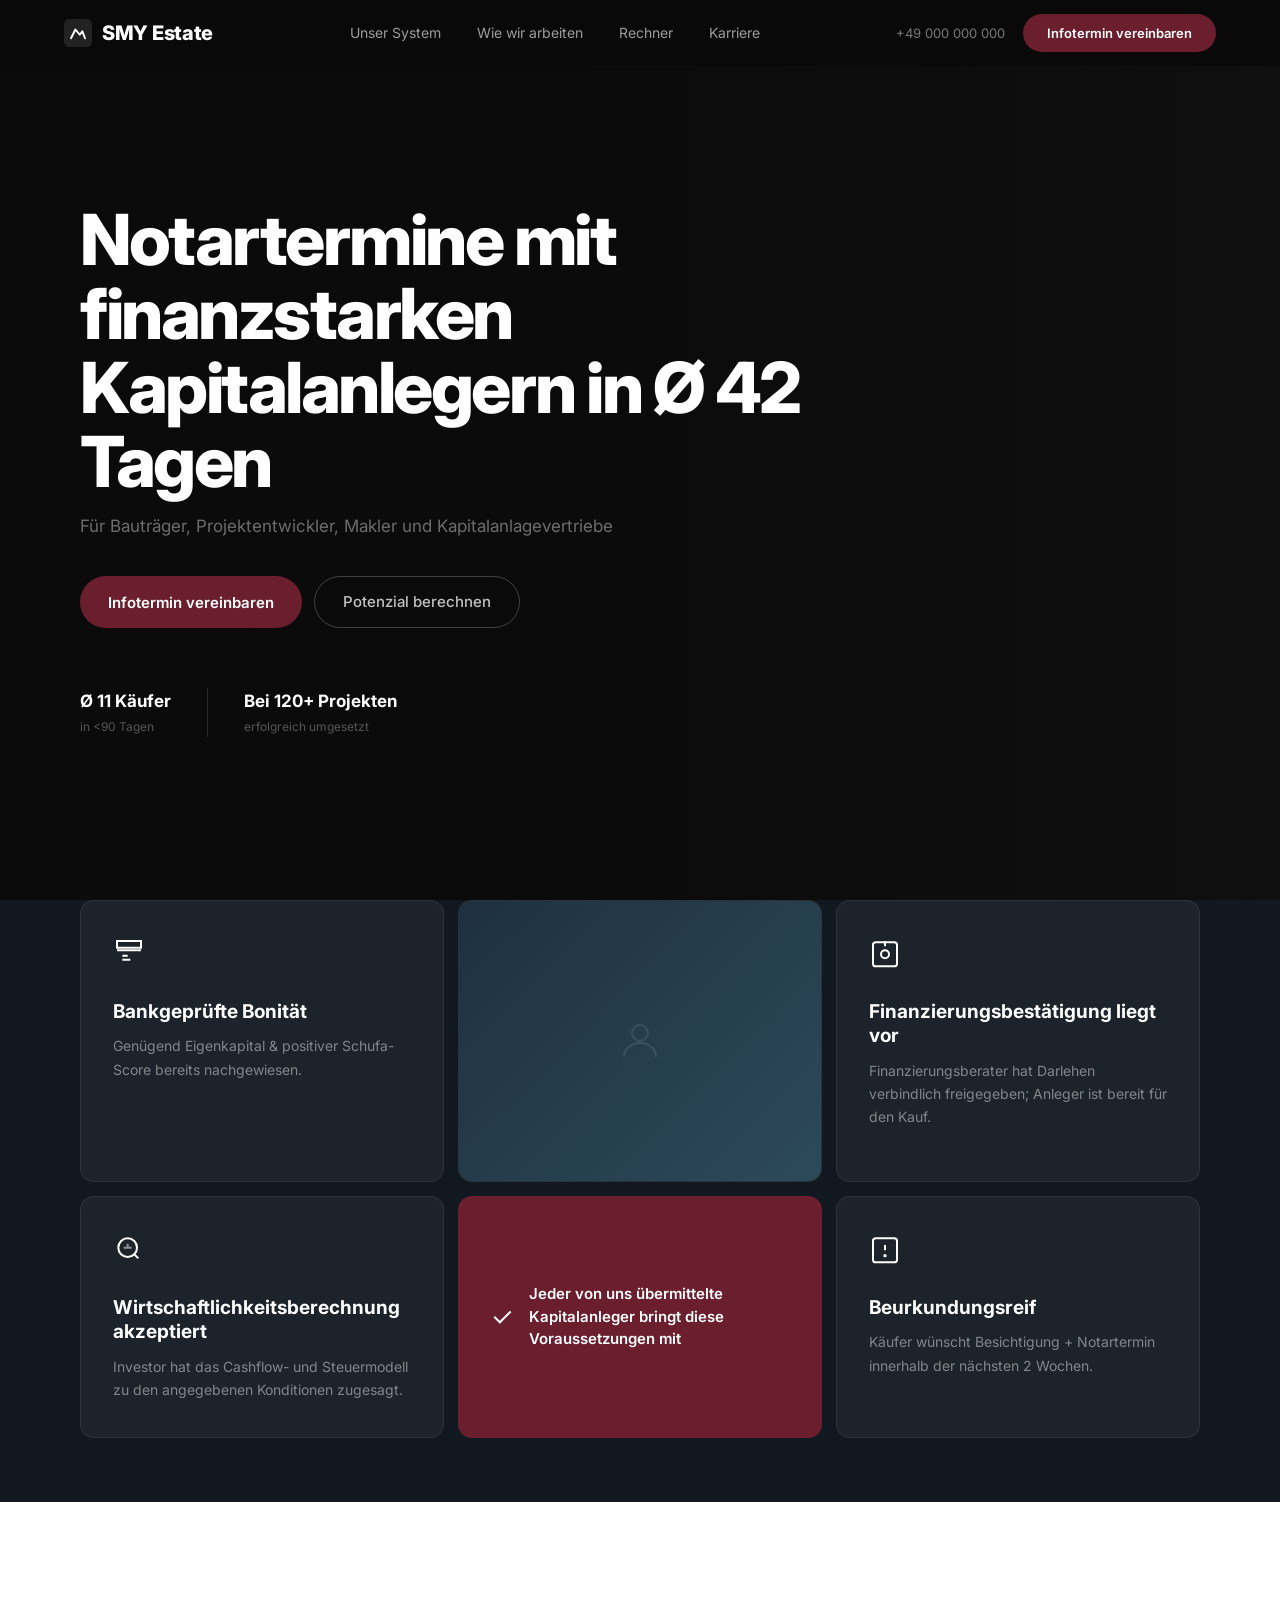
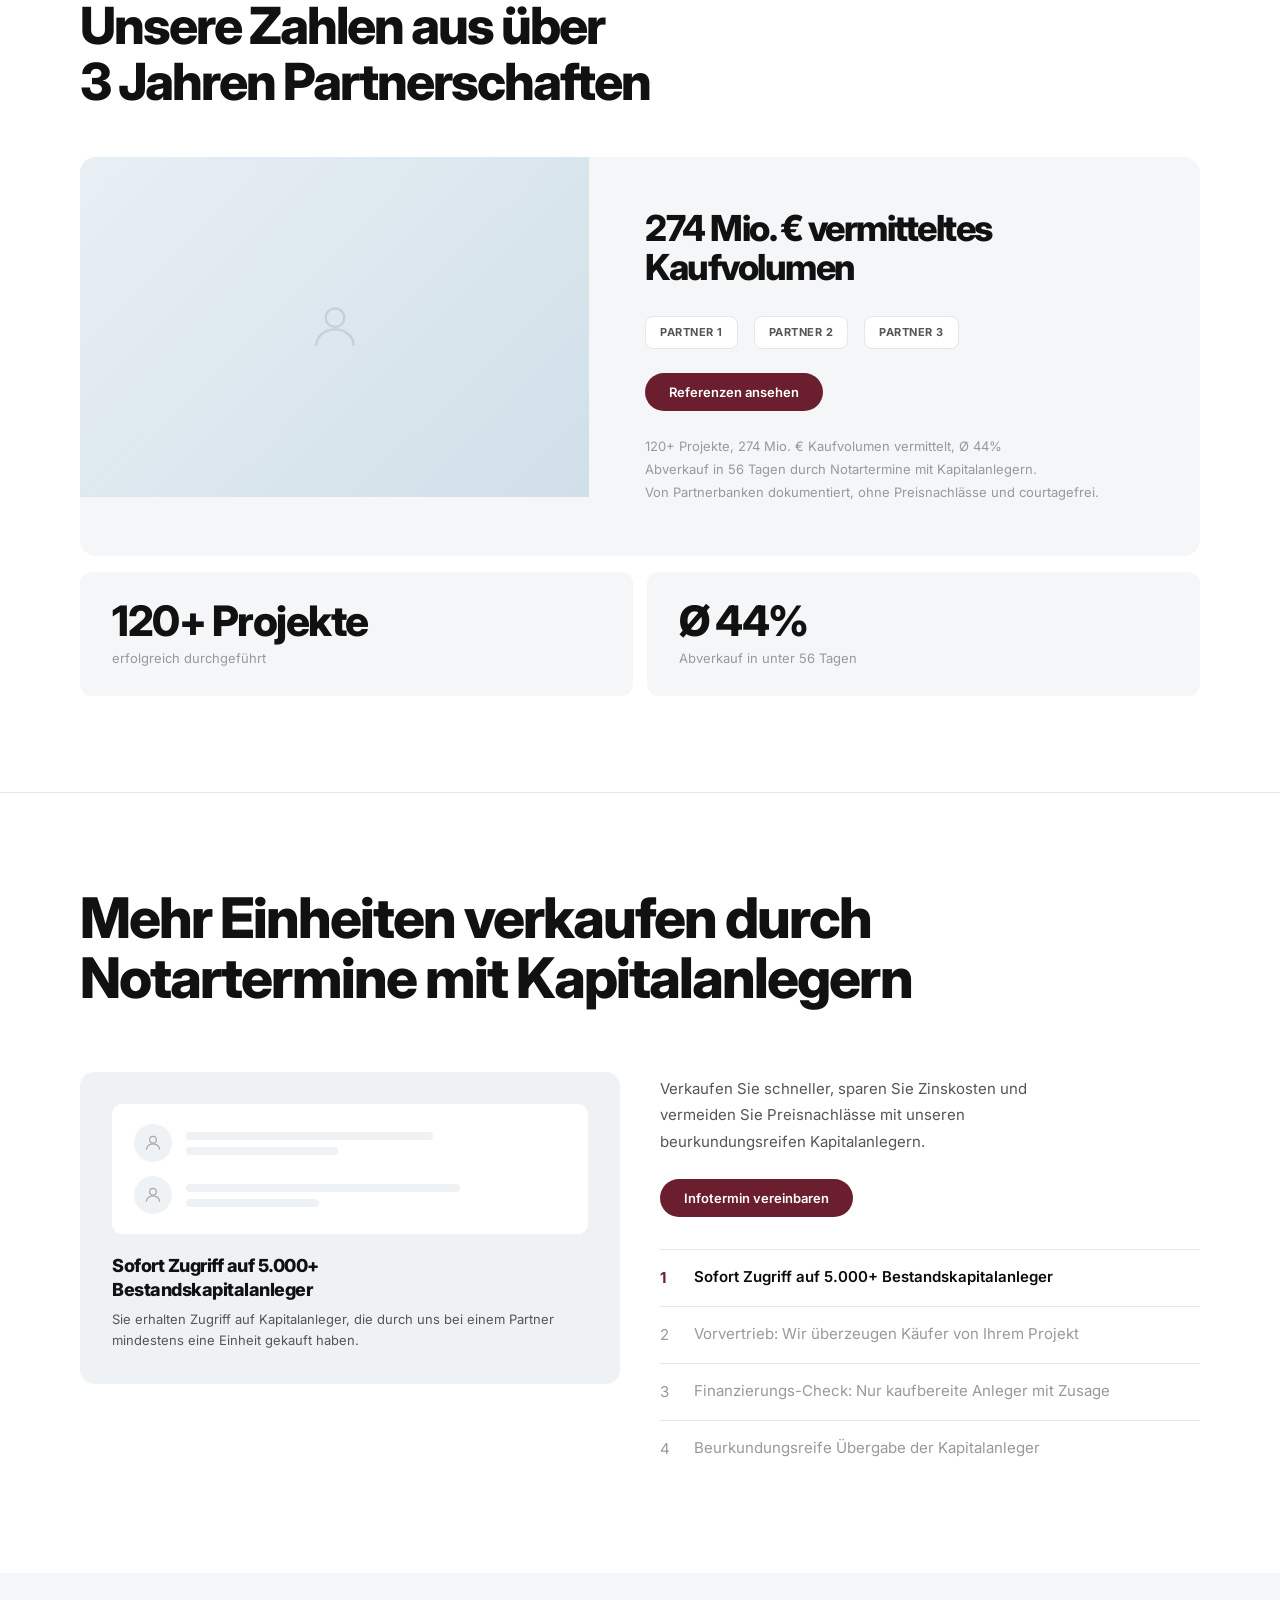
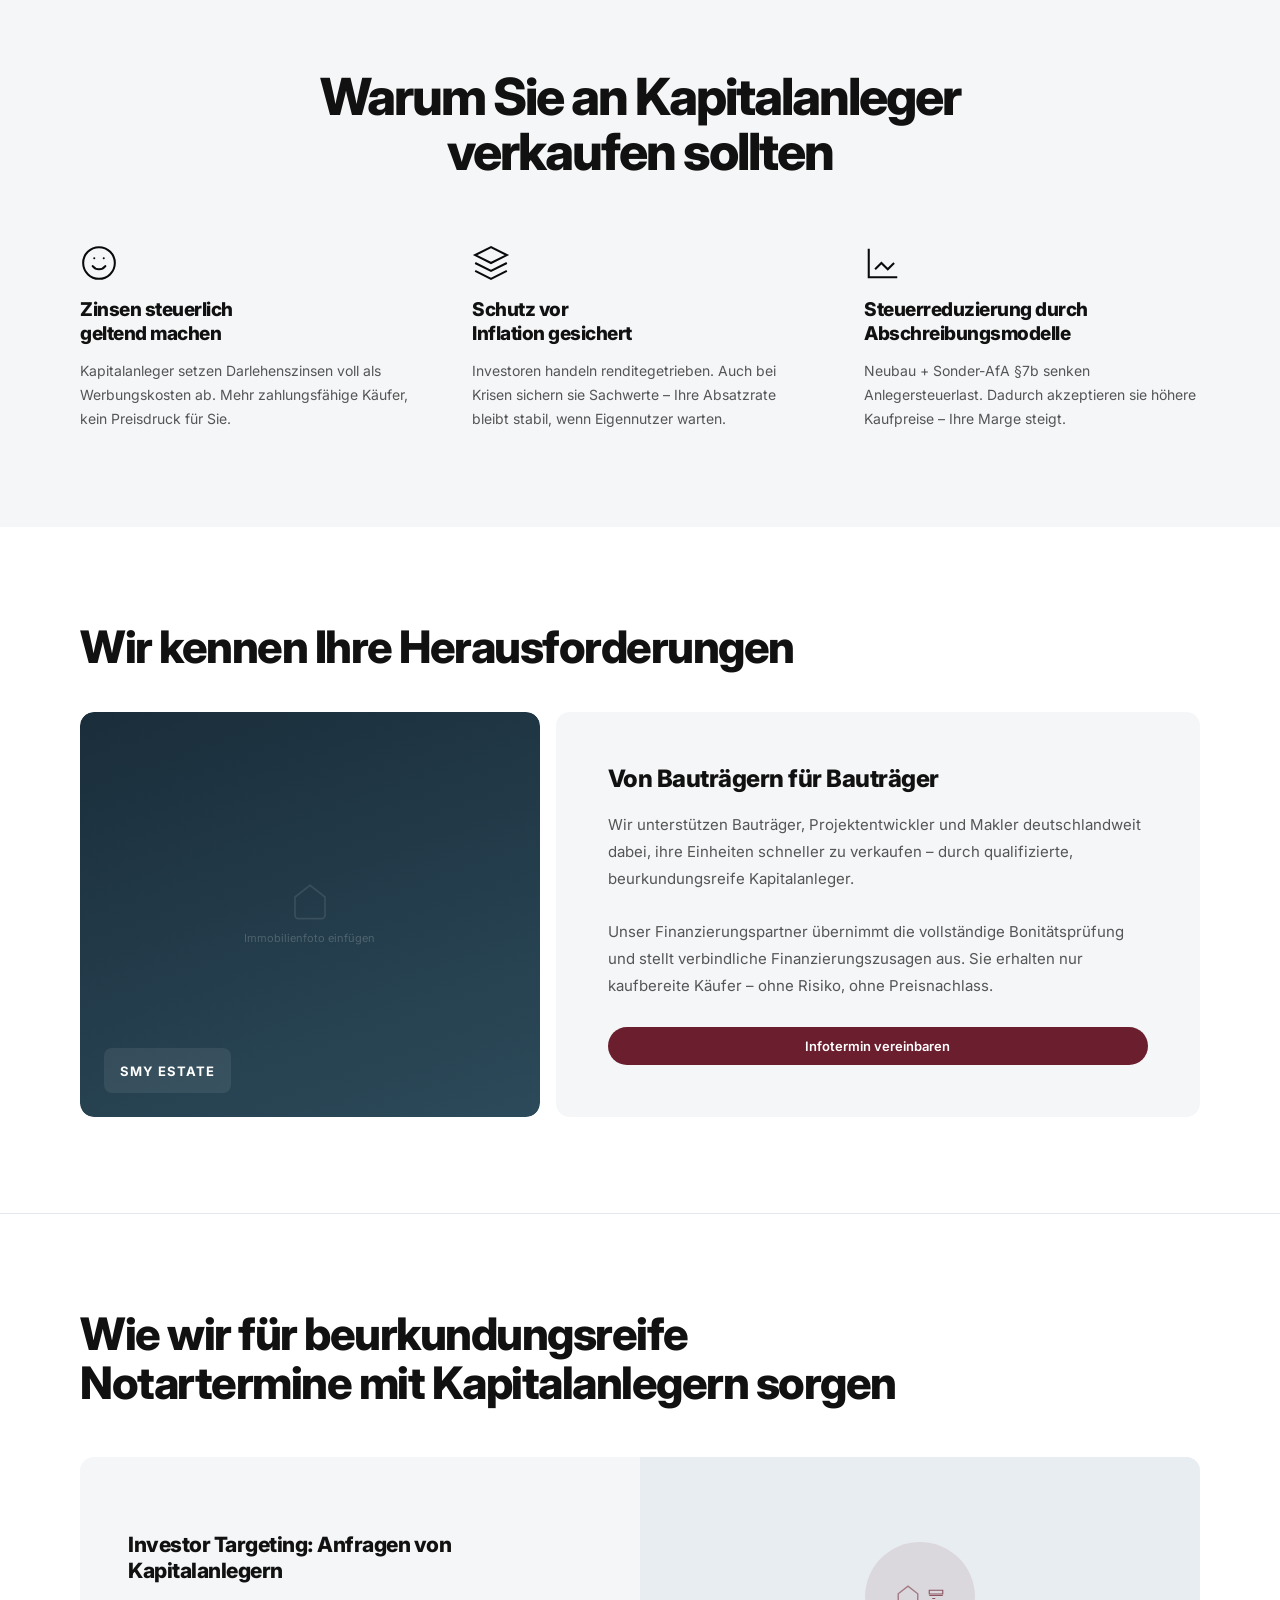
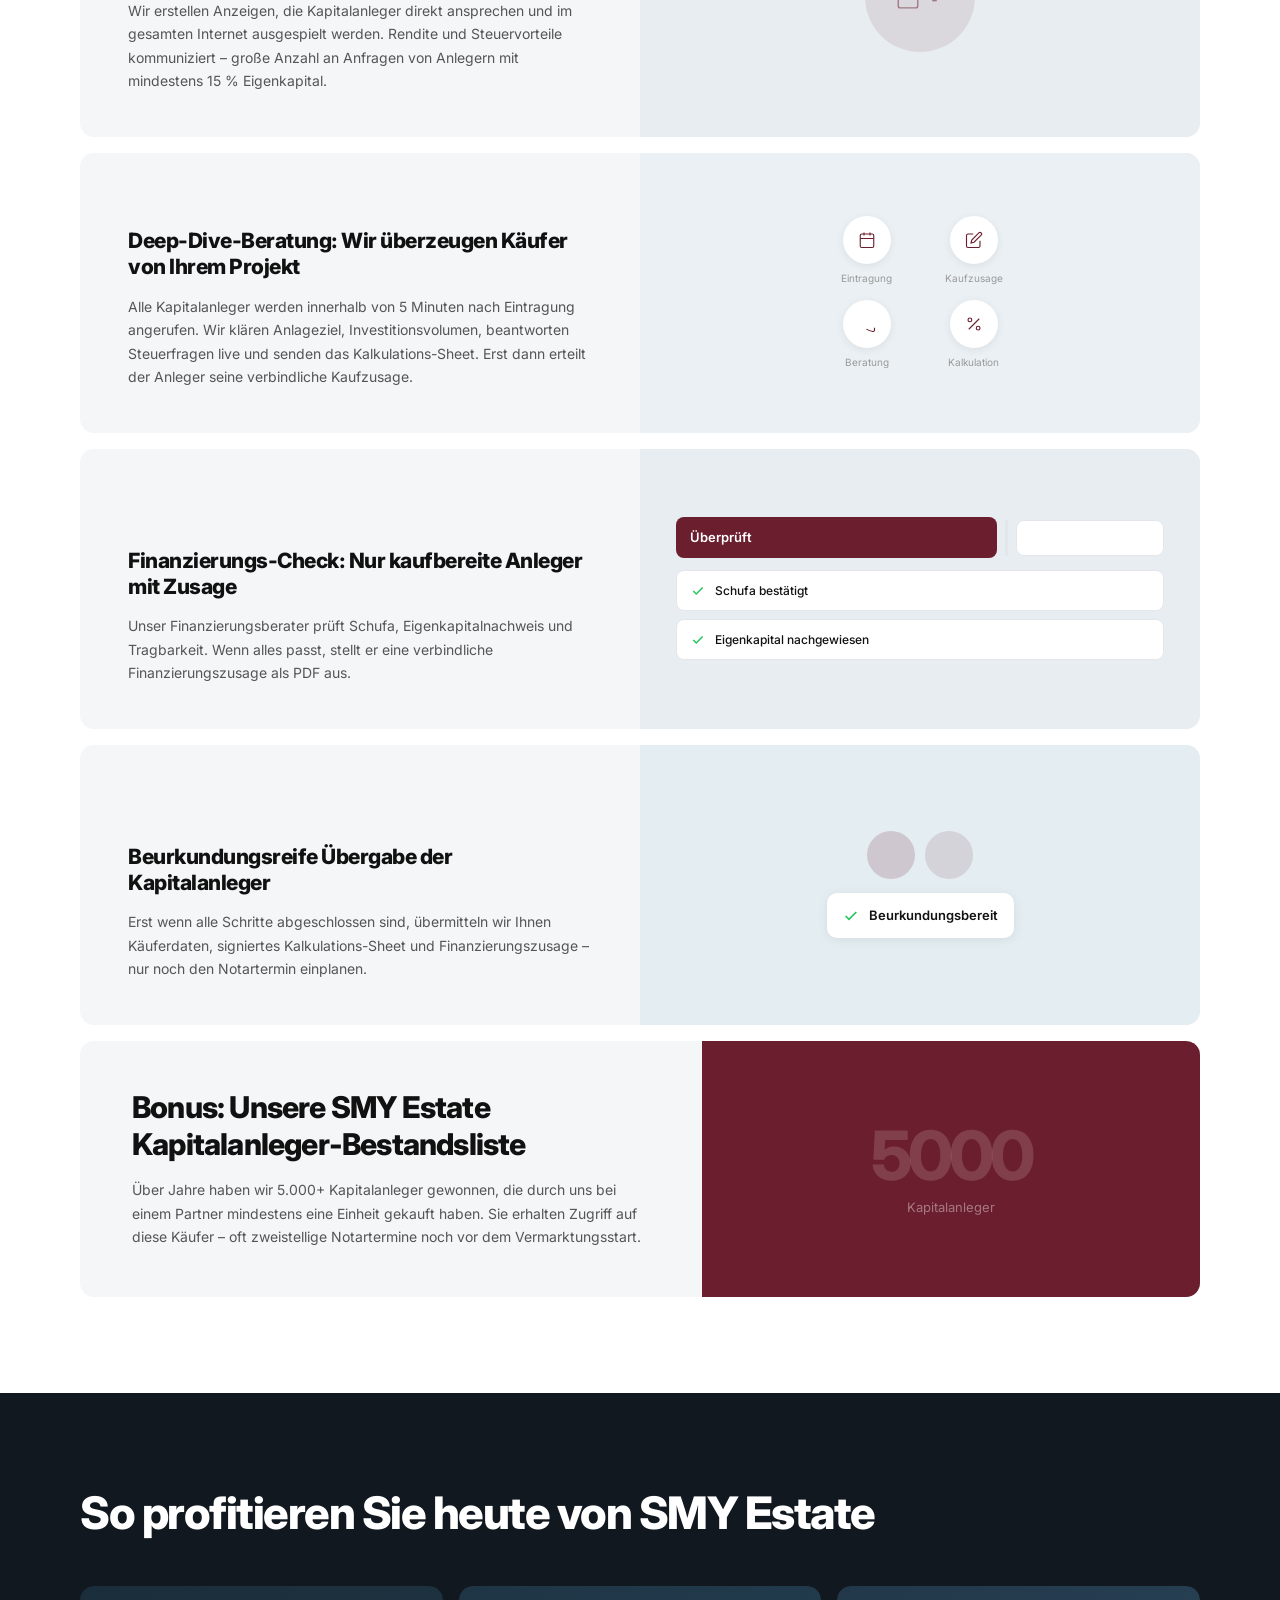
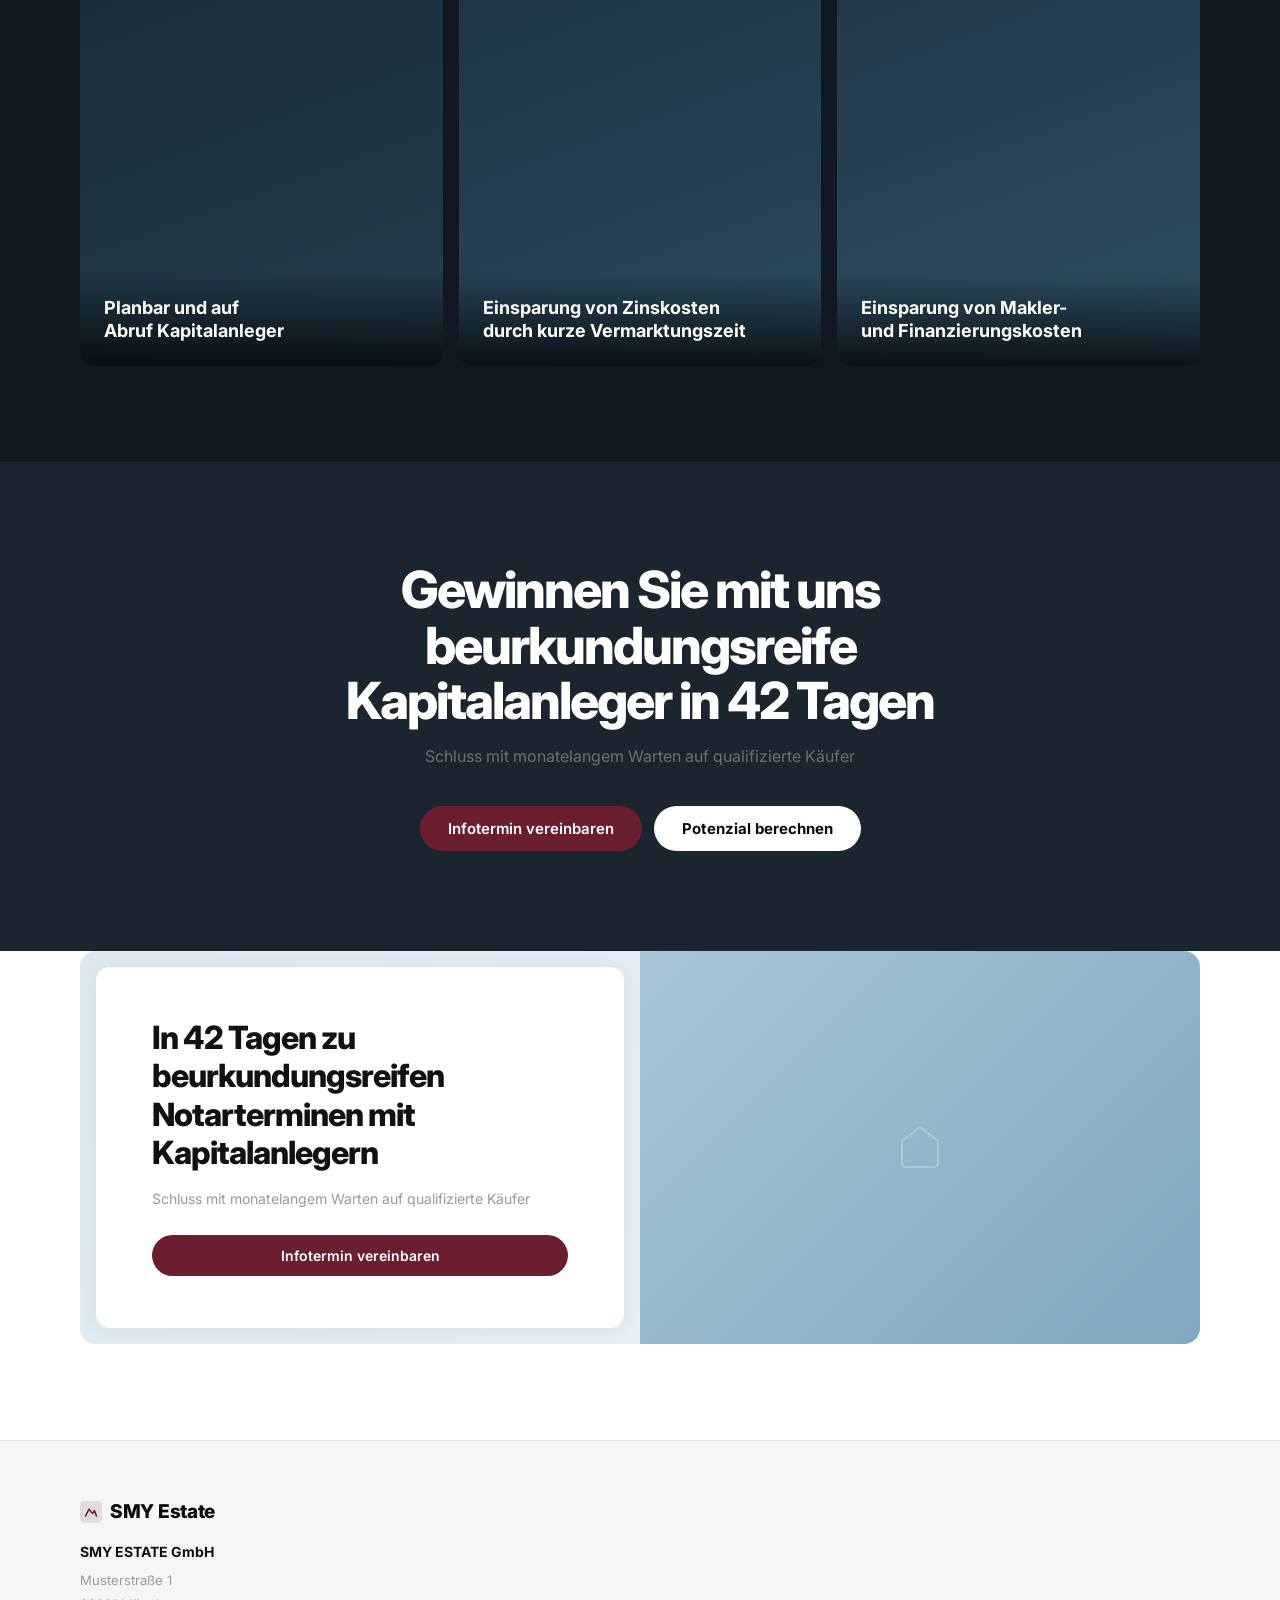
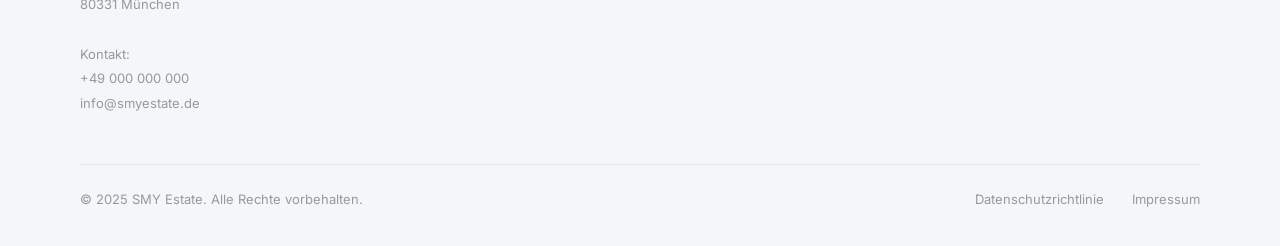
==== index.html @ bf9c1e4b "first commit" ====
<!DOCTYPE html>
<html lang="de">
<head>
  <meta charset="UTF-8">
  <meta name="viewport" content="width=device-width, initial-scale=1.0">
  <title>SMY Estate – Qualifizierte Kapitalanleger in Ø 42 Tagen</title>
  <link rel="preconnect" href="https://fonts.googleapis.com">
  <link href="https://fonts.googleapis.com/css2?family=Inter:wght@300;400;500;600;700;800;900&display=swap" rel="stylesheet">
  <link rel="stylesheet" href="style.css">
</head>
<body>

  <!-- Header wird per JS geladen -->
  <div id="header-placeholder"></div>

  <!-- ══════════════════════════════════════
       MAIN
  ══════════════════════════════════════ -->
  <main>

    <!-- 1. HERO -->
    <section class="hero">
      <div class="hero-bg"></div>
      <div class="hero-gradient"></div>
      <div class="hero-inner">
        <h1>Notartermine mit finanzstarken<br>Kapitalanlegern in Ø 42 Tagen</h1>
        <p class="hero-sub">Für Bauträger, Projektentwickler, Makler und Kapitalanlagevertriebe</p>
        <div class="hero-btns">
          <button class="btn-accent lg" onclick="openModal()">Infotermin vereinbaren</button>
          <a href="#rechner" class="btn-outline-w lg">Potenzial berechnen</a>
        </div>
        <div class="hero-stats">
          <div class="hstat">
            <div class="hstat-n">Ø 11 Käufer</div>
            <div class="hstat-l">in &lt;90 Tagen</div>
          </div>
          <div class="hstat">
            <div class="hstat-n">Bei 120+ Projekten</div>
            <div class="hstat-l">erfolgreich umgesetzt</div>
          </div>
        </div>
      </div>
      
    </section>

    <!-- 2. TRUST GRID -->
    <section class="trust">
      <div class="trust-inner">
        <div class="trust-grid">
          <div class="tcard">
            <span class="tcard-icon"><svg viewBox="0 0 24 24"><path d="M3 3h18v5H3zM3 10h18M7 14h4M7 17h6"/></svg></span>
            <div class="tcard-title">Bankgeprüfte Bonität</div>
            <div class="tcard-desc">Genügend Eigenkapital &amp; positiver Schufa-Score bereits nachgewiesen.</div>
          </div>
          <div class="tcard tcard-photo">
            <div class="tcard-ph">
              <svg width="48" height="48" viewBox="0 0 24 24" fill="none" stroke="rgba(255,255,255,.1)" stroke-width="1"><circle cx="12" cy="8" r="4"/><path d="M4 20c0-4 3.6-7 8-7s8 3 8 7"/></svg>
            </div>
          </div>
          <div class="tcard">
            <span class="tcard-icon"><svg viewBox="0 0 24 24"><rect x="3" y="4" width="18" height="18" rx="2"/><circle cx="12" cy="13" r="3"/><path d="M12 3v4"/></svg></span>
            <div class="tcard-title">Finanzierungsbestätigung liegt vor</div>
            <div class="tcard-desc">Finanzierungsberater hat Darlehen verbindlich freigegeben; Anleger ist bereit für den Kauf.</div>
          </div>
          <div class="tcard">
            <span class="tcard-icon"><svg viewBox="0 0 24 24"><circle cx="11" cy="11" r="7"/><path d="m16 16 3 3"/><path d="M11 8v3M8 11h6" opacity=".5"/></svg></span>
            <div class="tcard-title">Wirtschaftlichkeitsberechnung akzeptiert</div>
            <div class="tcard-desc">Investor hat das Cashflow- und Steuermodell zu den angegebenen Konditionen zugesagt.</div>
          </div>
          <div class="tcard tcard-teal">
            <div class="tcard-teal-check">✓</div>
            <div class="tcard-teal-text">Jeder von uns übermittelte Kapitalanleger bringt diese Voraussetzungen mit</div>
          </div>
          <div class="tcard">
            <span class="tcard-icon"><svg viewBox="0 0 24 24"><rect x="3" y="4" width="18" height="18" rx="2"/><path d="M12 9v4"/><circle cx="12" cy="17" r=".5" fill="white"/></svg></span>
            <div class="tcard-title">Beurkundungsreif</div>
            <div class="tcard-desc">Käufer wünscht Besichtigung + Notartermin innerhalb der nächsten 2 Wochen.</div>
          </div>
        </div>
      </div>
    </section>

    <!-- 3. ZAHLEN -->
    <section class="zahlen">
      <div class="zahlen-inner">
        <h2>Unsere Zahlen aus über<br>3 Jahren Partnerschaften</h2>
        <div class="zahlen-card">
          <div class="zahlen-photo">
            <div class="zahlen-photo-ph">
              <svg width="56" height="56" viewBox="0 0 24 24" fill="none" stroke="rgba(0,0,0,.1)" stroke-width="1"><circle cx="12" cy="8" r="4"/><path d="M4 20c0-4 3.6-7 8-7s8 3 8 7"/></svg>
            </div>
          </div>
          <div class="zahlen-info">
            <div class="zahlen-vol">274 Mio. € vermitteltes Kaufvolumen</div>
            <div class="zahlen-logos">
              <div class="logo-pill">PARTNER 1</div>
              <div class="logo-pill">PARTNER 2</div>
              <div class="logo-pill">PARTNER 3</div>
            </div>
            <button class="btn-accent" onclick="openModal()">Referenzen ansehen</button>
            <p class="zahlen-note">120+ Projekte, 274 Mio. € Kaufvolumen vermittelt, Ø 44%<br>
            Abverkauf in 56 Tagen durch Notartermine mit Kapitalanlegern.<br>
            Von Partnerbanken dokumentiert, ohne Preisnachlässe und courtagefrei.</p>
          </div>
        </div>
        <div class="zahlen-stats">
          <div class="zstat">
            <div class="zstat-n">120+ Projekte</div>
            <div class="zstat-l">erfolgreich durchgeführt</div>
          </div>
          <div class="zstat">
            <div class="zstat-n">Ø 44%</div>
            <div class="zstat-l">Abverkauf in unter 56 Tagen</div>
          </div>
        </div>
      </div>
    </section>

    <!-- 4. MEHR EINHEITEN -->
    <section class="mehr" id="system">
      <div class="mehr-inner">
        <h2>Mehr Einheiten verkaufen durch<br>Notartermine mit Kapitalanlegern</h2>
        <div class="mehr-grid">
          <div class="mehr-card" id="sliderCard">
            <div class="slide active" id="slide1">
              <div class="person-rows">
                <div class="person-row">
                  <div class="person-avatar"><svg width="20" height="20" viewBox="0 0 24 24" fill="none" stroke="#aaa" stroke-width="1.5"><circle cx="12" cy="8" r="4"/><path d="M4 20c0-4 3.6-7 8-7s8 3 8 7"/></svg></div>
                  <div class="person-lines"><div class="pline" style="width:65%"></div><div class="pline" style="width:40%"></div></div>
                </div>
                <div class="person-row">
                  <div class="person-avatar"><svg width="20" height="20" viewBox="0 0 24 24" fill="none" stroke="#aaa" stroke-width="1.5"><circle cx="12" cy="8" r="4"/><path d="M4 20c0-4 3.6-7 8-7s8 3 8 7"/></svg></div>
                  <div class="person-lines"><div class="pline" style="width:72%"></div><div class="pline" style="width:35%"></div></div>
                </div>
              </div>
              <div class="mehr-card-title">Sofort Zugriff auf 5.000+<br>Bestandskapitalanleger</div>
              <div class="mehr-card-desc">Sie erhalten Zugriff auf Kapitalanleger, die durch uns bei einem Partner mindestens eine Einheit gekauft haben.</div>
            </div>
            <div class="slide" id="slide2">
              <div class="person-rows" style="flex-direction:row;align-items:center;gap:0;padding:16px;">
                <div style="display:flex;flex-direction:column;align-items:center;gap:6px;flex:1;"><div style="width:50px;height:50px;border-radius:50%;background:var(--card);display:flex;align-items:center;justify-content:center;"><svg width="20" height="20" viewBox="0 0 24 24" fill="none" stroke="var(--accent)" stroke-width="1.5"><path d="M17 21v-2a4 4 0 0 0-4-4H5a4 4 0 0 0-4 4v2"/><circle cx="9" cy="7" r="4"/></svg></div><span style="font-size:10px;color:var(--lgrey);">Kaufinteressenten</span></div>
                <div style="color:var(--border);font-size:16px;padding:0 6px;">···</div>
                <div style="display:flex;flex-direction:column;align-items:center;gap:6px;flex:1;"><div style="width:50px;height:50px;border-radius:50%;background:var(--card);display:flex;align-items:center;justify-content:center;"><svg width="20" height="20" viewBox="0 0 24 24" fill="none" stroke="var(--accent)" stroke-width="1.5"><path d="M22 16.92v3a2 2 0 0 1-2.18 2 19.79 19.79 0 0 1-8.63-3.07"/></svg></div><span style="font-size:10px;color:var(--lgrey);">Qualifizierung</span></div>
                <div style="color:var(--border);font-size:16px;padding:0 6px;">···</div>
                <div style="display:flex;flex-direction:column;align-items:center;gap:6px;flex:1;"><div style="width:50px;height:50px;border-radius:50%;background:var(--card);display:flex;align-items:center;justify-content:center;"><svg width="20" height="20" viewBox="0 0 24 24" fill="none" stroke="var(--accent)" stroke-width="1.5"><path d="M3 9l9-7 9 7v11a2 2 0 0 1-2 2H5a2 2 0 0 1-2-2z"/></svg></div><span style="font-size:10px;color:var(--lgrey);">Abschluss</span></div>
              </div>
              <div class="mehr-card-title">Vorvertrieb: Wir überzeugen<br>Käufer von Ihrem Projekt</div>
              <div class="mehr-card-desc">Wir klären Investitionsvolumen, Wunscheinheit(en), Steuerfragen und senden das individuelle Kalkulations-Sheet.</div>
            </div>
            <div class="slide" id="slide3">
              <div class="person-rows" style="padding:16px;">
                <div style="display:flex;align-items:center;gap:8px;margin-bottom:8px;"><div style="background:var(--accent);color:#fff;font-size:13px;font-weight:600;padding:10px 14px;border-radius:8px;flex:1;">Überprüft</div><div style="width:3px;height:36px;background:var(--border);border-radius:2px;flex-shrink:0;"></div><div style="background:var(--card);border-radius:8px;height:36px;width:60px;"></div></div>
              </div>
              <div class="mehr-card-title">Finanzierungs-Check:<br>Nur kaufbereite Anleger</div>
              <div class="mehr-card-desc">Wir übermitteln Ihnen die Daten mit signiertem Kalkulations-Sheet und Finanzierungszusage.</div>
            </div>
            <div class="slide" id="slide4">
              <div class="person-rows" style="padding:16px;">
                <div style="display:flex;gap:12px;align-items:center;margin-bottom:10px;"><svg width="26" height="26" viewBox="0 0 24 24" fill="none" stroke="rgba(107,30,45,.3)" stroke-width="1.5"><path d="M14 2H6a2 2 0 0 0-2 2v16a2 2 0 0 0 2 2h12a2 2 0 0 0 2-2V8z"/><polyline points="14 2 14 8 20 8"/></svg><div style="flex:1;height:8px;border-radius:4px;background:var(--card);"></div></div>
                <div style="display:flex;gap:12px;align-items:center;"><svg width="26" height="26" viewBox="0 0 24 24" fill="none" stroke="rgba(107,30,45,.3)" stroke-width="1.5"><polyline points="20 6 9 17 4 12"/></svg><div style="flex:1;height:8px;border-radius:4px;background:var(--card);"></div></div>
              </div>
              <div class="mehr-card-title">Beurkundungsreife<br>Übergabe der Kapitalanleger</div>
              <div class="mehr-card-desc">Mit signiertem Kalkulations-Sheet und Finanzierungszusage – nur noch den Notartermin einplanen.</div>
            </div>
          </div>
          <div class="mehr-right">
            <p class="mehr-text">Verkaufen Sie schneller, sparen Sie Zinskosten und vermeiden Sie Preisnachlässe mit unseren beurkundungsreifen Kapitalanlegern.</p>
            <button class="btn-accent" onclick="openModal()">Infotermin vereinbaren</button>
            <div class="mehr-list">
              <div class="mitem active" onclick="switchSlide(1)" data-slide="1"><span class="mnum">1</span><span class="mtext">Sofort Zugriff auf 5.000+ Bestandskapitalanleger</span></div>
              <div class="mitem" onclick="switchSlide(2)" data-slide="2"><span class="mnum">2</span><span class="mtext">Vorvertrieb: Wir überzeugen Käufer von Ihrem Projekt</span></div>
              <div class="mitem" onclick="switchSlide(3)" data-slide="3"><span class="mnum">3</span><span class="mtext">Finanzierungs-Check: Nur kaufbereite Anleger mit Zusage</span></div>
              <div class="mitem" onclick="switchSlide(4)" data-slide="4"><span class="mnum">4</span><span class="mtext">Beurkundungsreife Übergabe der Kapitalanleger</span></div>
            </div>
          </div>
        </div>
      </div>
    </section>

    <!-- 5. WARUM -->
    <section class="warum">
      <div class="warum-inner">
        <h2>Warum Sie an Kapitalanleger<br>verkaufen sollten</h2>
        <div class="warum-grid">
          <div>
            <div class="witem-icon"><svg viewBox="0 0 24 24"><path d="M12 2C6.48 2 2 6.48 2 12s4.48 10 10 10 10-4.48 10-10S17.52 2 12 2z"/><path d="M8 14s1.5 2 4 2 4-2 4-2M9 9h.01M15 9h.01" stroke-linecap="round"/></svg></div>
            <div class="witem-title">Zinsen steuerlich<br>geltend machen</div>
            <div class="witem-desc">Kapitalanleger setzen Darlehenszinsen voll als Werbungskosten ab. Mehr zahlungsfähige Käufer, kein Preisdruck für Sie.</div>
          </div>
          <div>
            <div class="witem-icon"><svg viewBox="0 0 24 24"><path d="M12 2L2 7l10 5 10-5-10-5z"/><path d="M2 17l10 5 10-5"/><path d="M2 12l10 5 10-5"/></svg></div>
            <div class="witem-title">Schutz vor<br>Inflation gesichert</div>
            <div class="witem-desc">Investoren handeln renditegetrieben. Auch bei Krisen sichern sie Sachwerte – Ihre Absatzrate bleibt stabil, wenn Eigennutzer warten.</div>
          </div>
          <div>
            <div class="witem-icon"><svg viewBox="0 0 24 24"><path d="M3 3v18h18"/><path d="M7 16l4-4 4 4 4-4"/></svg></div>
            <div class="witem-title">Steuerreduzierung durch<br>Abschreibungsmodelle</div>
            <div class="witem-desc">Neubau + Sonder-AfA §7b senken Anlegersteuerlast. Dadurch akzeptieren sie höhere Kaufpreise – Ihre Marge steigt.</div>
          </div>
        </div>
      </div>
    </section>

    <!-- 6. WIR KENNEN -->
    <section class="wir">
      <div class="wir-inner">
        <h2>Wir kennen Ihre Herausforderungen</h2>
        <div class="wir-grid">
          <div class="wir-photo">
            <div class="wir-photo-ph">
              <div class="wir-photo-center">
                <svg width="40" height="40" viewBox="0 0 24 24" fill="none" stroke="rgba(255,255,255,.1)" stroke-width="1"><path d="M3 9l9-7 9 7v11a2 2 0 0 1-2 2H5a2 2 0 0 1-2-2z"/></svg>
                <span style="font-size:11px;color:rgba(255,255,255,.2);">Immobilienfoto einfügen</span>
              </div>
              <div class="wir-photo-label"><span>SMY ESTATE</span></div>
            </div>
          </div>
          <div class="wir-content">
            <div class="wir-title">Von Bauträgern für Bauträger</div>
            <div class="wir-text">Wir unterstützen Bauträger, Projektentwickler und Makler deutschlandweit dabei, ihre Einheiten schneller zu verkaufen – durch qualifizierte, beurkundungsreife Kapitalanleger.<br><br>Unser Finanzierungspartner übernimmt die vollständige Bonitätsprüfung und stellt verbindliche Finanzierungszusagen aus. Sie erhalten nur kaufbereite Käufer – ohne Risiko, ohne Preisnachlass.</div>
            <button class="btn-accent" onclick="openModal()">Infotermin vereinbaren</button>
          </div>
        </div>
      </div>
    </section>

    <!-- 7. PROCESS -->
    <section class="process" id="process">
      <div class="process-inner">
        <h2>Wie wir für beurkundungsreife<br>Notartermine mit Kapitalanlegern sorgen</h2>
        <div class="pcard">
          <div class="pcard-text">
            <div class="pcard-title">Investor Targeting: Anfragen von Kapitalanlegern</div>
            <div class="pcard-desc">Wir erstellen Anzeigen, die Kapitalanleger direkt ansprechen und im gesamten Internet ausgespielt werden. Rendite und Steuervorteile kommuniziert – große Anzahl an Anfragen von Anlegern mit mindestens 15 % Eigenkapital.</div>
          </div>
          <div class="pcard-visual">
            <div style="position:relative;width:110px;height:110px;"><div style="position:absolute;inset:0;background:var(--accent);border-radius:50%;opacity:.1;"></div><div style="position:absolute;inset:0;display:flex;align-items:center;justify-content:center;gap:6px;"><svg width="26" height="26" viewBox="0 0 24 24" fill="none" stroke="var(--accent)" stroke-width="1.3" opacity=".5"><path d="M3 9l9-7 9 7v11a2 2 0 0 1-2 2H5a2 2 0 0 1-2-2z"/></svg><svg width="18" height="18" viewBox="0 0 24 24" fill="none" stroke="var(--accent)" stroke-width="1.5" opacity=".7"><path d="M3 3h18v5H3zM3 10h18M7 14h4M7 17h6"/></svg></div></div>
          </div>
        </div>
        <div class="pcard reverse">
          <div class="pcard-visual" style="flex-direction:column;align-items:center;padding:32px;gap:16px;background:#EAF0F4;">
            <div style="display:grid;grid-template-columns:1fr 1fr;gap:14px;width:100%;max-width:200px;">
              <div style="display:flex;flex-direction:column;align-items:center;gap:6px;"><div style="width:48px;height:48px;border-radius:50%;background:#fff;display:flex;align-items:center;justify-content:center;box-shadow:0 2px 8px rgba(0,0,0,.07);"><svg width="18" height="18" viewBox="0 0 24 24" fill="none" stroke="var(--accent)" stroke-width="1.5"><rect x="3" y="4" width="18" height="18" rx="2"/><path d="M16 2v4M8 2v4M3 10h18"/></svg></div><span style="font-size:10px;color:var(--lgrey);">Eintragung</span></div>
              <div style="display:flex;flex-direction:column;align-items:center;gap:6px;"><div style="width:48px;height:48px;border-radius:50%;background:#fff;display:flex;align-items:center;justify-content:center;box-shadow:0 2px 8px rgba(0,0,0,.07);"><svg width="18" height="18" viewBox="0 0 24 24" fill="none" stroke="var(--accent)" stroke-width="1.5"><path d="M11 4H4a2 2 0 0 0-2 2v14a2 2 0 0 0 2 2h14a2 2 0 0 0 2-2v-7"/><path d="M18.5 2.5a2.121 2.121 0 0 1 3 3L12 15l-4 1 1-4 9.5-9.5z"/></svg></div><span style="font-size:10px;color:var(--lgrey);">Kaufzusage</span></div>
              <div style="display:flex;flex-direction:column;align-items:center;gap:6px;"><div style="width:48px;height:48px;border-radius:50%;background:#fff;display:flex;align-items:center;justify-content:center;box-shadow:0 2px 8px rgba(0,0,0,.07);"><svg width="18" height="18" viewBox="0 0 24 24" fill="none" stroke="var(--accent)" stroke-width="1.5"><path d="M22 16.92v3a2 2 0 0 1-2.18 2 19.79 19.79 0 0 1-8.63-3.07"/></svg></div><span style="font-size:10px;color:var(--lgrey);">Beratung</span></div>
              <div style="display:flex;flex-direction:column;align-items:center;gap:6px;"><div style="width:48px;height:48px;border-radius:50%;background:#fff;display:flex;align-items:center;justify-content:center;box-shadow:0 2px 8px rgba(0,0,0,.07);"><svg width="18" height="18" viewBox="0 0 24 24" fill="none" stroke="var(--accent)" stroke-width="1.5"><line x1="19" y1="5" x2="5" y2="19"/><circle cx="6.5" cy="6.5" r="2.5"/><circle cx="17.5" cy="17.5" r="2.5"/></svg></div><span style="font-size:10px;color:var(--lgrey);">Kalkulation</span></div>
            </div>
          </div>
          <div class="pcard-text">
            <div class="pcard-title">Deep-Dive-Beratung: Wir überzeugen Käufer von Ihrem Projekt</div>
            <div class="pcard-desc">Alle Kapitalanleger werden innerhalb von 5 Minuten nach Eintragung angerufen. Wir klären Anlageziel, Investitionsvolumen, beantworten Steuerfragen live und senden das Kalkulations-Sheet. Erst dann erteilt der Anleger seine verbindliche Kaufzusage.</div>
          </div>
        </div>
        <div class="pcard">
          <div class="pcard-text">
            <div class="pcard-title">Finanzierungs-Check: Nur kaufbereite Anleger mit Zusage</div>
            <div class="pcard-desc">Unser Finanzierungsberater prüft Schufa, Eigenkapitalnachweis und Tragbarkeit. Wenn alles passt, stellt er eine verbindliche Finanzierungszusage als PDF aus.</div>
          </div>
          <div class="pcard-visual" style="flex-direction:column;gap:12px;align-items:flex-start;padding:36px;">
            <div style="display:flex;align-items:center;gap:8px;width:100%;"><div style="background:var(--accent);color:#fff;font-size:13px;font-weight:600;padding:10px 14px;border-radius:8px;flex:2;">Überprüft</div><div style="width:3px;height:36px;background:var(--border);border-radius:2px;flex-shrink:0;"></div><div style="background:#fff;border-radius:8px;height:36px;flex:1;border:1px solid var(--border);"></div></div>
            <div style="display:flex;flex-direction:column;gap:8px;width:100%;"><div style="background:#fff;border-radius:8px;padding:10px 14px;display:flex;align-items:center;gap:10px;border:1px solid var(--border);"><svg width="14" height="14" viewBox="0 0 24 24" fill="none" stroke="#22c55e" stroke-width="2.5"><polyline points="20 6 9 17 4 12"/></svg><span style="font-size:12px;font-weight:500;">Schufa bestätigt</span></div><div style="background:#fff;border-radius:8px;padding:10px 14px;display:flex;align-items:center;gap:10px;border:1px solid var(--border);"><svg width="14" height="14" viewBox="0 0 24 24" fill="none" stroke="#22c55e" stroke-width="2.5"><polyline points="20 6 9 17 4 12"/></svg><span style="font-size:12px;font-weight:500;">Eigenkapital nachgewiesen</span></div></div>
          </div>
        </div>
        <div class="pcard reverse">
          <div class="pcard-visual" style="background:#E4EDF2;flex-direction:column;gap:14px;">
            <div style="display:flex;gap:10px;align-items:center;"><div style="width:48px;height:48px;border-radius:50%;background:rgba(107,30,45,.18);"></div><div style="width:48px;height:48px;border-radius:50%;background:rgba(107,30,45,.12);"></div></div>
            <div style="background:#fff;border-radius:10px;padding:12px 16px;display:flex;align-items:center;gap:10px;box-shadow:0 2px 12px rgba(0,0,0,.07);"><svg width="16" height="16" viewBox="0 0 24 24" fill="none" stroke="#22c55e" stroke-width="2.5"><polyline points="20 6 9 17 4 12"/></svg><span style="font-size:13px;font-weight:600;">Beurkundungsbereit</span></div>
          </div>
          <div class="pcard-text">
            <div class="pcard-title">Beurkundungsreife Übergabe der Kapitalanleger</div>
            <div class="pcard-desc">Erst wenn alle Schritte abgeschlossen sind, übermitteln wir Ihnen Käuferdaten, signiertes Kalkulations-Sheet und Finanzierungszusage – nur noch den Notartermin einplanen.</div>
          </div>
        </div>
        <div class="bonus">
          <div class="bonus-text">
            <div class="bonus-title">Bonus: Unsere SMY Estate<br>Kapitalanleger-Bestandsliste</div>
            <div class="bonus-desc">Über Jahre haben wir 5.000+ Kapitalanleger gewonnen, die durch uns bei einem Partner mindestens eine Einheit gekauft haben. Sie erhalten Zugriff auf diese Käufer – oft zweistellige Notartermine noch vor dem Vermarktungsstart.</div>
          </div>
          <div class="bonus-dark">
            <div class="bonus-num">5000</div>
            <div class="bonus-num-label">Kapitalanleger</div>
          </div>
        </div>
      </div>
    </section>

    <!-- 8. SO PROFITIEREN -->
    <section class="profitieren">
      <div class="profitieren-inner">
        <h2>So profitieren Sie heute von SMY Estate</h2>
        <div class="profit-grid">
          <div class="pf-card"><div class="pf-inner" style="background:linear-gradient(160deg,#1a2d3a,#253d4e);"></div><div class="pf-label"><div class="pf-label-text">Planbar und auf<br>Abruf Kapitalanleger</div></div></div>
          <div class="pf-card"><div class="pf-inner" style="background:linear-gradient(160deg,#1e3545,#2a4a5e);"></div><div class="pf-label"><div class="pf-label-text">Einsparung von Zinskosten<br>durch kurze Vermarktungszeit</div></div></div>
          <div class="pf-card"><div class="pf-inner" style="background:linear-gradient(160deg,#22384a,#2e4f63);"></div><div class="pf-label"><div class="pf-label-text">Einsparung von Makler-<br>und Finanzierungskosten</div></div></div>
        </div>
      </div>
    </section>

    <!-- 9. DARK CTA -->
    <section class="dark-cta">
      <h2>Gewinnen Sie mit uns beurkundungsreife<br>Kapitalanleger in 42 Tagen</h2>
      <p class="dark-cta-sub">Schluss mit monatelangem Warten auf qualifizierte Käufer</p>
      <div class="dark-cta-btns">
        <button class="btn-accent lg" onclick="openModal()">Infotermin vereinbaren</button>
        <button class="btn-white lg">Potenzial berechnen</button>
      </div>
    </section>

    <!-- 10. FINAL CTA BANNER -->
    <section class="final-cta">
      <div class="final-inner">
        <div class="final-card">
          <div class="final-left">
            <div class="final-title">In 42 Tagen zu beurkundungsreifen<br>Notarterminen mit Kapitalanlegern</div>
            <div class="final-sub">Schluss mit monatelangem Warten auf qualifizierte Käufer</div>
            <button class="btn-accent" style="font-size:14px;padding:12px 26px;" onclick="openModal()">Infotermin vereinbaren</button>
          </div>
          <div class="final-photo">
            <div class="final-photo-ph">
              <svg width="48" height="48" viewBox="0 0 24 24" fill="none" stroke="rgba(255,255,255,.25)" stroke-width="1"><path d="M3 9l9-7 9 7v11a2 2 0 0 1-2 2H5a2 2 0 0 1-2-2z"/></svg>
            </div>
          </div>
        </div>
      </div>
    </section>

  </main>

  <!-- Footer wird per JS geladen -->
  <div id="footer-placeholder"></div>

  <script src="main.js"></script>
</body>
</html>
---- style.css ----
/* ═══════════════════════════════════════════
   SMY ESTATE — style.css
   ═══════════════════════════════════════════ */

/* ── RESET & ROOT ── */
*, *::before, *::after { margin: 0; padding: 0; box-sizing: border-box; }
html { scroll-behavior: smooth; -webkit-font-smoothing: antialiased; }

:root {
  --accent:   #6B1E2D;
  --accent-h: #4a1520;
  --black:    #0A0A0A;
  --dark:     #111820;
  --dark2:    #1a2530;
  --text:     #111111;
  --grey:     #555;
  --lgrey:    #999;
  --card:     #EFF2F5;
  --off:      #F4F6F8;
  --border:   #E3E6EA;
  --white:    #fff;
  --font:     'Inter', sans-serif;
  --px:       64px;  /* horizontal padding */
}

body {
  font-family: var(--font);
  color: var(--text);
  background: #fff;
  overflow-x: hidden;
  line-height: 1.6;
}

/* ── SHARED BUTTONS ── */
.btn-accent {
  background: var(--accent); color: #fff;
  padding: 11px 24px; border-radius: 40px;
  font-size: 13px; font-weight: 600; border: none; cursor: pointer;
  font-family: var(--font); text-decoration: none;
  transition: background .18s; display: inline-block; white-space: nowrap;
}
.btn-accent:hover { background: var(--accent-h); }
.btn-accent.lg { font-size: 15px; padding: 13px 28px; }

.btn-white {
  background: #fff; color: var(--black);
  padding: 11px 24px; border-radius: 40px;
  font-size: 13px; font-weight: 700; border: none; cursor: pointer;
  font-family: var(--font); text-decoration: none;
  transition: opacity .18s; display: inline-block;
}
.btn-white:hover { opacity: .88; }
.btn-white.lg { font-size: 15px; padding: 13px 28px; }

.btn-outline-w {
  background: transparent; color: rgba(255,255,255,.75);
  border: 1.5px solid rgba(255,255,255,.22);
  padding: 11px 24px; border-radius: 40px;
  font-size: 13px; font-weight: 500; text-decoration: none;
  font-family: var(--font); transition: all .18s; display: inline-block;
}
.btn-outline-w:hover { border-color: rgba(255,255,255,.55); color: #fff; }
.btn-outline-w.lg { font-size: 15px; padding: 13px 28px; }

/* ══════════════════════════════════════
   HEADER / NAV
══════════════════════════════════════ */
header {
  position: fixed; inset: 0 0 auto; z-index: 999;
  height: 66px; padding: 0 var(--px);
  display: flex; align-items: center; justify-content: space-between;
  background: rgba(10,10,10,.88); backdrop-filter: blur(14px);
}

.logo {
  font-size: 20px; font-weight: 800; color: #fff;
  text-decoration: none; letter-spacing: -.3px;
  display: flex; align-items: center; gap: 10px; flex-shrink: 0;
}
.logo svg { width: 28px; height: 28px; }

.nav-links {
  display: flex; gap: 36px; list-style: none;
}
.nav-links a {
  font-size: 14px; color: rgba(255,255,255,.6);
  text-decoration: none; transition: color .2s;
}
.nav-links a:hover { color: #fff; }

.nav-right {
  display: flex; align-items: center; gap: 18px;
}
.nav-phone {
  font-size: 13px; color: rgba(255,255,255,.45); text-decoration: none;
}

/* Burger button (hidden on desktop) */
.burger {
  display: none;
  flex-direction: column; gap: 5px; cursor: pointer;
  background: none; border: none; padding: 4px;
}
.burger span {
  display: block; width: 24px; height: 2px;
  background: #fff; border-radius: 2px;
  transition: all .3s ease;
}
.burger.open span:nth-child(1) { transform: translateY(7px) rotate(45deg); }
.burger.open span:nth-child(2) { opacity: 0; }
.burger.open span:nth-child(3) { transform: translateY(-7px) rotate(-45deg); }

/* Mobile nav drawer */
.mobile-nav {
  display: none;
  position: fixed; top: 66px; inset: 66px 0 0;
  background: rgba(10,10,10,.97); backdrop-filter: blur(14px);
  z-index: 998; flex-direction: column;
  padding: 32px var(--px) 40px;
  overflow-y: auto;
  transform: translateY(-10px); opacity: 0;
  transition: opacity .25s, transform .25s;
}
.mobile-nav.open {
  display: flex; opacity: 1; transform: translateY(0);
}
.mobile-nav ul {
  list-style: none; display: flex; flex-direction: column; gap: 0;
  margin-bottom: 32px;
}
.mobile-nav ul li {
  border-bottom: 1px solid rgba(255,255,255,.07);
}
.mobile-nav ul a {
  display: block; padding: 18px 0;
  font-size: 20px; font-weight: 700; color: #fff;
  text-decoration: none; letter-spacing: -.3px;
  transition: color .2s;
}
.mobile-nav ul a:hover { color: var(--accent); }
.mobile-nav .mobile-cta { margin-top: auto; }
.mobile-nav .mobile-phone {
  font-size: 14px; color: rgba(255,255,255,.4); margin-bottom: 16px; display: block;
}

/* ══════════════════════════════════════
   1. HERO
══════════════════════════════════════ */
.hero {
  min-height: 100vh; position: relative; overflow: hidden;
  display: flex; align-items: center;
  padding: 120px var(--px) 80px;
  background: #111;
}
.hero-bg {
  position: absolute; inset: 0;
  background: url('https://images.unsplash.com/photo-1477959858617-67f85cf4f1df?w=1600&q=80') center/cover no-repeat;
  opacity: .22;
}
.hero-gradient {
  position: absolute; inset: 0;
  background: linear-gradient(to right, rgba(10,10,10,.92) 45%, rgba(10,10,10,.3));
}
.hero-inner {
  max-width: 1120px; margin: 0 auto; width: 100%; position: relative; z-index: 2;
}
.hero h1 {
  font-size: clamp(38px, 5.5vw, 72px); font-weight: 800; line-height: 1.05;
  color: #fff; letter-spacing: -2.5px; margin-bottom: 14px; max-width: 820px;
}
.hero-sub {
  font-size: 17px; color: rgba(255,255,255,.4); margin-bottom: 36px;
}
.hero-btns { display: flex; gap: 12px; margin-bottom: 60px; flex-wrap: wrap; }

.hero-stats { display: flex; gap: 0; flex-wrap: wrap; }
.hstat {
  padding-right: 36px; margin-right: 36px;
  border-right: 1px solid rgba(255,255,255,.12);
}
.hstat:last-child { border-right: none; padding-right: 0; margin-right: 0; }
.hstat-n { font-size: 17px; font-weight: 700; color: #fff; }
.hstat-l { font-size: 12px; color: rgba(255,255,255,.3); margin-top: 2px; }

.hero-cards {
  position: absolute; right: var(--px); bottom: 60px;
  display: flex; gap: 14px;
}
.hcard {
  width: 210px; border-radius: 14px; overflow: hidden;
  background: rgba(255,255,255,.08); border: 1px solid rgba(255,255,255,.1);
  backdrop-filter: blur(8px);
}
.hcard-img-ph {
  width: 100%; height: 150px;
  background: linear-gradient(135deg,#1a2d3a,#2c4a5a);
  display: flex; align-items: center; justify-content: center;
}
.hcard-body { padding: 12px 14px 16px; }
.hcard-city {
  font-size: 10px; font-weight: 700; letter-spacing: 2px;
  text-transform: uppercase; color: rgba(255,255,255,.3); margin-bottom: 3px;
}
.hcard-title { font-size: 13px; font-weight: 700; color: #fff; margin-bottom: 2px; }
.hcard-sub { font-size: 11px; color: rgba(255,255,255,.3); }

/* ══════════════════════════════════════
   2. TRUST GRID (dark)
══════════════════════════════════════ */
.trust { background: var(--dark); padding: 0 var(--px) 64px; }
.trust-inner { max-width: 1120px; margin: 0 auto; }
.trust-grid {
  display: grid; grid-template-columns: repeat(3, 1fr); gap: 14px;
}
.tcard {
  background: rgba(255,255,255,.05); border: 1px solid rgba(255,255,255,.07);
  border-radius: 14px; padding: 36px 32px; color: #fff;
}
.tcard-photo { padding: 0; overflow: hidden; }
.tcard-teal {
  background: var(--accent); border-color: transparent;
  display: flex; align-items: center; gap: 16px; padding: 36px 32px;
}
.tcard-icon { font-size: 28px; margin-bottom: 18px; display: block; }
.tcard-icon svg { width: 32px; height: 32px; stroke: #fff; fill: none; stroke-width: 1.5; }
.tcard-title { font-size: 19px; font-weight: 700; line-height: 1.3; margin-bottom: 10px; }
.tcard-desc { font-size: 14px; color: rgba(255,255,255,.45); line-height: 1.65; }
.tcard-ph { width: 100%; min-height: 280px; background: linear-gradient(135deg,#1e3040,#2c4a5a); display: flex; align-items: center; justify-content: center; }
.tcard-teal-check { font-size: 26px; flex-shrink: 0; }
.tcard-teal-text { font-size: 15px; font-weight: 600; line-height: 1.5; }

/* ══════════════════════════════════════
   3. ZAHLEN
══════════════════════════════════════ */
.zahlen { background: #fff; padding: 96px var(--px); }
.zahlen-inner { max-width: 1120px; margin: 0 auto; }
.zahlen h2 {
  font-size: clamp(28px, 4vw, 52px); font-weight: 800;
  letter-spacing: -2px; line-height: 1.08; margin-bottom: 48px;
}
.zahlen-card {
  background: var(--off); border-radius: 16px; overflow: hidden;
  display: grid; grid-template-columns: 1fr 1.2fr;
}
.zahlen-photo { overflow: hidden; }
.zahlen-photo-ph {
  width: 100%; min-height: 340px;
  background: linear-gradient(135deg,#e8eff5,#d0dfe8);
  display: flex; align-items: center; justify-content: center;
}
.zahlen-info { padding: 52px 56px; }
.zahlen-vol {
  font-size: clamp(22px, 2.8vw, 38px); font-weight: 800;
  letter-spacing: -1.5px; margin-bottom: 28px; line-height: 1.1;
}
.zahlen-logos { display: flex; align-items: center; gap: 16px; margin-bottom: 24px; flex-wrap: wrap; }
.logo-pill {
  background: #fff; border: 1px solid var(--border);
  border-radius: 8px; padding: 7px 14px;
  font-size: 11px; font-weight: 700; color: var(--grey); letter-spacing: .5px;
}
.zahlen-note {
  font-size: 13px; color: var(--lgrey); line-height: 1.75;
  margin-top: 24px;
}
.zahlen-stats {
  display: grid; grid-template-columns: 1fr 1fr; gap: 14px; margin-top: 16px;
}
.zstat { background: var(--off); border-radius: 12px; padding: 28px 32px; }
.zstat-n {
  font-size: clamp(26px, 3.5vw, 42px); font-weight: 800;
  letter-spacing: -1.5px; line-height: 1; margin-bottom: 6px;
}
.zstat-l { font-size: 13px; color: var(--lgrey); }

/* ══════════════════════════════════════
   4. MEHR EINHEITEN
══════════════════════════════════════ */
.mehr { background: #fff; padding: 96px var(--px); border-top: 1px solid var(--border); }
.mehr-inner { max-width: 1120px; margin: 0 auto; }
.mehr h2 {
  font-size: clamp(28px, 4.5vw, 56px); font-weight: 800;
  letter-spacing: -2px; line-height: 1.06; margin-bottom: 64px;
}
.mehr-grid { display: grid; grid-template-columns: 1fr 1fr; gap: 40px; align-items: start; }
.mehr-card { background: var(--card); border-radius: 14px; padding: 32px; min-height: 300px; }

.slide { display: none; }
.slide.active { display: block; }

.person-rows {
  background: #fff; border-radius: 10px; padding: 20px 22px;
  margin-bottom: 20px; display: flex; flex-direction: column; gap: 14px;
}
.person-row { display: flex; align-items: center; gap: 14px; }
.person-avatar {
  width: 38px; height: 38px; border-radius: 50%; background: var(--card);
  display: flex; align-items: center; justify-content: center; flex-shrink: 0;
}
.person-lines { display: flex; flex-direction: column; gap: 7px; flex: 1; }
.pline { height: 8px; border-radius: 4px; background: var(--card); }

.mehr-card-title { font-size: 18px; font-weight: 800; letter-spacing: -.5px; margin-bottom: 8px; line-height: 1.3; }
.mehr-card-desc { font-size: 13px; color: var(--grey); line-height: 1.65; }

.mehr-right { padding-top: 4px; }
.mehr-text { font-size: 15px; color: var(--grey); line-height: 1.75; margin-bottom: 24px; max-width: 420px; }
.mehr-list { margin-top: 32px; }
.mitem {
  display: flex; align-items: flex-start; gap: 18px;
  padding: 16px 0; border-top: 1px solid var(--border);
  cursor: pointer; transition: all .2s;
}
.mitem:hover .mnum { color: var(--accent); }
.mitem.active .mnum { color: var(--accent); font-weight: 700; }
.mitem.active .mtext { color: var(--black); font-weight: 600; }
.mnum { font-size: 15px; color: var(--lgrey); min-width: 16px; transition: color .2s; }
.mtext { font-size: 15px; color: var(--lgrey); line-height: 1.5; transition: color .2s; }

/* ══════════════════════════════════════
   5. WARUM
══════════════════════════════════════ */
.warum { background: var(--off); padding: 96px var(--px); }
.warum-inner { max-width: 1120px; margin: 0 auto; text-align: center; }
.warum h2 {
  font-size: clamp(28px, 4vw, 52px); font-weight: 800;
  letter-spacing: -2px; line-height: 1.08; margin-bottom: 64px;
}
.warum-grid { display: grid; grid-template-columns: repeat(3, 1fr); gap: 56px; text-align: left; }
.witem-icon { width: 38px; height: 38px; margin-bottom: 16px; }
.witem-icon svg { width: 38px; height: 38px; stroke: var(--black); fill: none; stroke-width: 1.3; }
.witem-title { font-size: 19px; font-weight: 800; letter-spacing: -.5px; margin-bottom: 12px; line-height: 1.3; }
.witem-desc { font-size: 14px; color: var(--grey); line-height: 1.72; }

/* ══════════════════════════════════════
   6. WIR KENNEN
══════════════════════════════════════ */
.wir { background: #fff; padding: 96px var(--px); }
.wir-inner { max-width: 1120px; margin: 0 auto; }
.wir h2 {
  font-size: clamp(26px, 3.5vw, 48px); font-weight: 800;
  letter-spacing: -1.5px; line-height: 1.1; margin-bottom: 40px;
}
.wir-grid { display: grid; grid-template-columns: 1fr 1.4fr; gap: 16px; }
.wir-photo { border-radius: 14px; overflow: hidden; min-height: 380px; }
.wir-photo-ph {
  width: 100%; height: 100%; min-height: 380px;
  background: linear-gradient(160deg,#1a2d3a,#2c4a5a);
  display: flex; align-items: flex-end; justify-content: flex-start;
  padding: 24px; position: relative; border-radius: 14px;
}
.wir-photo-center {
  position: absolute; inset: 0;
  display: flex; align-items: center; justify-content: center; flex-direction: column; gap: 8px;
}
.wir-photo-label {
  position: relative; z-index: 2;
  background: rgba(255,255,255,.08); border-radius: 8px; padding: 10px 16px;
}
.wir-photo-label span { font-size: 13px; font-weight: 700; color: #fff; letter-spacing: 1px; }
.wir-content {
  background: var(--off); border-radius: 14px; padding: 52px;
  display: flex; flex-direction: column; justify-content: center;
}
.wir-title { font-size: 24px; font-weight: 800; letter-spacing: -.5px; margin-bottom: 18px; line-height: 1.25; }
.wir-text { font-size: 15px; color: var(--grey); line-height: 1.78; margin-bottom: 28px; }

/* ══════════════════════════════════════
   7. PROCESS
══════════════════════════════════════ */
.process { background: #fff; padding: 96px var(--px); border-top: 1px solid var(--border); }
.process-inner { max-width: 1120px; margin: 0 auto; }
.process h2 {
  font-size: clamp(26px, 3.5vw, 48px); font-weight: 800;
  letter-spacing: -1.5px; line-height: 1.1; margin-bottom: 48px;
}
.pcard {
  display: grid; grid-template-columns: 1fr 1fr;
  border-radius: 14px; overflow: hidden;
  background: var(--off); margin-bottom: 16px; min-height: 280px;
}
.pcard.reverse { direction: rtl; }
.pcard.reverse > * { direction: ltr; }
.pcard-text { padding: 44px 48px; display: flex; flex-direction: column; justify-content: flex-end; }
.pcard-title { font-size: 21px; font-weight: 800; letter-spacing: -.5px; margin-bottom: 14px; line-height: 1.25; }
.pcard-desc { font-size: 14px; color: var(--grey); line-height: 1.68; }
.pcard-visual {
  background: #E8EDF2; display: flex; align-items: center;
  justify-content: center; padding: 40px; position: relative; overflow: hidden;
}

.bonus {
  display: grid; grid-template-columns: 1fr .8fr;
  border-radius: 14px; overflow: hidden;
  background: var(--off); min-height: 240px;
}
.bonus-text { padding: 48px 52px; display: flex; flex-direction: column; justify-content: center; }
.bonus-title { font-size: clamp(20px, 2.5vw, 30px); font-weight: 800; letter-spacing: -.8px; margin-bottom: 14px; line-height: 1.25; }
.bonus-desc { font-size: 14px; color: var(--grey); line-height: 1.7; }
.bonus-dark {
  background: var(--accent);
  display: flex; flex-direction: column; align-items: center; justify-content: center; gap: 8px;
}
.bonus-num { font-size: 68px; font-weight: 800; color: rgba(255,255,255,.15); letter-spacing: -4px; line-height: 1; }
.bonus-num-label { font-size: 13px; color: rgba(255,255,255,.4); }

/* ══════════════════════════════════════
   8. SO PROFITIEREN (dark)
══════════════════════════════════════ */
.profitieren { background: var(--dark); padding: 96px var(--px); }
.profitieren-inner { max-width: 1120px; margin: 0 auto; }
.profitieren h2 {
  font-size: clamp(26px, 3.5vw, 46px); font-weight: 800;
  letter-spacing: -1.5px; color: #fff; margin-bottom: 48px; line-height: 1.1;
}
.profit-grid { display: grid; grid-template-columns: repeat(3, 1fr); gap: 16px; }
.pf-card { border-radius: 14px; overflow: hidden; position: relative; min-height: 380px; }
.pf-inner { width: 100%; height: 100%; min-height: 380px; display: flex; align-items: flex-end; padding: 0; border-radius: 14px; overflow: hidden; }
.pf-label {
  position: absolute; bottom: 0; left: 0; right: 0;
  padding: 24px; background: linear-gradient(to top, rgba(0,0,0,.75), transparent);
}
.pf-label-text { font-size: 18px; font-weight: 700; color: #fff; line-height: 1.3; }

/* ══════════════════════════════════════
   9. DARK CTA
══════════════════════════════════════ */
.dark-cta { background: var(--dark2); padding: 100px var(--px); text-align: center; }
.dark-cta h2 {
  font-size: clamp(26px, 4vw, 54px); font-weight: 800;
  letter-spacing: -2px; color: #fff; line-height: 1.08;
  margin-bottom: 16px; max-width: 760px;
  margin-left: auto; margin-right: auto;
}
.dark-cta-sub { font-size: 16px; color: rgba(255,255,255,.35); margin-bottom: 36px; }
.dark-cta-btns { display: flex; gap: 12px; justify-content: center; flex-wrap: wrap; }

/* ══════════════════════════════════════
   10. FINAL CTA BANNER
══════════════════════════════════════ */
.final-cta { background: #fff; padding: 0 var(--px) 96px; }
.final-inner { max-width: 1120px; margin: 0 auto; }
.final-card {
  border-radius: 16px; overflow: hidden;
  display: grid; grid-template-columns: 1fr 1fr;
  background: linear-gradient(135deg, #dce9f0 0%, #eaf2f8 100%);
  min-height: 300px;
}
.final-left {
  padding: 52px 56px; display: flex; flex-direction: column; justify-content: center;
  background: #fff; border-radius: 14px; margin: 16px;
  box-shadow: 0 2px 20px rgba(0,0,0,.06);
}
.final-title {
  font-size: clamp(18px, 2.5vw, 32px); font-weight: 800;
  letter-spacing: -1px; margin-bottom: 16px; line-height: 1.2;
}
.final-sub { font-size: 14px; color: var(--lgrey); margin-bottom: 24px; }
.final-photo { overflow: hidden; }
.final-photo-ph {
  width: 100%; height: 100%; min-height: 240px;
  background: linear-gradient(135deg, #a8c5d8, #7da8c0);
  display: flex; align-items: center; justify-content: center;
}

/* ══════════════════════════════════════
   FOOTER
══════════════════════════════════════ */
footer {
  background: var(--off); border-top: 1px solid var(--border);
  padding: 56px var(--px) 36px;
}
.footer-inner { max-width: 1120px; margin: 0 auto; }
.footer-logo {
  font-size: 19px; font-weight: 800; color: var(--black);
  text-decoration: none; letter-spacing: -.3px;
  display: flex; align-items: center; gap: 8px; margin-bottom: 14px;
}
.footer-company { font-weight: 700; font-size: 14px; margin-bottom: 4px; }
.footer-addr { font-size: 13px; color: var(--lgrey); line-height: 1.9; }
.footer-bottom {
  margin-top: 48px; border-top: 1px solid var(--border);
  padding-top: 24px; display: flex; justify-content: space-between;
  align-items: center; flex-wrap: wrap; gap: 12px;
}
.footer-copy { font-size: 13px; color: var(--lgrey); }
.footer-legal { display: flex; gap: 28px; }
.footer-legal a { font-size: 13px; color: var(--lgrey); text-decoration: none; transition: color .2s; }
.footer-legal a:hover { color: var(--black); }

/* ══════════════════════════════════════
   MODAL
══════════════════════════════════════ */
.overlay {
  display: none; position: fixed; inset: 0; z-index: 9999;
  background: rgba(0,0,0,.65); backdrop-filter: blur(8px);
  align-items: center; justify-content: center; padding: 20px;
}
.overlay.on { display: flex; }
.modal {
  background: #fff; border-radius: 14px; padding: 48px;
  max-width: 460px; width: 100%; position: relative;
  max-height: 90vh; overflow-y: auto;
}
.modal-x {
  position: absolute; top: 16px; right: 20px;
  background: none; border: none; font-size: 24px;
  cursor: pointer; color: var(--lgrey); font-family: var(--font); line-height: 1;
}
.modal-x:hover { color: var(--black); }
.modal-tag { font-size: 11px; font-weight: 700; letter-spacing: 2px; text-transform: uppercase; color: var(--lgrey); margin-bottom: 8px; display: block; }
.modal h3 { font-size: 24px; font-weight: 800; letter-spacing: -.8px; margin-bottom: 6px; }
.modal-sub { font-size: 14px; color: var(--grey); margin-bottom: 28px; }
.frow { margin-bottom: 13px; }
.frow label { display: block; font-size: 11px; font-weight: 700; text-transform: uppercase; letter-spacing: .5px; color: var(--grey); margin-bottom: 7px; }
.frow input, .frow select {
  width: 100%; border: 1.5px solid var(--border);
  background: #fff; color: var(--black);
  padding: 12px 14px; font-size: 14px; font-family: var(--font);
  border-radius: 8px; outline: none; transition: border-color .2s;
}
.frow input:focus, .frow select:focus { border-color: var(--accent); }
.fsubmit {
  width: 100%; background: var(--accent); color: #fff; border: none;
  padding: 14px; font-size: 15px; font-weight: 700;
  font-family: var(--font); border-radius: 40px; cursor: pointer;
  margin-top: 6px; transition: background .2s;
}
.fsubmit:hover { background: var(--accent-h); }
.fnote { font-size: 12px; color: #ccc; text-align: center; margin-top: 10px; }

/* ══════════════════════════════════════
   MOBILE RESPONSIVE
══════════════════════════════════════ */
@media (max-width: 1024px) {
  :root { --px: 40px; }
}

@media (max-width: 768px) {
  :root { --px: 20px; }

  /* NAV */
  header { height: 60px; }
  .nav-links { display: none; }
  .nav-right { display: none; }
  .burger { display: flex; }
  .mobile-nav { top: 60px; inset: 60px 0 0; }

  /* HERO */
  .hero { padding: 100px var(--px) 60px; min-height: auto; }
  .hero h1 { font-size: clamp(32px, 8vw, 48px); letter-spacing: -1.5px; }
  .hero-sub { font-size: 15px; }
  .hero-btns { flex-direction: column; gap: 10px; }
  .hero-btns .btn-accent, .hero-btns .btn-outline-w { width: 100%; text-align: center; }
  .hero-cards { display: none; }
  .hero-gradient { background: linear-gradient(to bottom, rgba(10,10,10,.85), rgba(10,10,10,.6)); }
  .hero-stats { gap: 24px; }
  .hstat { padding-right: 24px; margin-right: 24px; }

  /* TRUST */
  .trust { padding-bottom: 40px; }
  .trust-grid { grid-template-columns: 1fr; gap: 10px; }
  .tcard-ph { min-height: 180px; }

  /* ZAHLEN */
  .zahlen { padding: 60px var(--px); }
  .zahlen-card { grid-template-columns: 1fr; }
  .zahlen-photo-ph { min-height: 220px; }
  .zahlen-info { padding: 32px 28px; }
  .zahlen-stats { grid-template-columns: 1fr 1fr; }
  .zstat { padding: 20px 24px; }

  /* MEHR */
  .mehr { padding: 60px var(--px); }
  .mehr h2 { margin-bottom: 40px; }
  .mehr-grid { grid-template-columns: 1fr; gap: 32px; }
  .mehr-right { order: -1; }
  .mehr-text { max-width: 100%; }

  /* WARUM */
  .warum { padding: 60px var(--px); }
  .warum h2 { margin-bottom: 40px; text-align: left; }
  .warum-grid { grid-template-columns: 1fr; gap: 36px; }
  .warum-inner { text-align: left; }

  /* WIR */
  .wir { padding: 60px var(--px); }
  .wir-grid { grid-template-columns: 1fr; }
  .wir-photo-ph { min-height: 240px; }
  .wir-content { padding: 32px; }

  /* PROCESS */
  .process { padding: 60px var(--px); }
  .pcard { grid-template-columns: 1fr; }
  .pcard.reverse { direction: ltr; }
  .pcard-visual { min-height: 200px; }
  .pcard-text { padding: 28px 32px; }
  .bonus { grid-template-columns: 1fr; }
  .bonus-text { padding: 36px 32px; }
  .bonus-dark { min-height: 140px; }

  /* PROFITIEREN */
  .profitieren { padding: 60px var(--px); }
  .profit-grid { grid-template-columns: 1fr; gap: 12px; }
  .pf-card { min-height: 240px; }
  .pf-inner { min-height: 240px; }

  /* DARK CTA */
  .dark-cta { padding: 72px var(--px); }
  .dark-cta-btns { flex-direction: column; align-items: stretch; }
  .dark-cta-btns .btn-accent,
  .dark-cta-btns .btn-white { text-align: center; }

  /* FINAL CTA */
  .final-cta { padding: 0 var(--px) 60px; }
  .final-card { grid-template-columns: 1fr; }
  .final-left { margin: 12px; padding: 32px 28px; }
  .final-photo { display: none; }

  /* FOOTER */
  footer { padding: 40px var(--px) 28px; }
  .footer-bottom { flex-direction: column; align-items: flex-start; gap: 12px; }
  .footer-legal { flex-wrap: wrap; gap: 16px; }

  /* MODAL */
  .modal { padding: 32px 24px; }
  .modal h3 { font-size: 20px; }
}

@media (max-width: 400px) {
  .zahlen-stats { grid-template-columns: 1fr; }
  .hero h1 { font-size: 30px; }
}
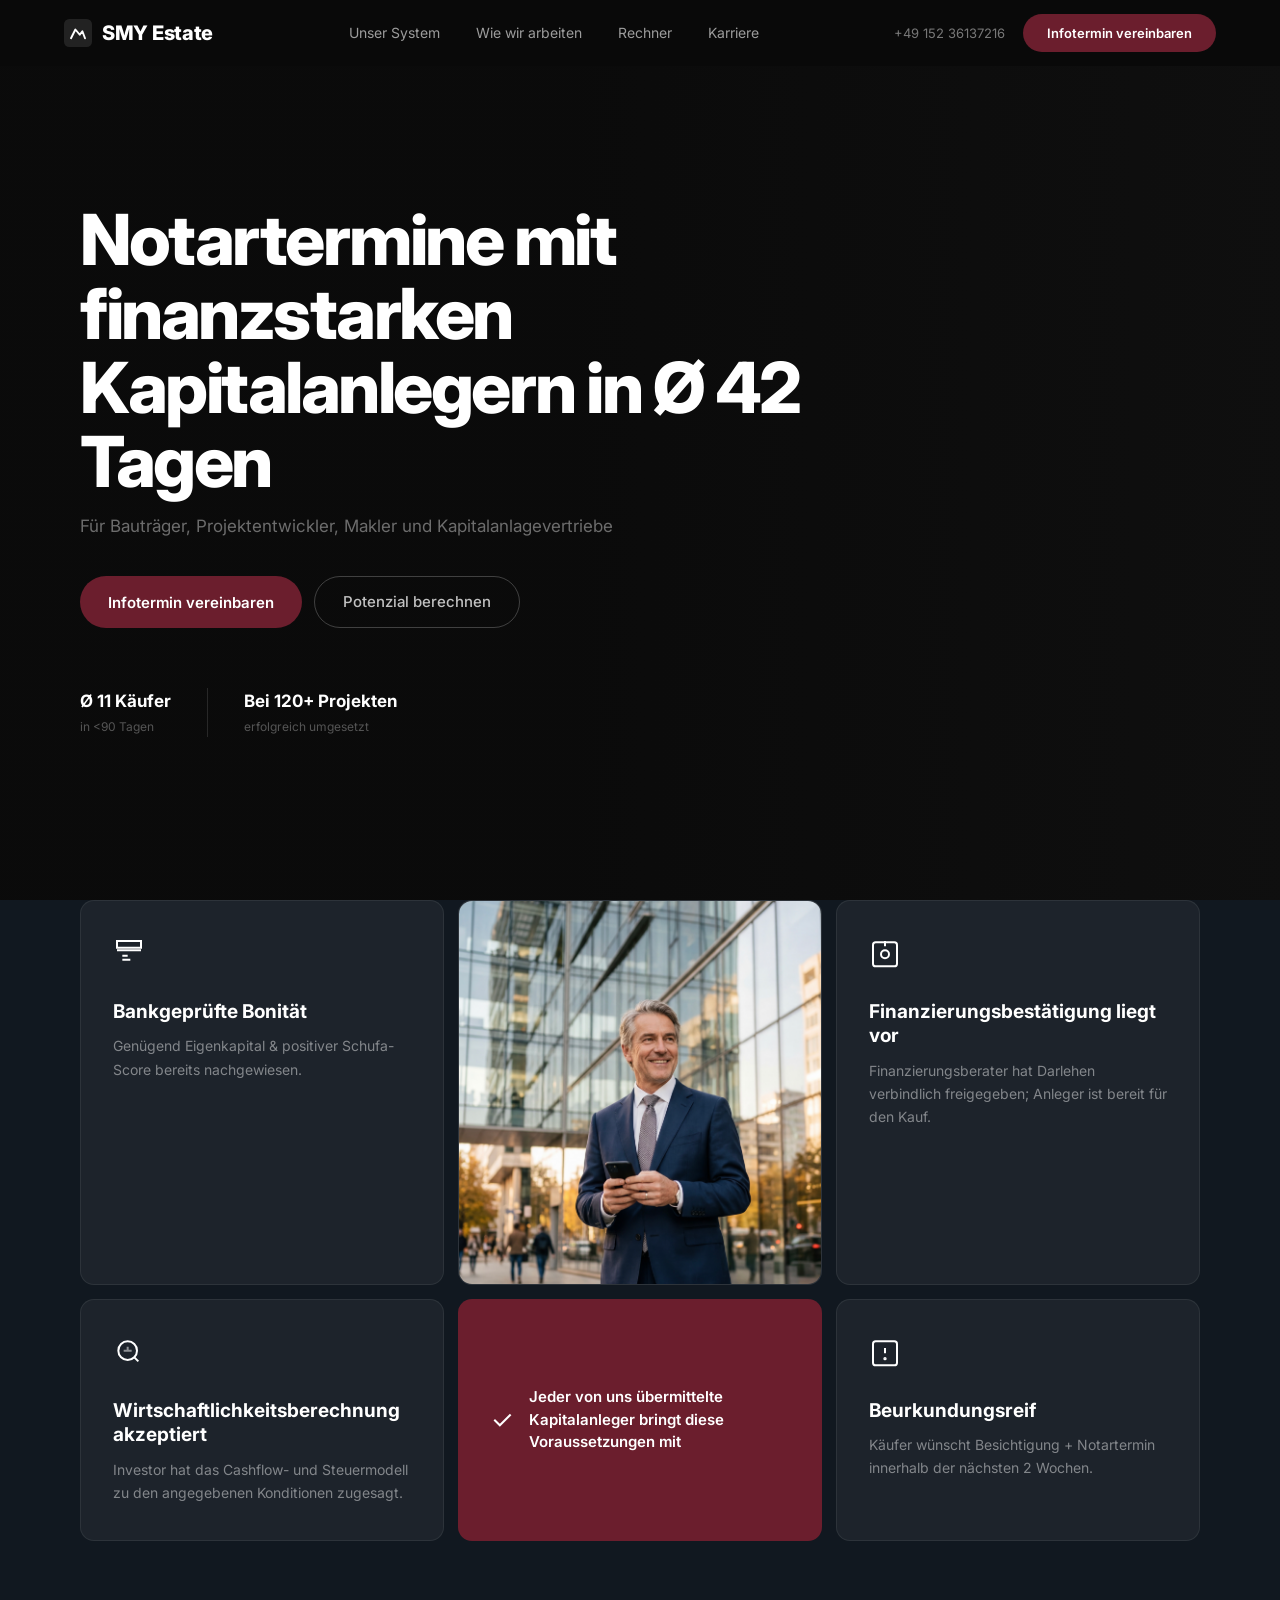
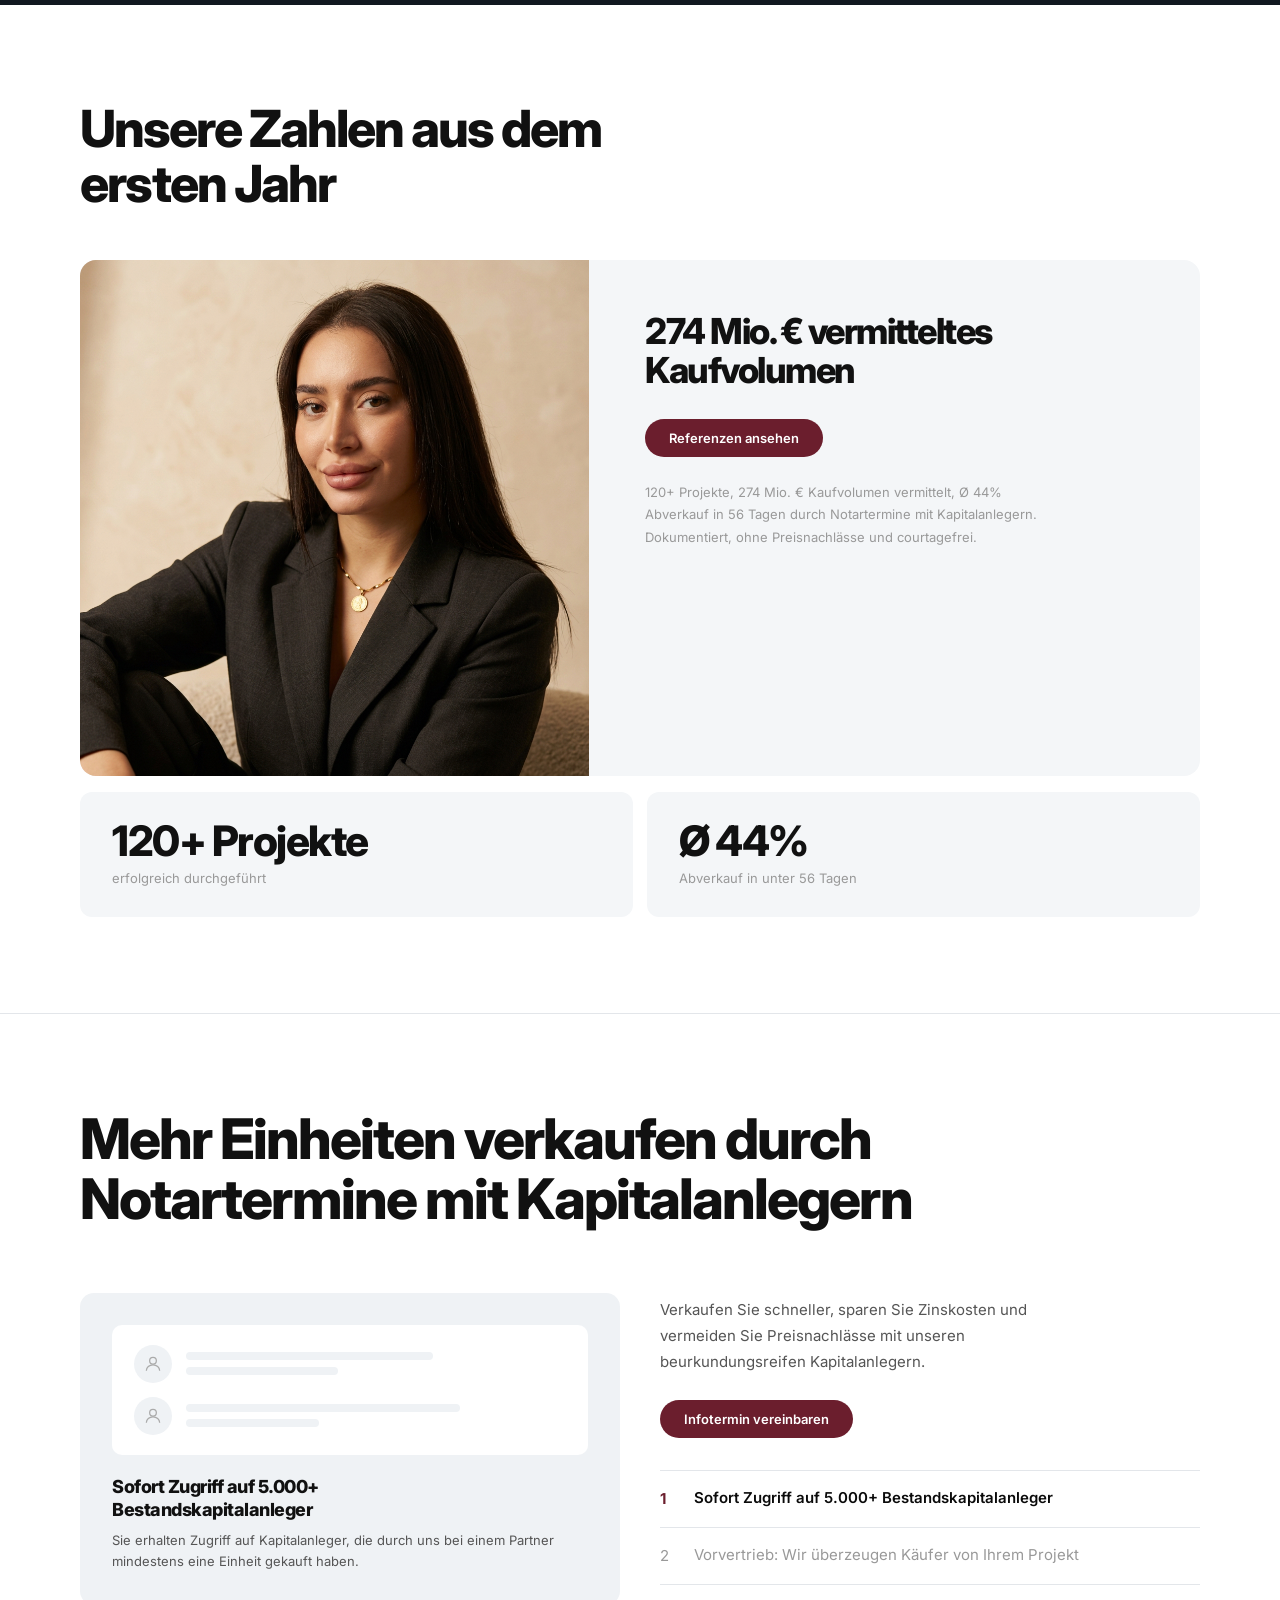
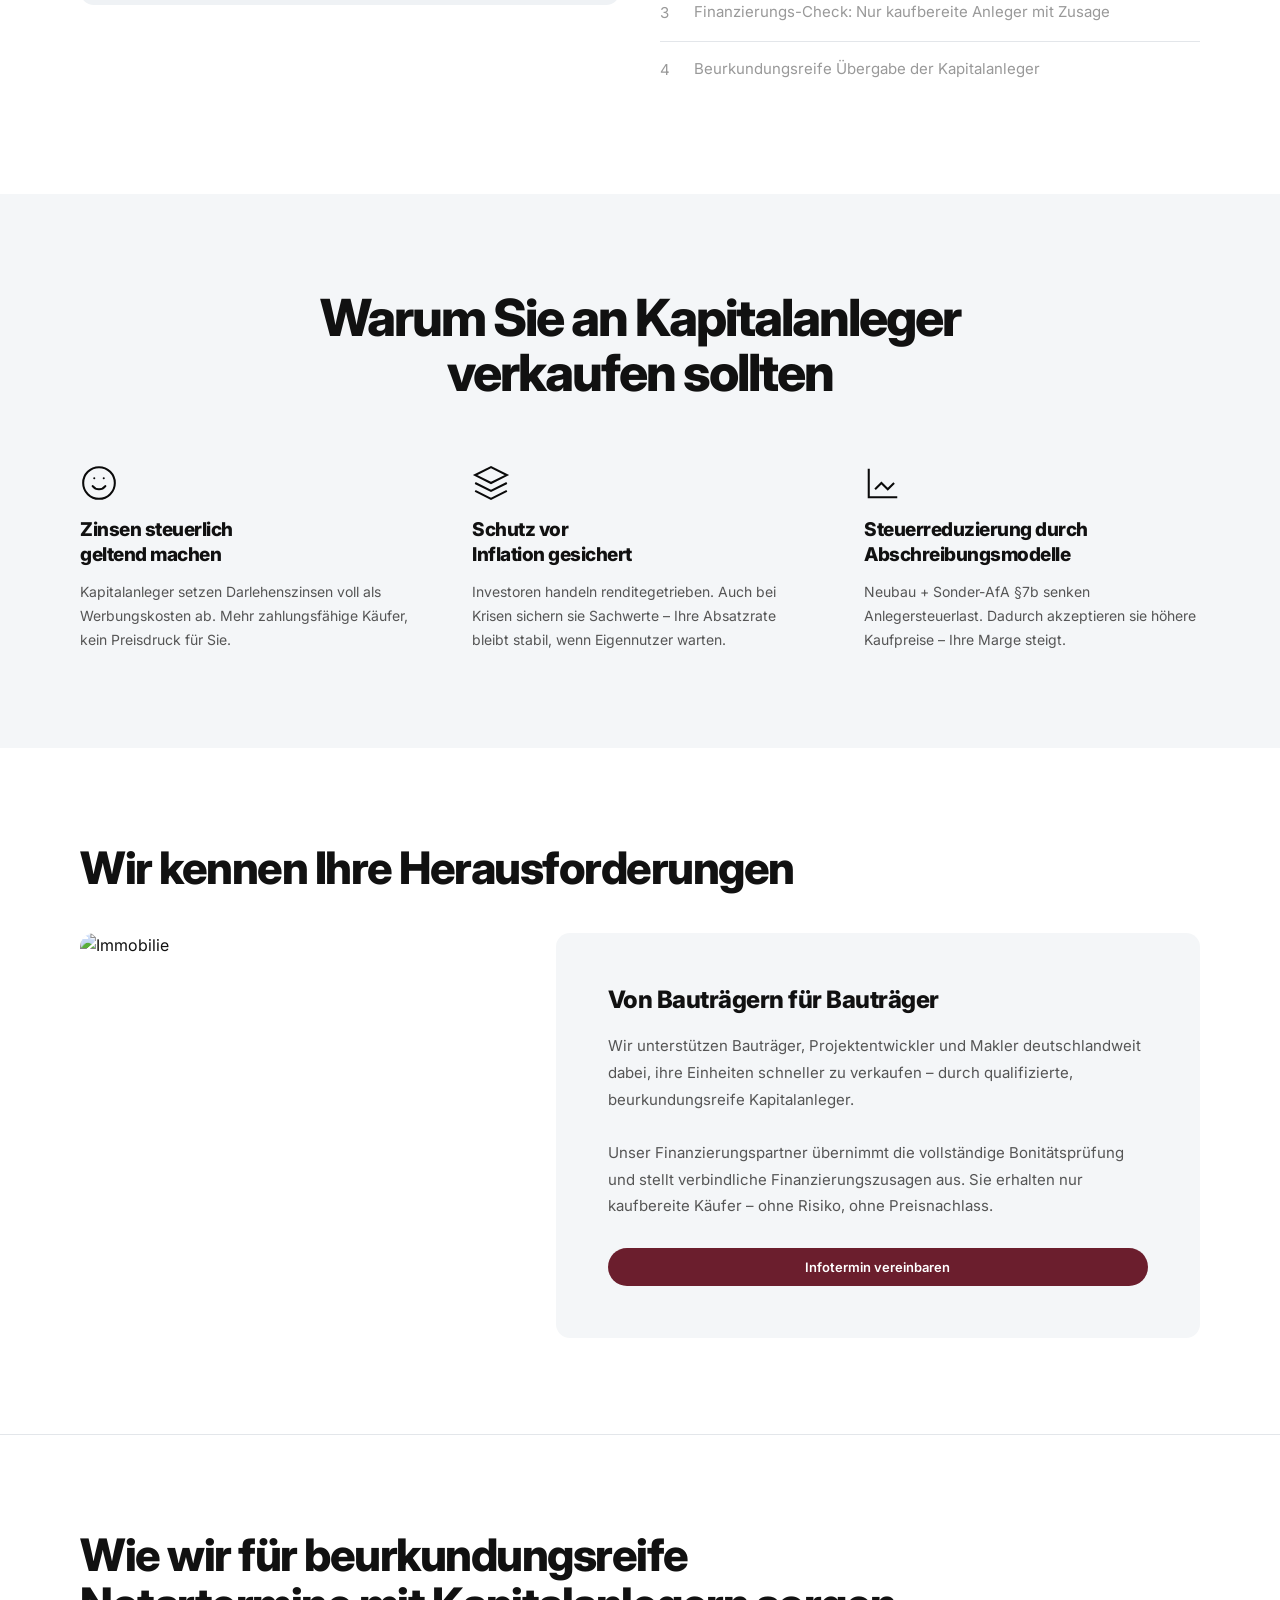
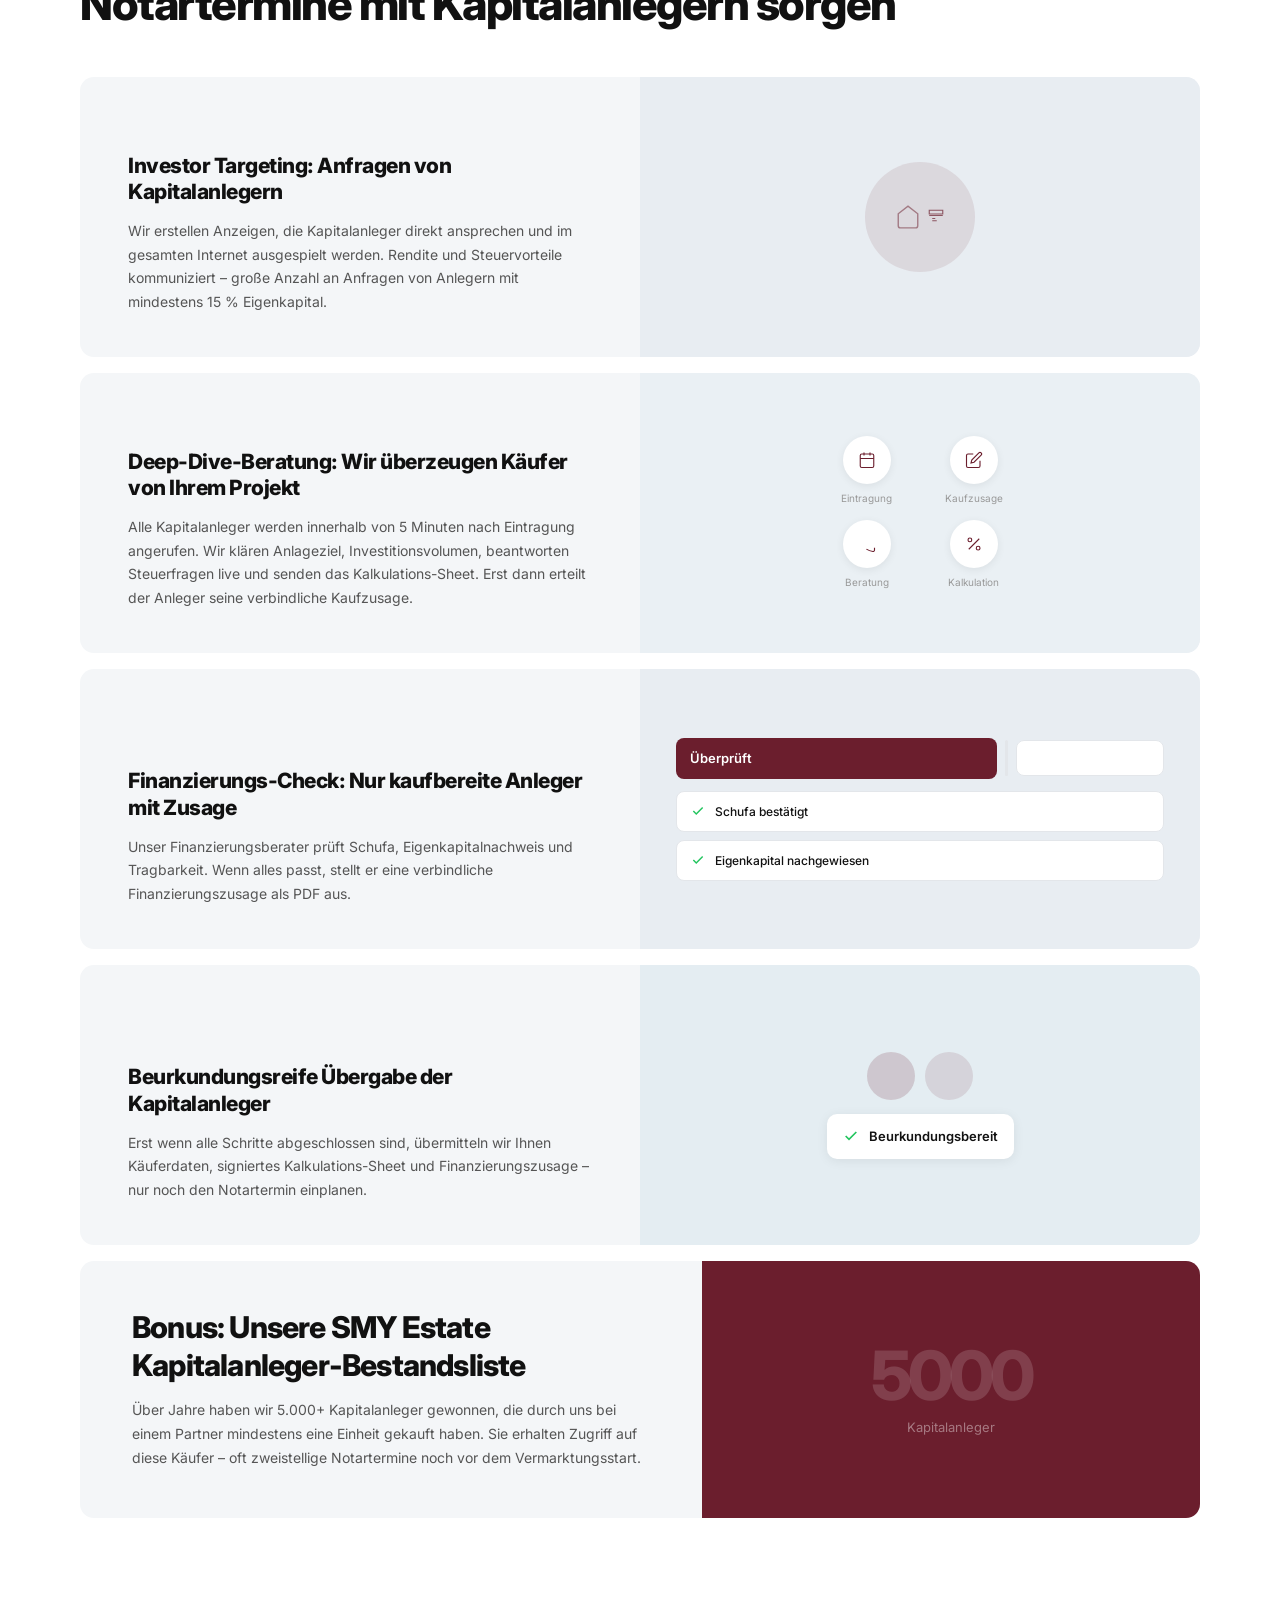
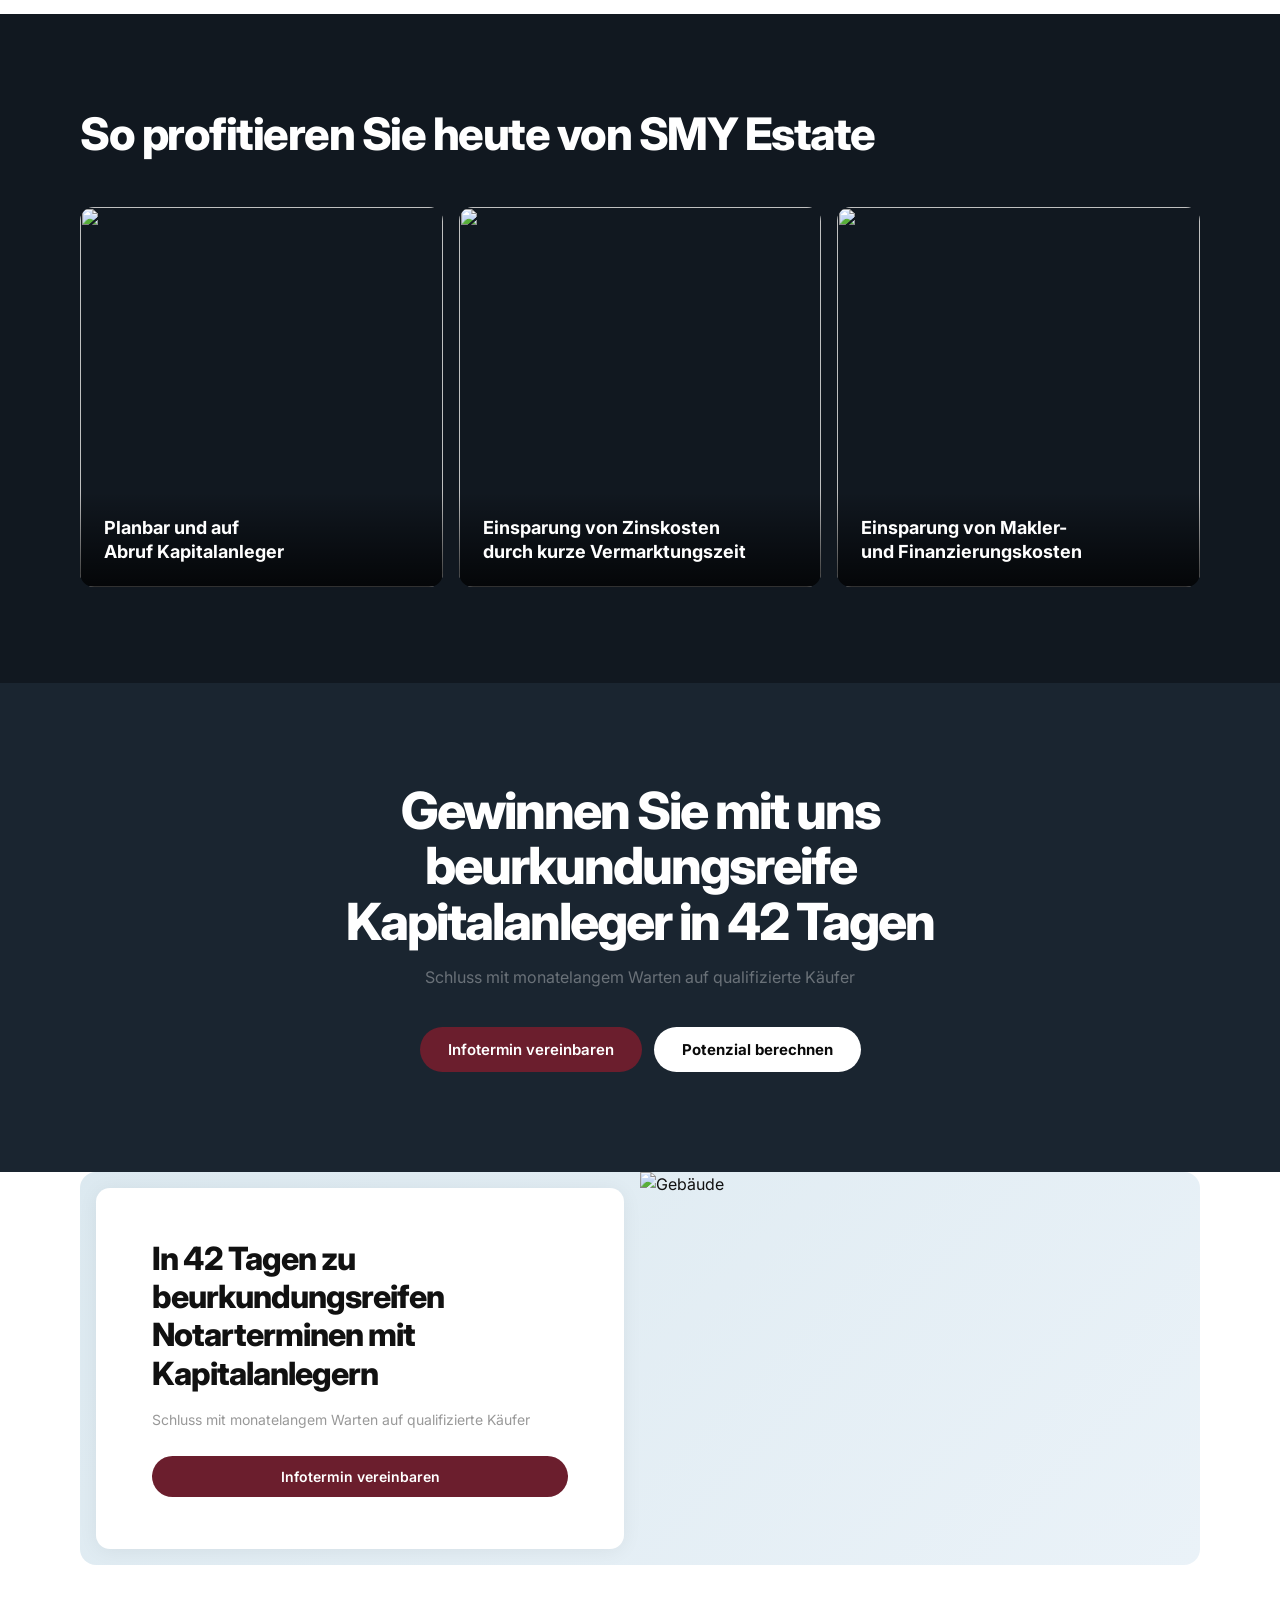
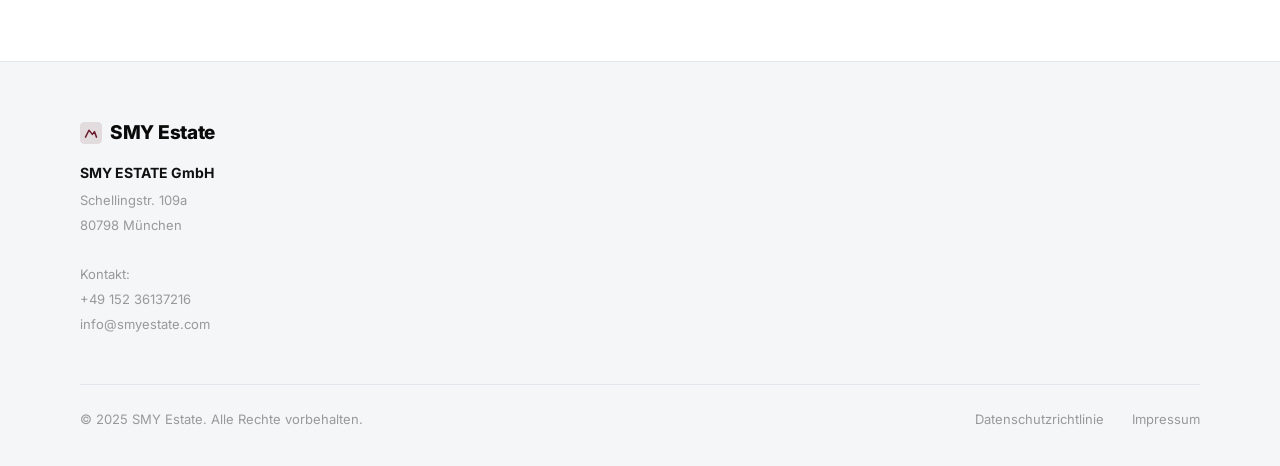
==== commit dab8ae7c: "Add pages, images, Formspree, Impressum, Datenschutz" ====
--- a/index.html
+++ b/index.html
@@ -10,12 +10,8 @@
 </head>
 <body>
 
-  <!-- Header wird per JS geladen -->
   <div id="header-placeholder"></div>
 
-  <!-- ══════════════════════════════════════
-       MAIN
-  ══════════════════════════════════════ -->
   <main>
 
     <!-- 1. HERO -->
@@ -40,7 +36,6 @@
           </div>
         </div>
       </div>
-      
     </section>
 
     <!-- 2. TRUST GRID -->
@@ -53,9 +48,7 @@
             <div class="tcard-desc">Genügend Eigenkapital &amp; positiver Schufa-Score bereits nachgewiesen.</div>
           </div>
           <div class="tcard tcard-photo">
-            <div class="tcard-ph">
-              <svg width="48" height="48" viewBox="0 0 24 24" fill="none" stroke="rgba(255,255,255,.1)" stroke-width="1"><circle cx="12" cy="8" r="4"/><path d="M4 20c0-4 3.6-7 8-7s8 3 8 7"/></svg>
-            </div>
+            <img src="img/trust.jpg" alt="Kapitalanleger" style="width:100%;height:100%;min-height:280px;object-fit:cover;">
           </div>
           <div class="tcard">
             <span class="tcard-icon"><svg viewBox="0 0 24 24"><rect x="3" y="4" width="18" height="18" rx="2"/><circle cx="12" cy="13" r="3"/><path d="M12 3v4"/></svg></span>
@@ -83,24 +76,17 @@
     <!-- 3. ZAHLEN -->
     <section class="zahlen">
       <div class="zahlen-inner">
-        <h2>Unsere Zahlen aus über<br>3 Jahren Partnerschaften</h2>
+        <h2>Unsere Zahlen aus dem<br>ersten Jahr</h2>
         <div class="zahlen-card">
           <div class="zahlen-photo">
-            <div class="zahlen-photo-ph">
-              <svg width="56" height="56" viewBox="0 0 24 24" fill="none" stroke="rgba(0,0,0,.1)" stroke-width="1"><circle cx="12" cy="8" r="4"/><path d="M4 20c0-4 3.6-7 8-7s8 3 8 7"/></svg>
-            </div>
+            <img src="img/zahlen.jpg" alt="Team" style="width:100%;height:100%;min-height:340px;object-fit:cover;">
           </div>
           <div class="zahlen-info">
             <div class="zahlen-vol">274 Mio. € vermitteltes Kaufvolumen</div>
-            <div class="zahlen-logos">
-              <div class="logo-pill">PARTNER 1</div>
-              <div class="logo-pill">PARTNER 2</div>
-              <div class="logo-pill">PARTNER 3</div>
-            </div>
             <button class="btn-accent" onclick="openModal()">Referenzen ansehen</button>
             <p class="zahlen-note">120+ Projekte, 274 Mio. € Kaufvolumen vermittelt, Ø 44%<br>
             Abverkauf in 56 Tagen durch Notartermine mit Kapitalanlegern.<br>
-            Von Partnerbanken dokumentiert, ohne Preisnachlässe und courtagefrei.</p>
+            Dokumentiert, ohne Preisnachlässe und courtagefrei.</p>
           </div>
         </div>
         <div class="zahlen-stats">
@@ -207,13 +193,7 @@
         <h2>Wir kennen Ihre Herausforderungen</h2>
         <div class="wir-grid">
           <div class="wir-photo">
-            <div class="wir-photo-ph">
-              <div class="wir-photo-center">
-                <svg width="40" height="40" viewBox="0 0 24 24" fill="none" stroke="rgba(255,255,255,.1)" stroke-width="1"><path d="M3 9l9-7 9 7v11a2 2 0 0 1-2 2H5a2 2 0 0 1-2-2z"/></svg>
-                <span style="font-size:11px;color:rgba(255,255,255,.2);">Immobilienfoto einfügen</span>
-              </div>
-              <div class="wir-photo-label"><span>SMY ESTATE</span></div>
-            </div>
+            <img src="img/building.jpg" alt="Immobilie" style="width:100%;height:100%;min-height:380px;object-fit:cover;border-radius:14px;">
           </div>
           <div class="wir-content">
             <div class="wir-title">Von Bauträgern für Bauträger</div>
@@ -289,9 +269,18 @@
       <div class="profitieren-inner">
         <h2>So profitieren Sie heute von SMY Estate</h2>
         <div class="profit-grid">
-          <div class="pf-card"><div class="pf-inner" style="background:linear-gradient(160deg,#1a2d3a,#253d4e);"></div><div class="pf-label"><div class="pf-label-text">Planbar und auf<br>Abruf Kapitalanleger</div></div></div>
-          <div class="pf-card"><div class="pf-inner" style="background:linear-gradient(160deg,#1e3545,#2a4a5e);"></div><div class="pf-label"><div class="pf-label-text">Einsparung von Zinskosten<br>durch kurze Vermarktungszeit</div></div></div>
-          <div class="pf-card"><div class="pf-inner" style="background:linear-gradient(160deg,#22384a,#2e4f63);"></div><div class="pf-label"><div class="pf-label-text">Einsparung von Makler-<br>und Finanzierungskosten</div></div></div>
+          <div class="pf-card">
+            <img src="img/profit1.jpg" alt="" style="width:100%;height:100%;min-height:380px;object-fit:cover;">
+            <div class="pf-label"><div class="pf-label-text">Planbar und auf<br>Abruf Kapitalanleger</div></div>
+          </div>
+          <div class="pf-card">
+            <img src="img/profit2.jpg" alt="" style="width:100%;height:100%;min-height:380px;object-fit:cover;">
+            <div class="pf-label"><div class="pf-label-text">Einsparung von Zinskosten<br>durch kurze Vermarktungszeit</div></div>
+          </div>
+          <div class="pf-card">
+            <img src="img/profit3.jpg" alt="" style="width:100%;height:100%;min-height:380px;object-fit:cover;">
+            <div class="pf-label"><div class="pf-label-text">Einsparung von Makler-<br>und Finanzierungskosten</div></div>
+          </div>
         </div>
       </div>
     </section>
@@ -316,9 +305,7 @@
             <button class="btn-accent" style="font-size:14px;padding:12px 26px;" onclick="openModal()">Infotermin vereinbaren</button>
           </div>
           <div class="final-photo">
-            <div class="final-photo-ph">
-              <svg width="48" height="48" viewBox="0 0 24 24" fill="none" stroke="rgba(255,255,255,.25)" stroke-width="1"><path d="M3 9l9-7 9 7v11a2 2 0 0 1-2 2H5a2 2 0 0 1-2-2z"/></svg>
-            </div>
+            <img src="img/final.jpg" alt="Gebäude" style="width:100%;height:100%;min-height:280px;object-fit:cover;">
           </div>
         </div>
       </div>
@@ -326,9 +313,7 @@
 
   </main>
 
-  <!-- Footer wird per JS geladen -->
   <div id="footer-placeholder"></div>
-
   <script src="main.js"></script>
 </body>
 </html>
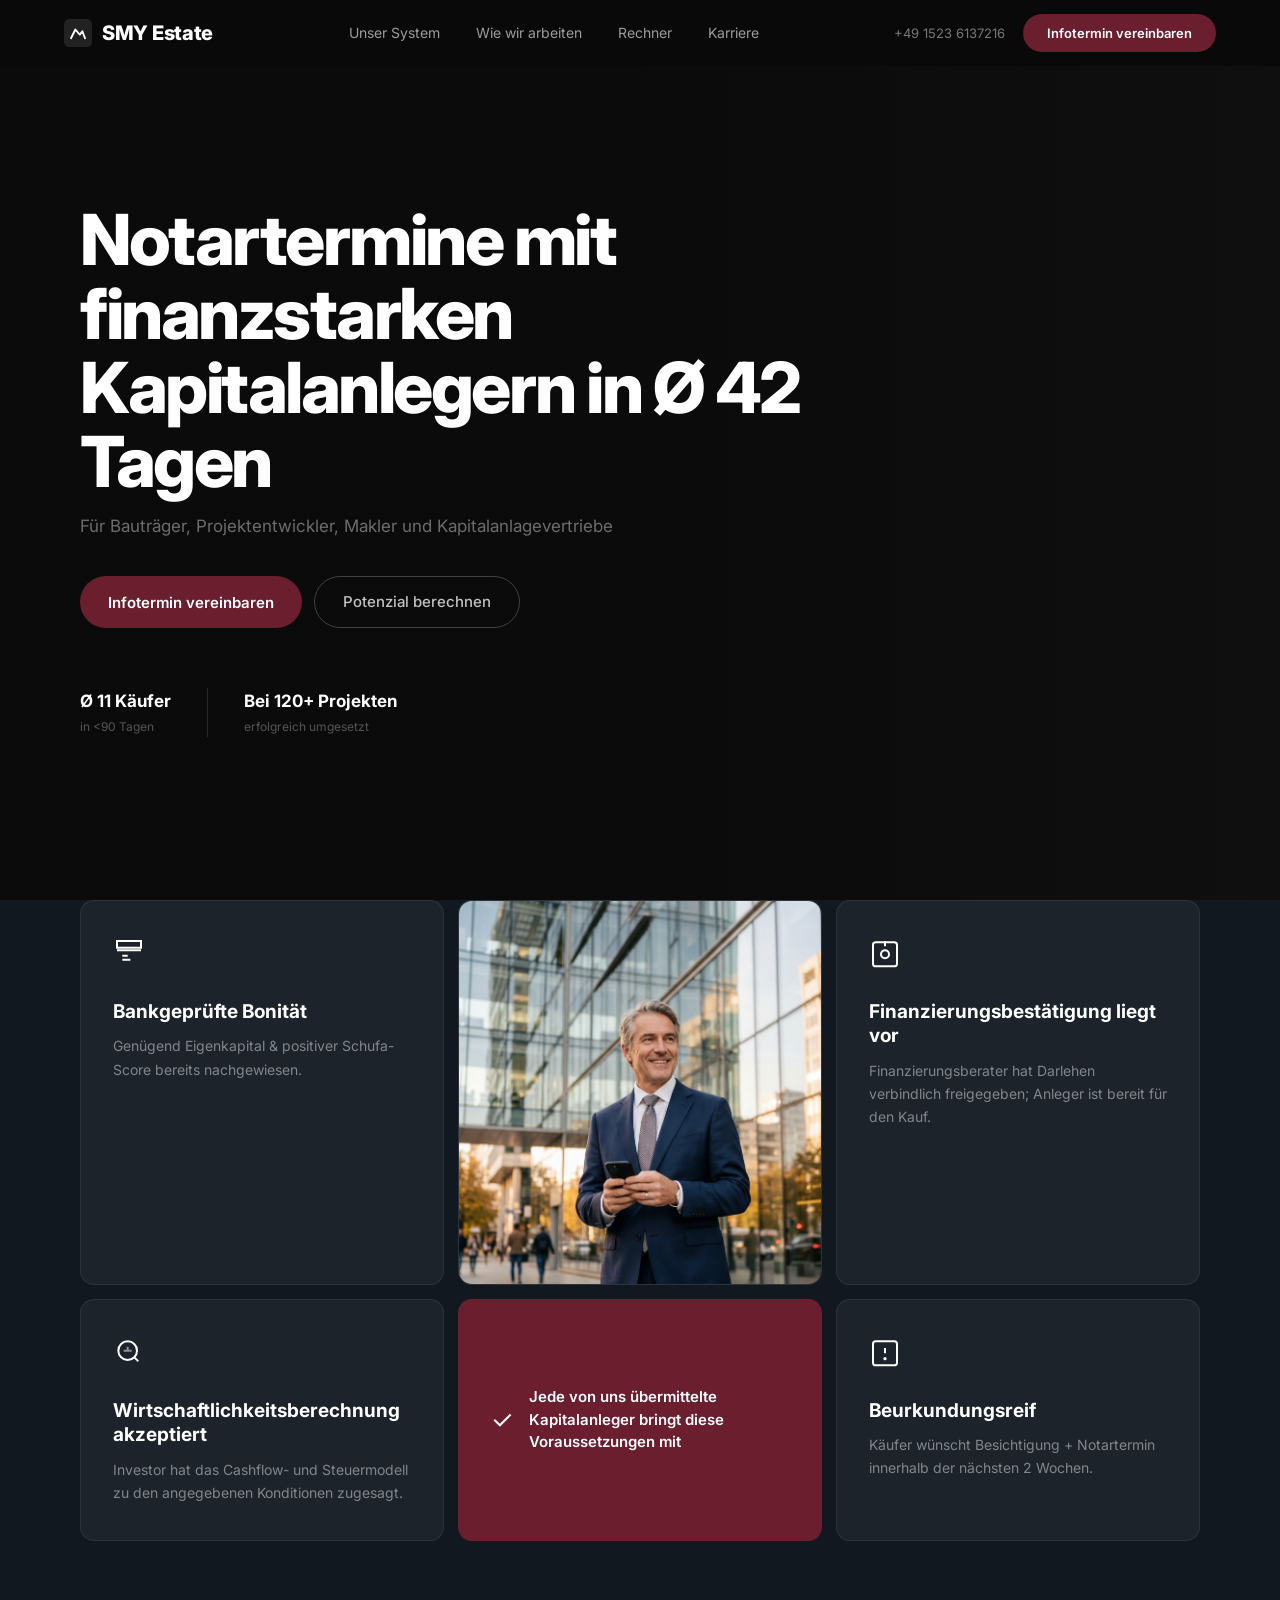
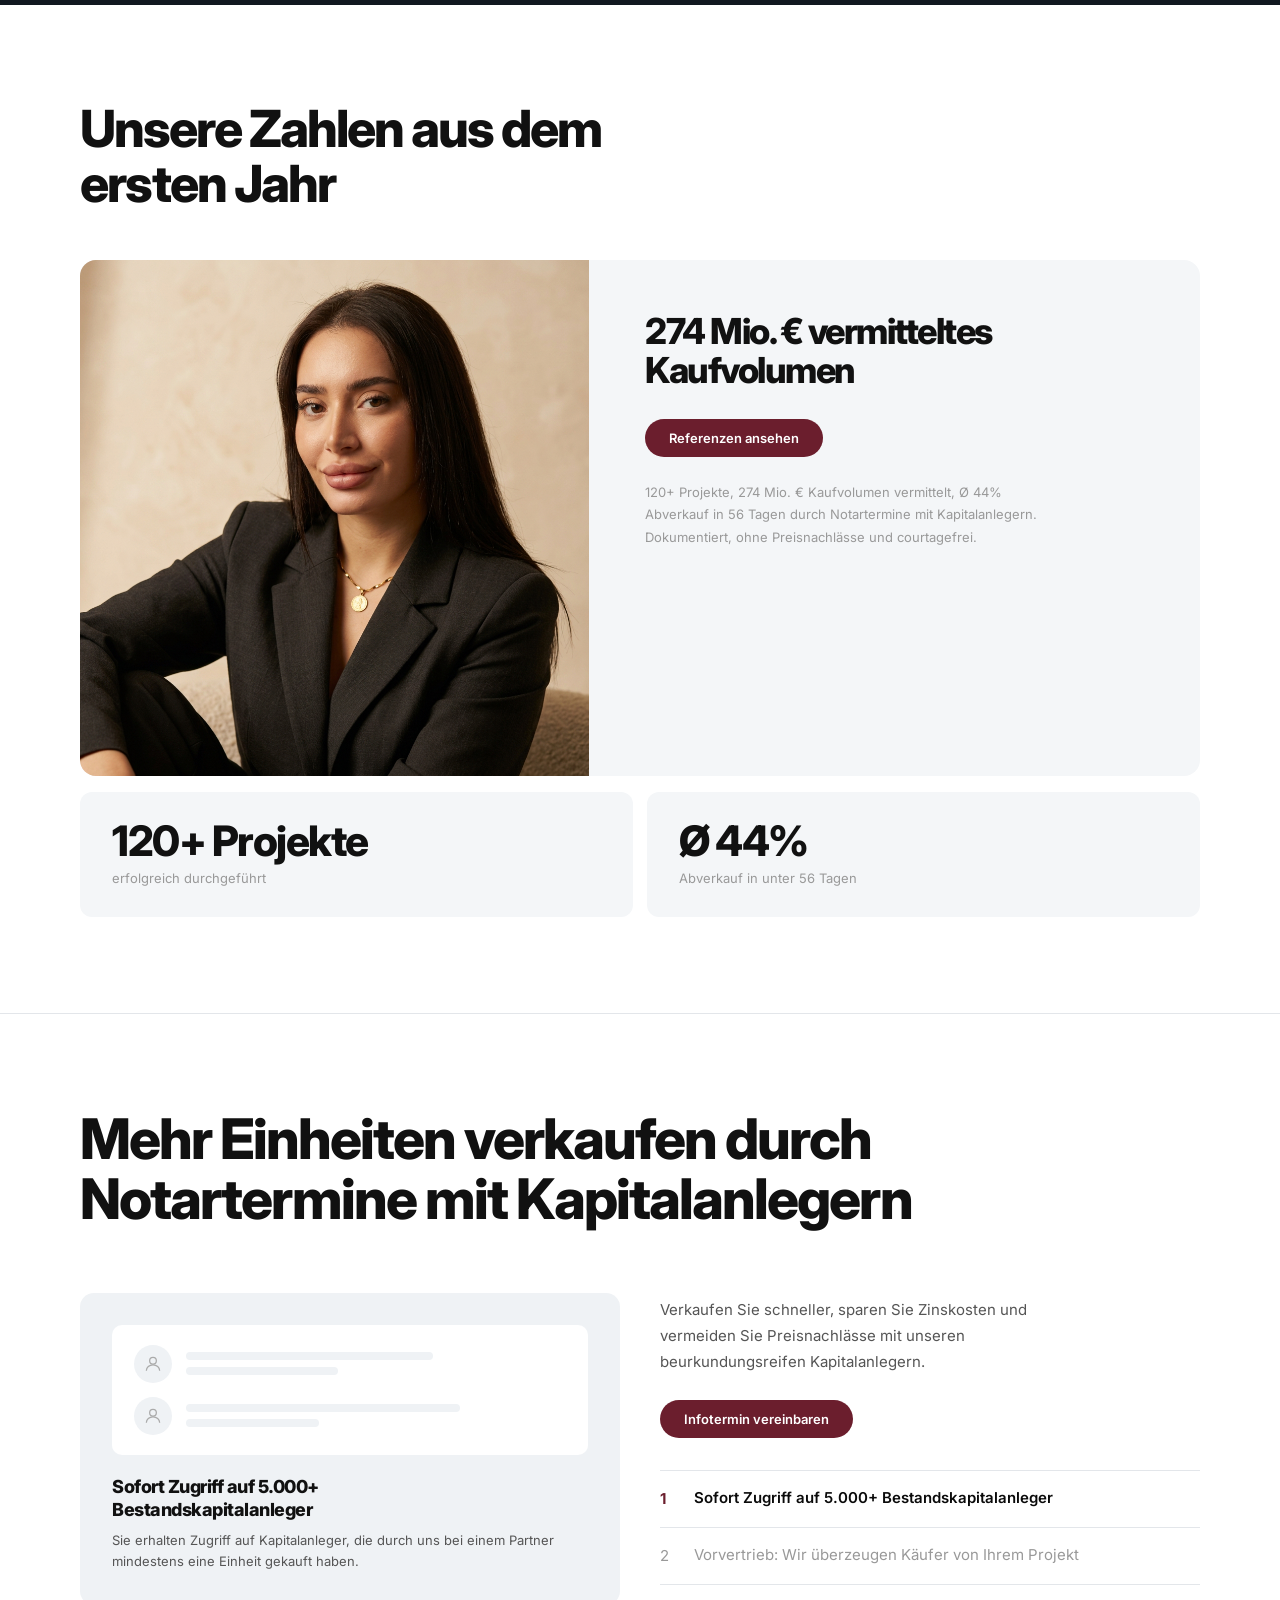
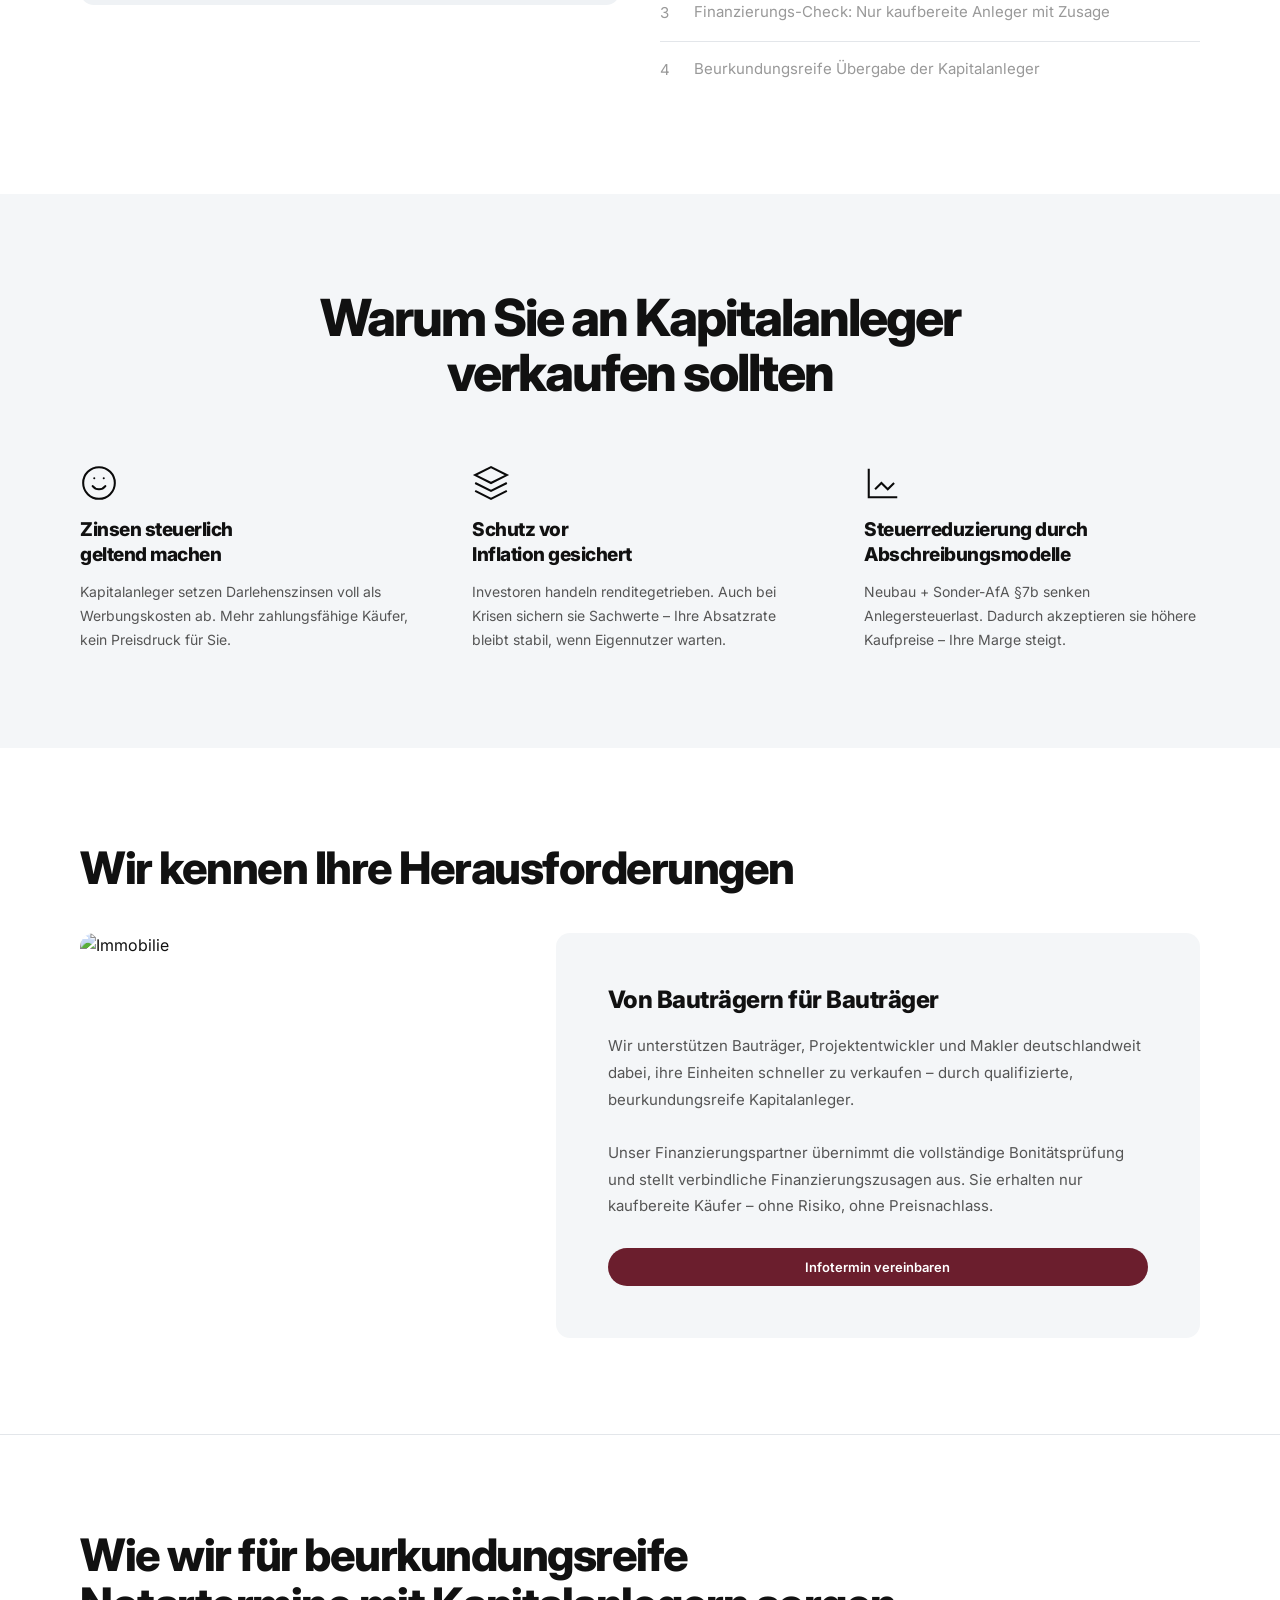
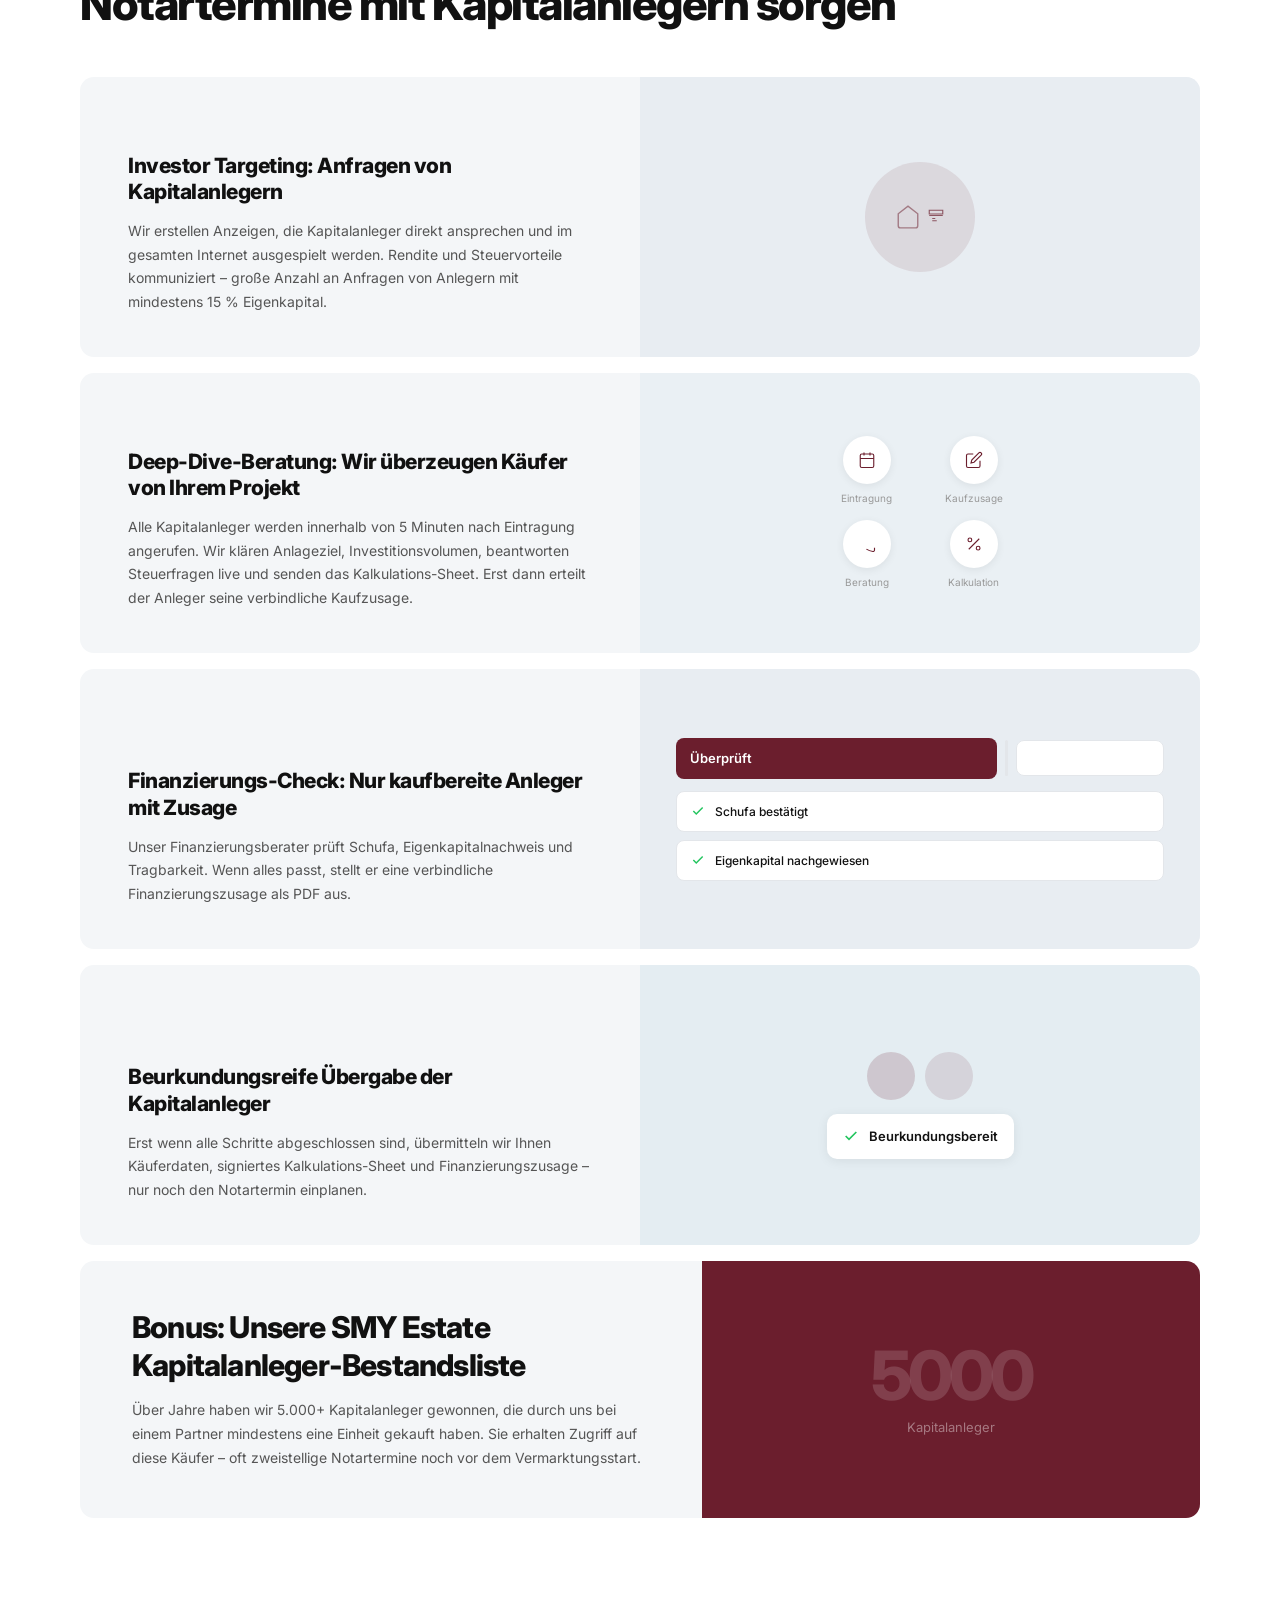
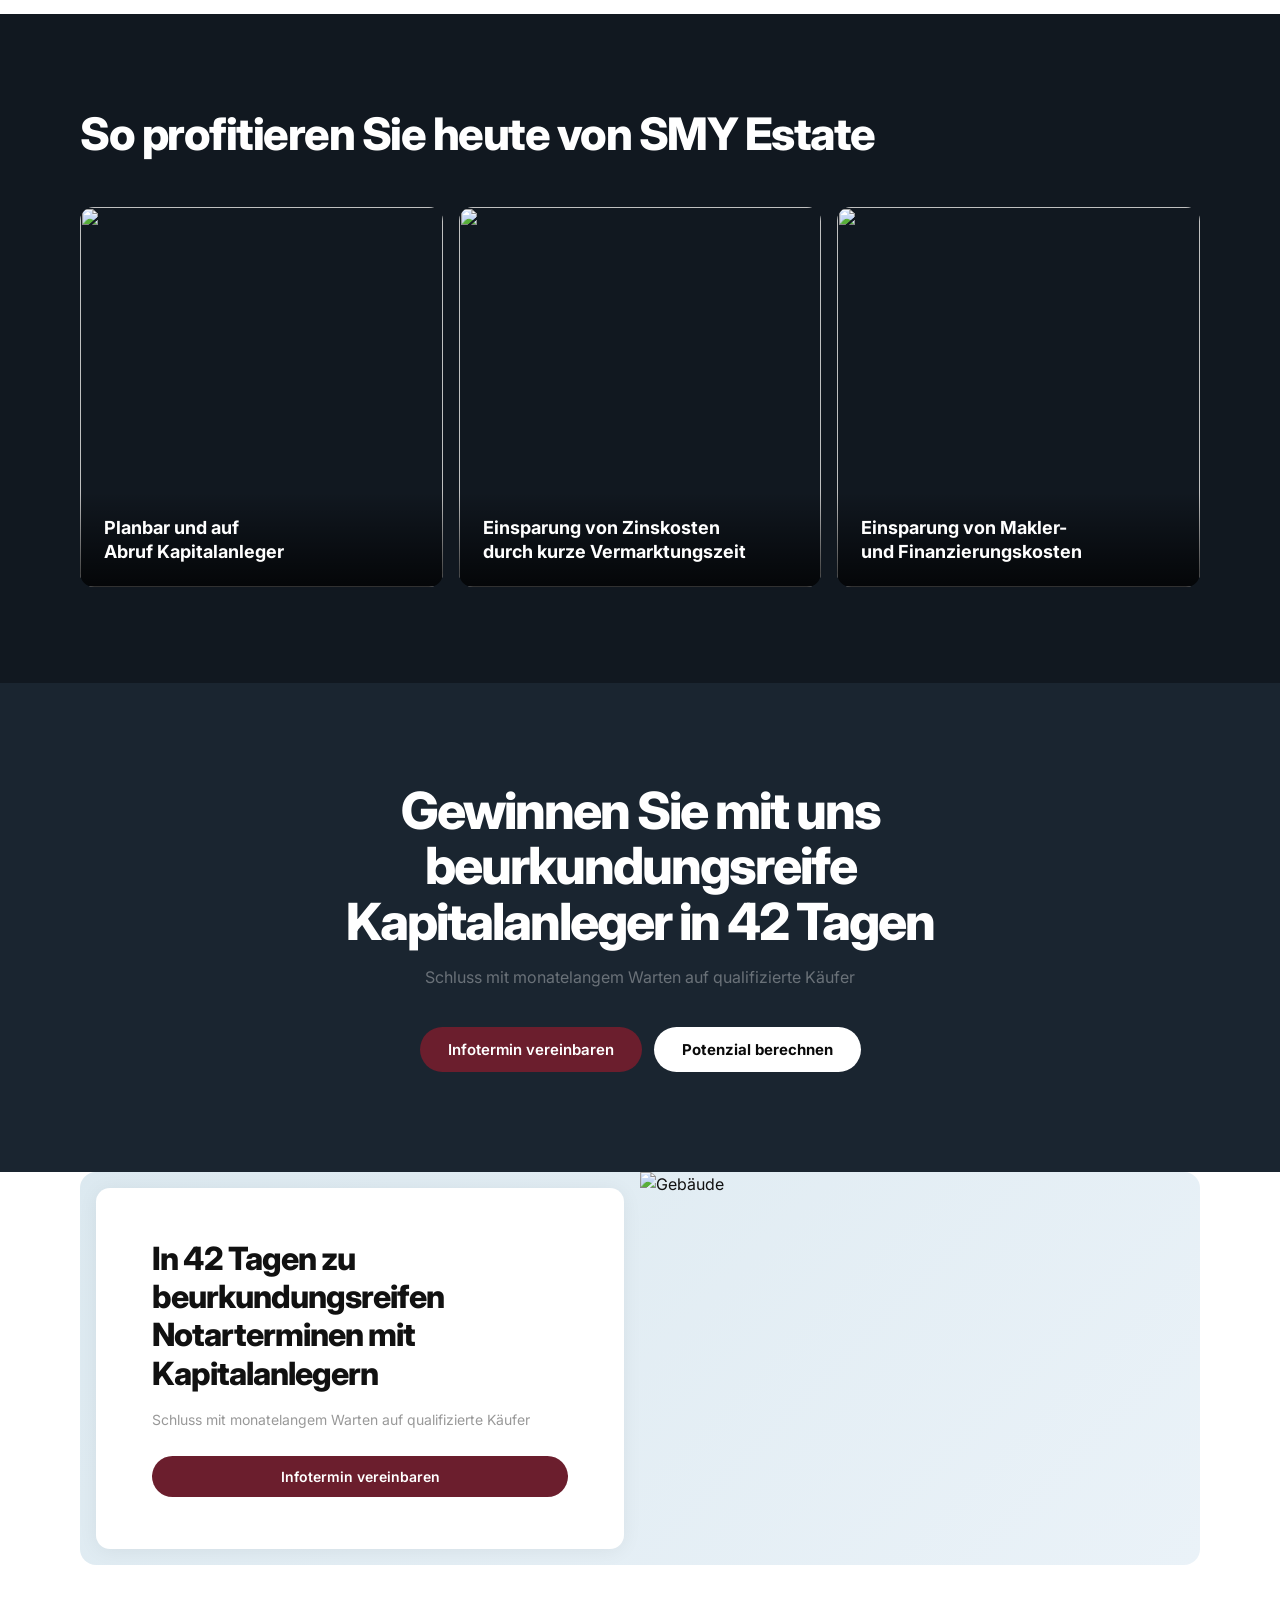
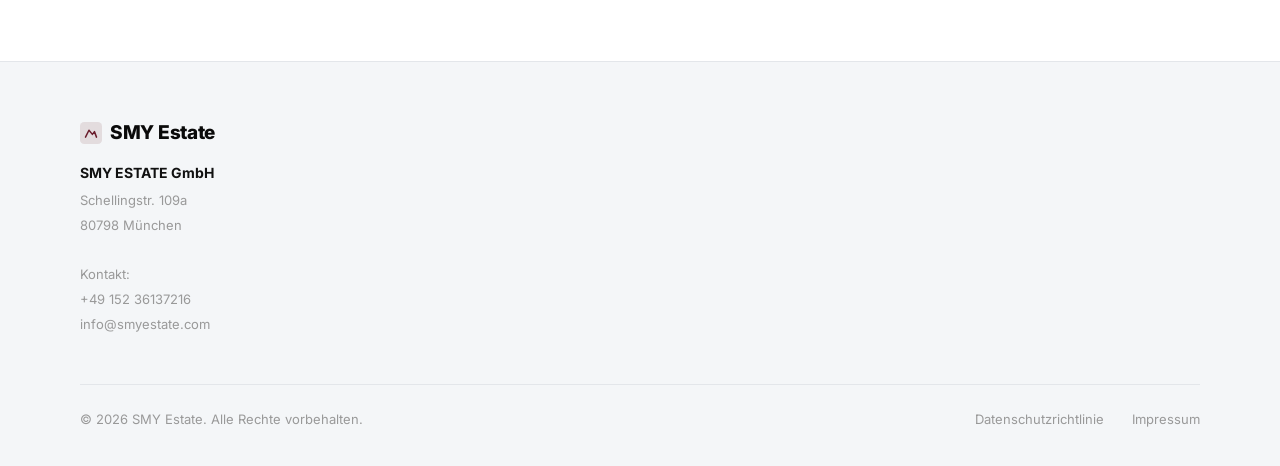
==== commit d1777590: "Update index.html" ====
--- a/index.html
+++ b/index.html
@@ -62,7 +62,7 @@
           </div>
           <div class="tcard tcard-teal">
             <div class="tcard-teal-check">✓</div>
-            <div class="tcard-teal-text">Jeder von uns übermittelte Kapitalanleger bringt diese Voraussetzungen mit</div>
+            <div class="tcard-teal-text">Jede von uns übermittelte Kapitalanleger bringt diese Voraussetzungen mit</div>
           </div>
           <div class="tcard">
             <span class="tcard-icon"><svg viewBox="0 0 24 24"><rect x="3" y="4" width="18" height="18" rx="2"/><path d="M12 9v4"/><circle cx="12" cy="17" r=".5" fill="white"/></svg></span>
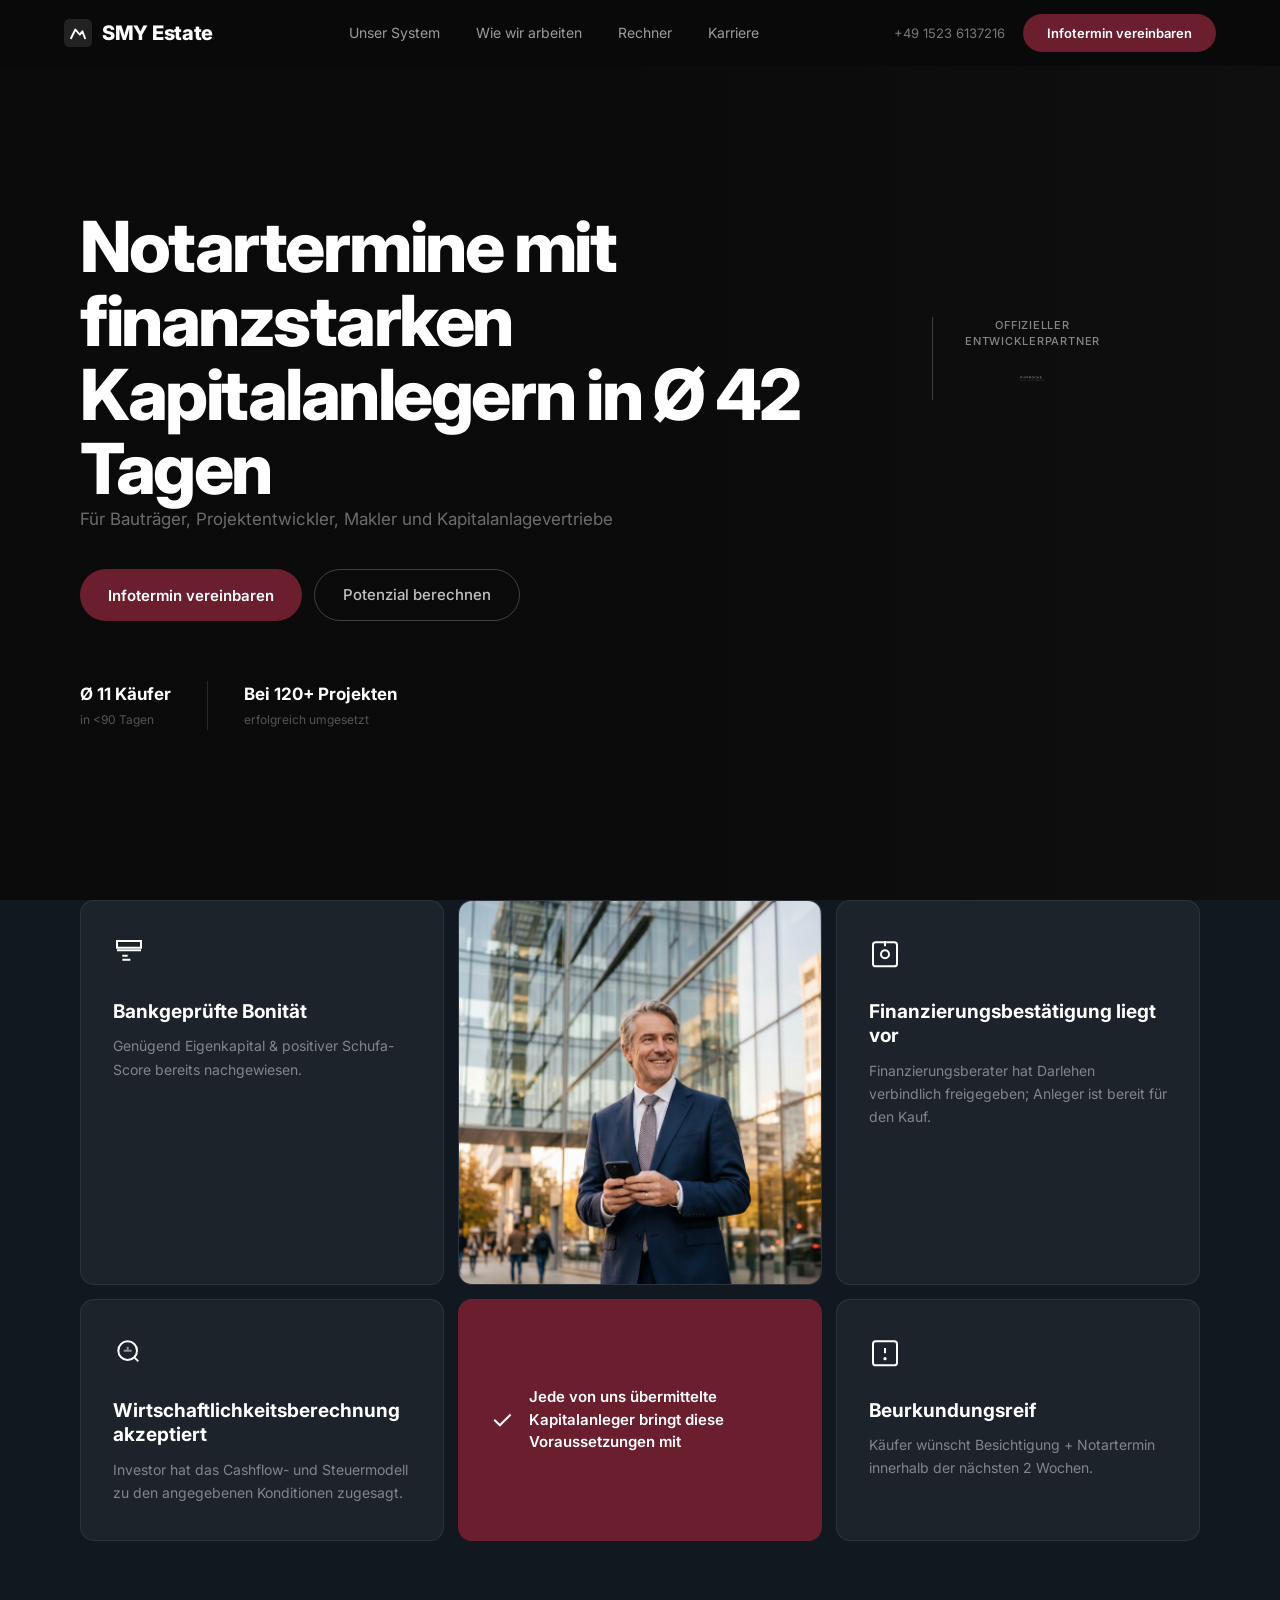
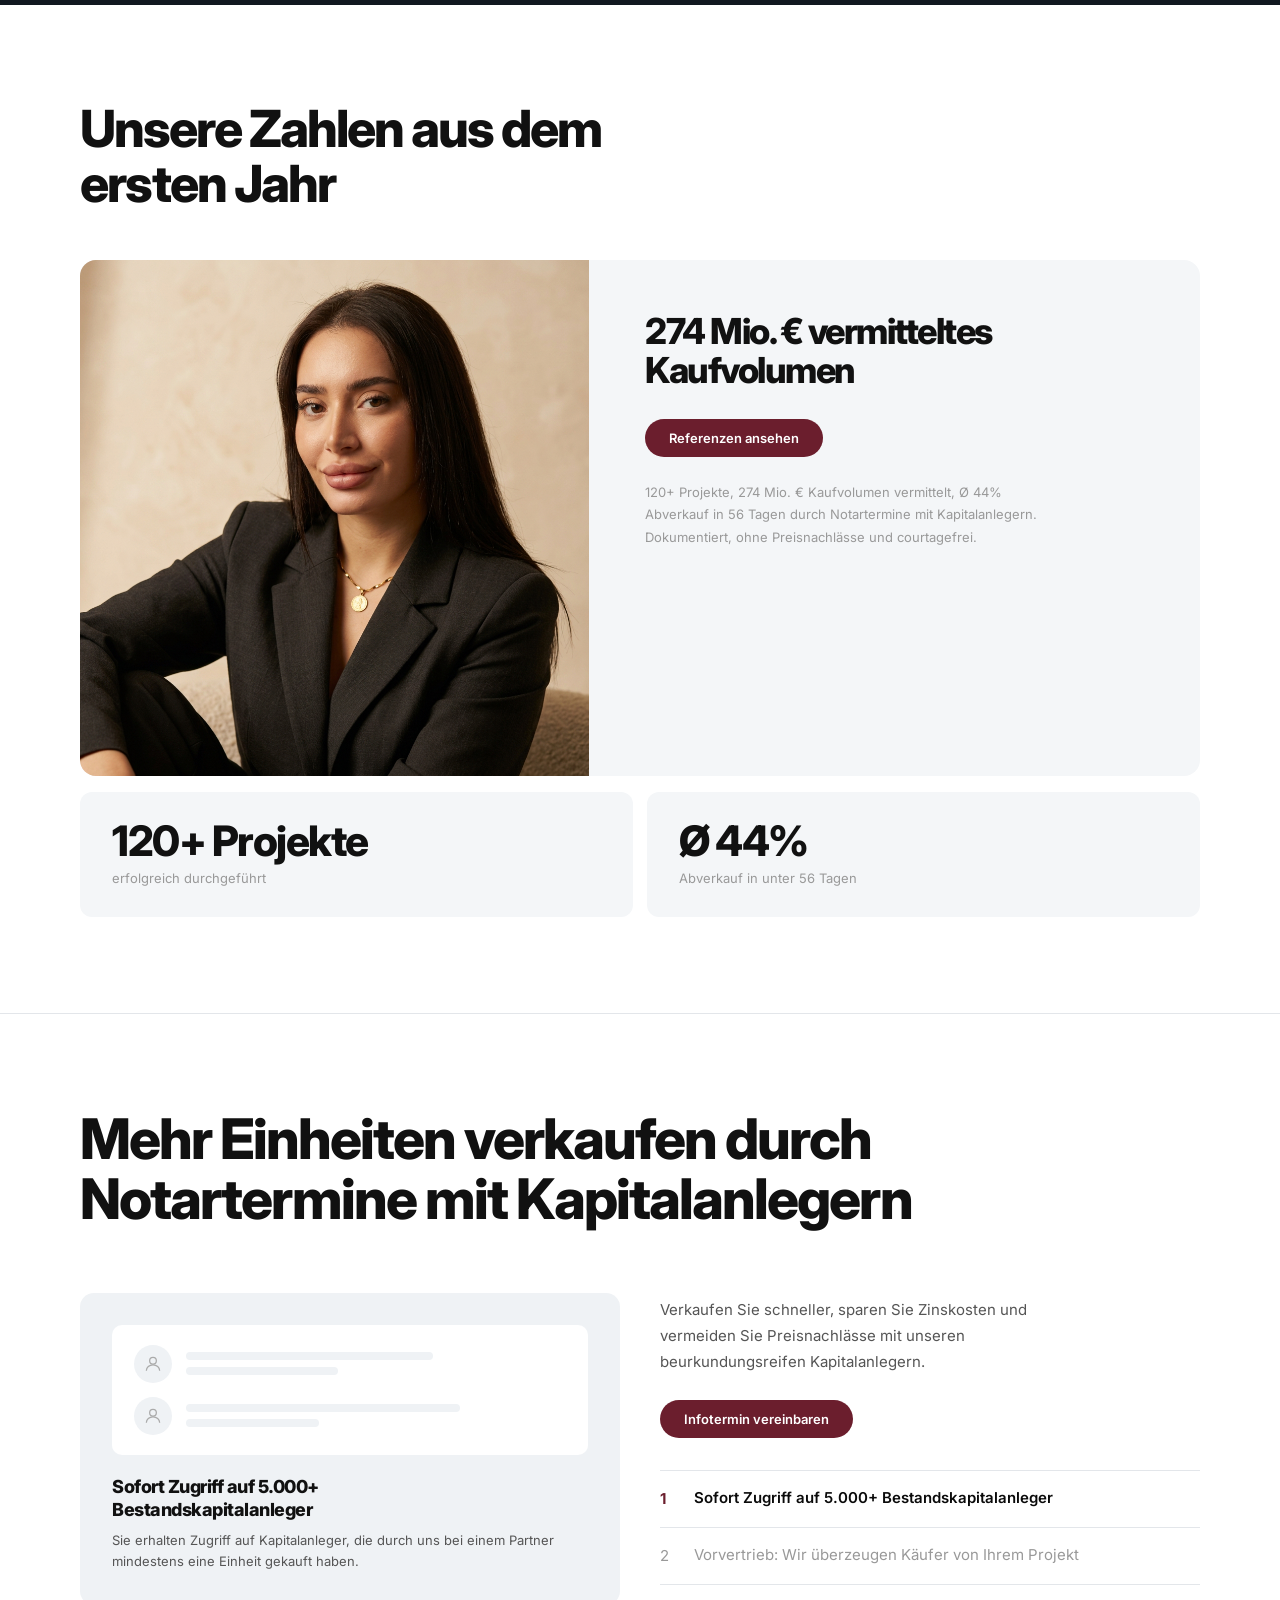
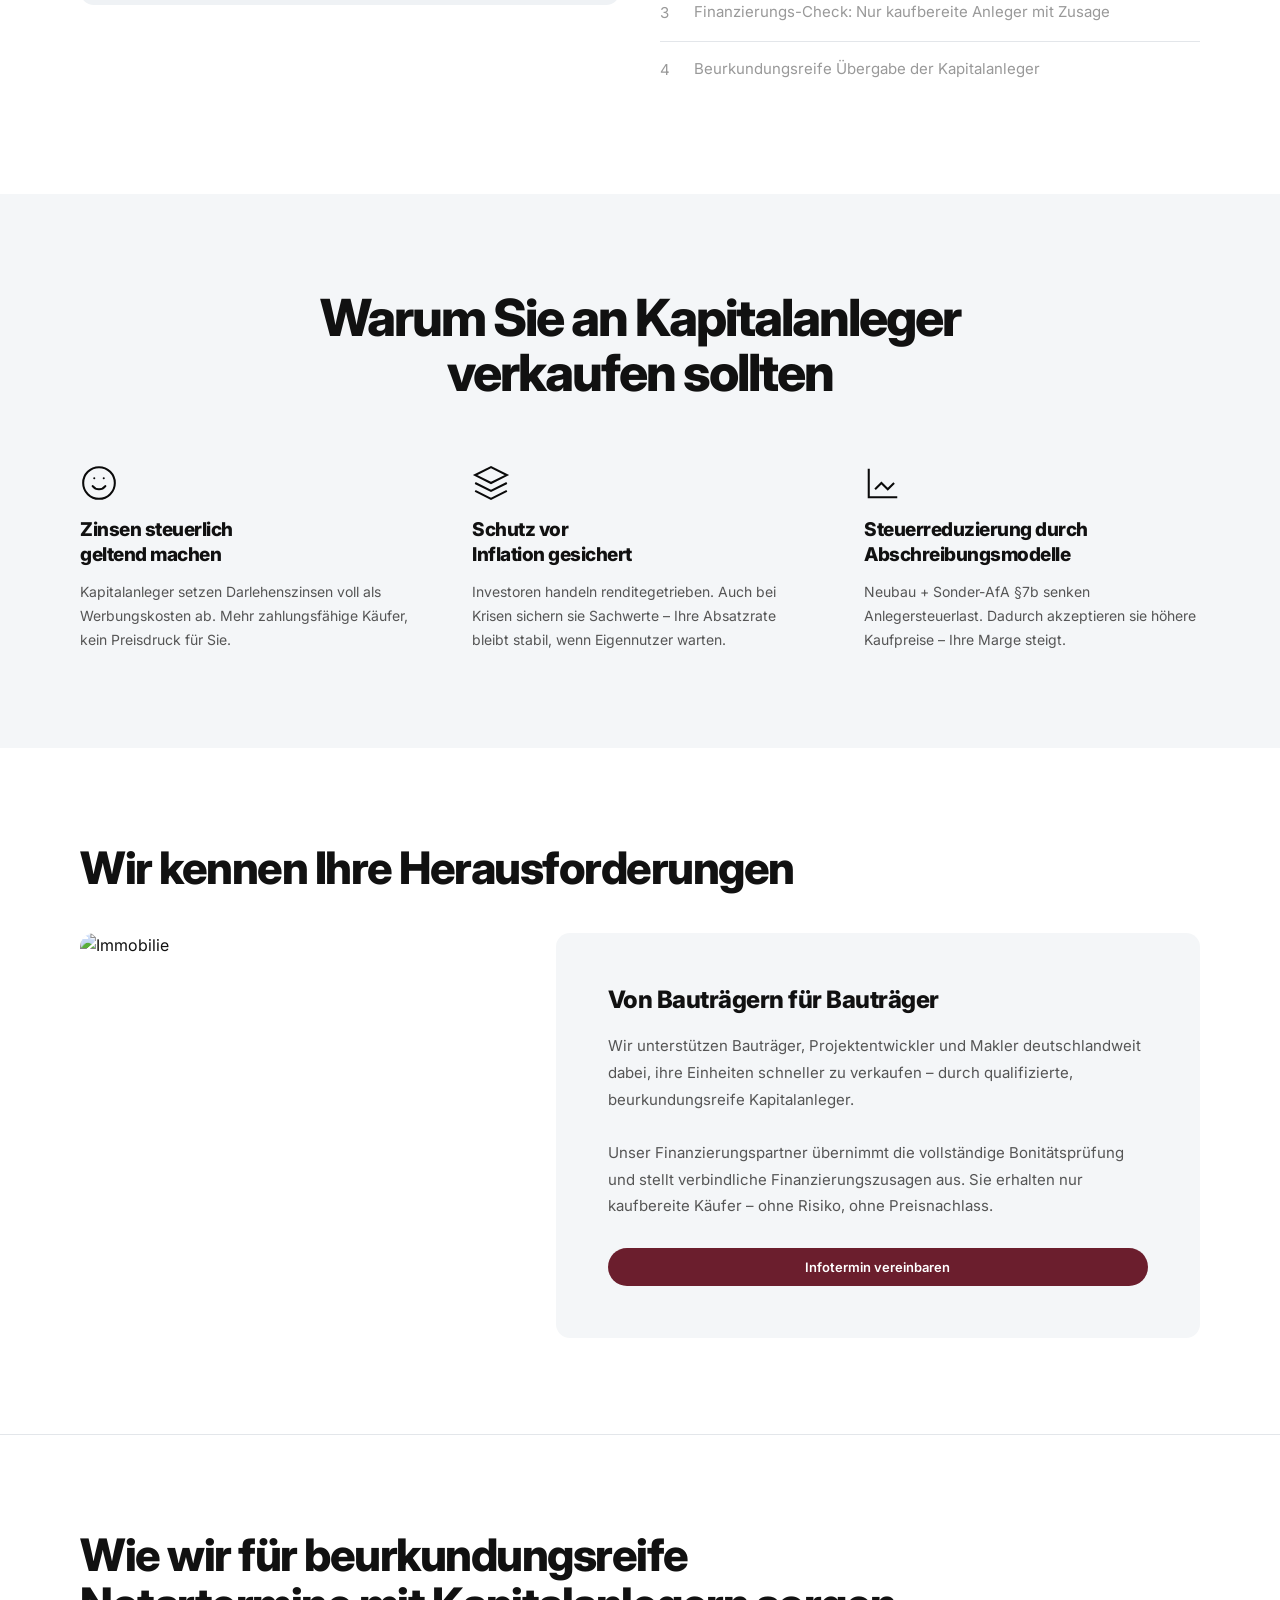
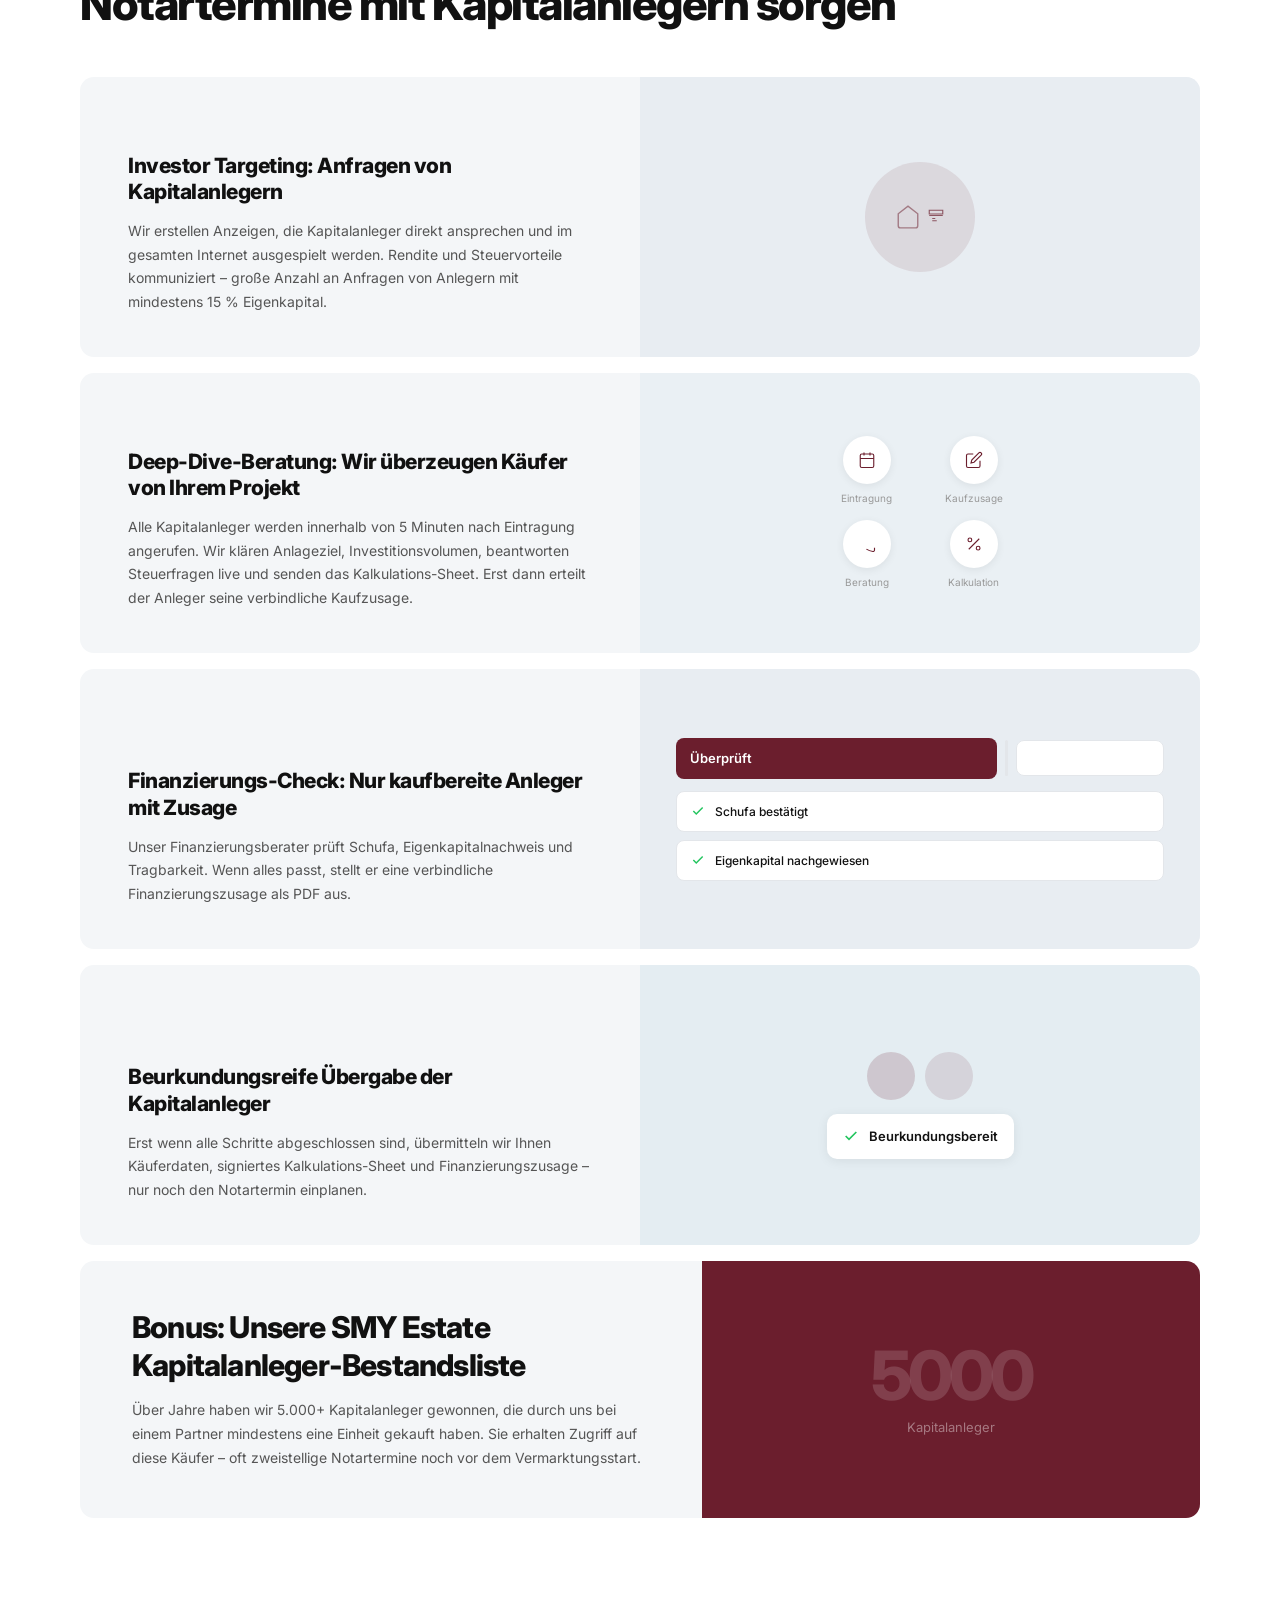
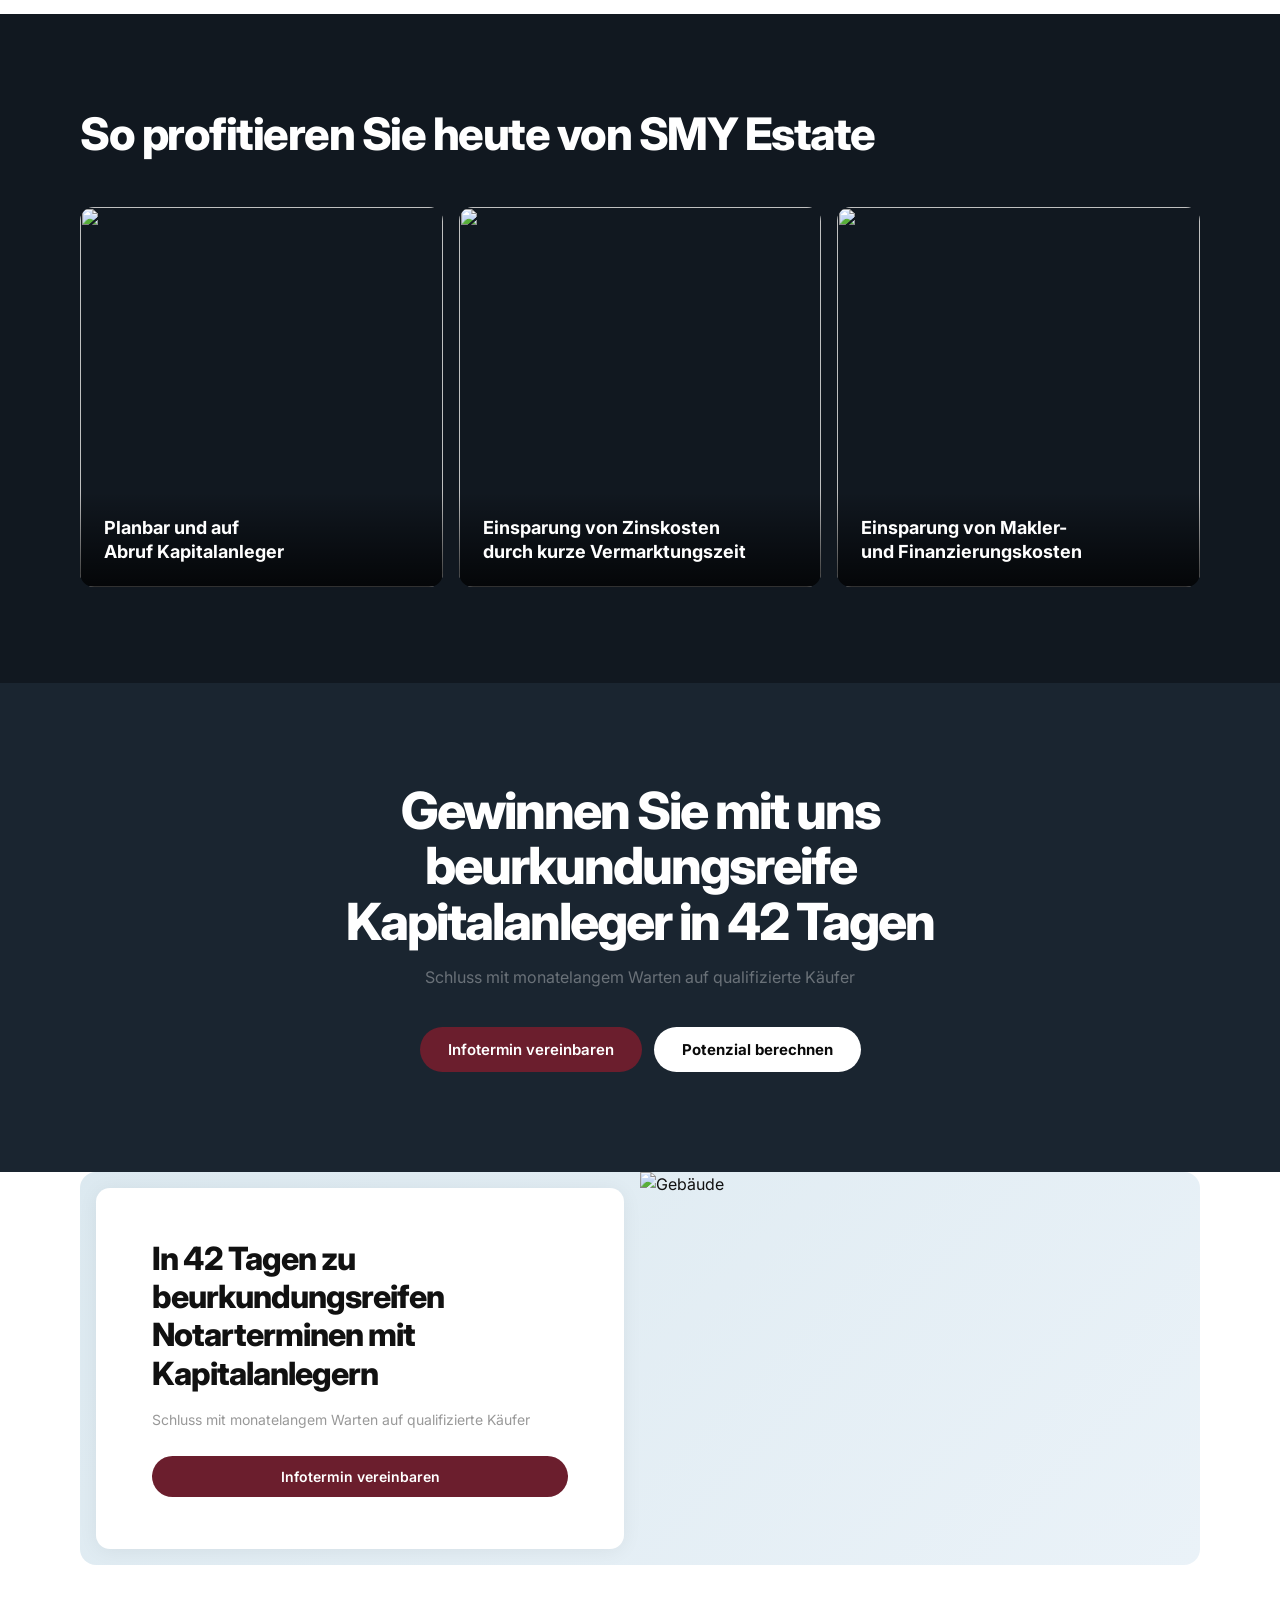
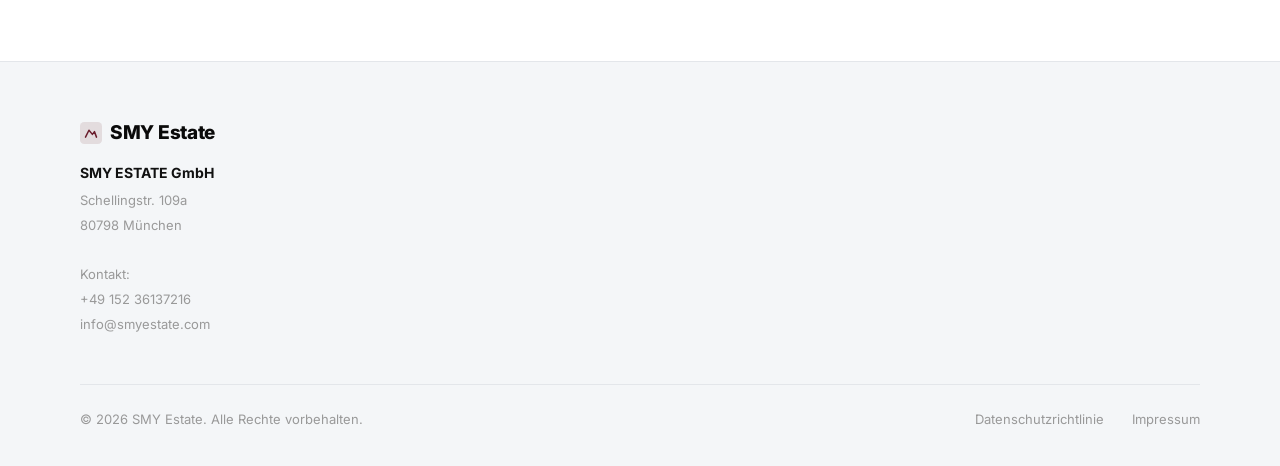
==== commit 3036ee80: "FiveRocks Partner Logo im Hero hinzugefügt" ====
--- a/index.html
+++ b/index.html
@@ -7,6 +7,57 @@
   <link rel="preconnect" href="https://fonts.googleapis.com">
   <link href="https://fonts.googleapis.com/css2?family=Inter:wght@300;400;500;600;700;800;900&display=swap" rel="stylesheet">
   <link rel="stylesheet" href="style.css">
+  <style>
+    .hero-headline-row {
+      display: flex;
+      align-items: center;
+      gap: 32px;
+      margin-bottom: 0;
+    }
+    .hero-headline-row h1 {
+      margin: 0;
+      flex: 1;
+    }
+    .hero-partner-side {
+      display: flex;
+      flex-direction: column;
+      align-items: center;
+      gap: 10px;
+      border-left: 1px solid rgba(255,255,255,0.2);
+      padding-left: 32px;
+      flex-shrink: 0;
+    }
+    .hero-partner-label {
+      font-size: 11px;
+      color: rgba(255,255,255,0.5);
+      letter-spacing: 0.07em;
+      text-transform: uppercase;
+      font-weight: 500;
+      text-align: center;
+      line-height: 1.5;
+    }
+    .hero-partner-logo {
+      height: 40px;
+      width: auto;
+      filter: brightness(0) invert(1);
+    }
+    @media (max-width: 768px) {
+      .hero-headline-row {
+        flex-direction: column;
+        align-items: flex-start;
+        gap: 20px;
+      }
+      .hero-partner-side {
+        border-left: none;
+        border-top: 1px solid rgba(255,255,255,0.2);
+        padding-left: 0;
+        padding-top: 20px;
+        flex-direction: row;
+        align-items: center;
+        gap: 14px;
+      }
+    }
+  </style>
 </head>
 <body>
 
@@ -19,7 +70,13 @@
       <div class="hero-bg"></div>
       <div class="hero-gradient"></div>
       <div class="hero-inner">
-        <h1>Notartermine mit finanzstarken<br>Kapitalanlegern in Ø 42 Tagen</h1>
+        <div class="hero-headline-row">
+          <h1>Notartermine mit finanzstarken<br>Kapitalanlegern in Ø 42 Tagen</h1>
+          <div class="hero-partner-side">
+            <span class="hero-partner-label">Offizieller<br>Entwicklerpartner</span>
+            <img src="img/FiveRocks.svg" alt="FiveRocks Development" class="hero-partner-logo">
+          </div>
+        </div>
         <p class="hero-sub">Für Bauträger, Projektentwickler, Makler und Kapitalanlagevertriebe</p>
         <div class="hero-btns">
           <button class="btn-accent lg" onclick="openModal()">Infotermin vereinbaren</button>
@@ -35,6 +92,7 @@
             <div class="hstat-l">erfolgreich umgesetzt</div>
           </div>
         </div>
+
       </div>
     </section>
 
--- a/style.css
+++ b/style.css
@@ -20,7 +20,7 @@
   --border:   #E3E6EA;
   --white:    #fff;
   --font:     'Inter', sans-serif;
-  --px:       64px;  /* horizontal padding */
+  --px:       64px;
 }
 
 body {
@@ -95,7 +95,6 @@
   font-size: 13px; color: rgba(255,255,255,.45); text-decoration: none;
 }
 
-/* Burger button (hidden on desktop) */
 .burger {
   display: none;
   flex-direction: column; gap: 5px; cursor: pointer;
@@ -110,7 +109,6 @@
 .burger.open span:nth-child(2) { opacity: 0; }
 .burger.open span:nth-child(3) { transform: translateY(-7px) rotate(-45deg); }
 
-/* Mobile nav drawer */
 .mobile-nav {
   display: none;
   position: fixed; top: 66px; inset: 66px 0 0;
@@ -164,10 +162,44 @@
 .hero-inner {
   max-width: 1120px; margin: 0 auto; width: 100%; position: relative; z-index: 2;
 }
-.hero h1 {
+
+/* ── HERO HEADLINE ROW mit Partner-Logo ── */
+.hero-headline-row {
+  display: flex;
+  align-items: center;
+  gap: 40px;
+  margin-bottom: 14px;
+}
+.hero-headline-row h1 {
   font-size: clamp(38px, 5.5vw, 72px); font-weight: 800; line-height: 1.05;
-  color: #fff; letter-spacing: -2.5px; margin-bottom: 14px; max-width: 820px;
-}
+  color: #fff; letter-spacing: -2.5px; margin-bottom: 0; max-width: 820px;
+  flex: 1;
+}
+.hero-partner-side {
+  display: flex;
+  flex-direction: column;
+  align-items: center;
+  gap: 10px;
+  border-left: 1px solid rgba(255,255,255,0.2);
+  padding-left: 40px;
+  flex-shrink: 0;
+}
+.hero-partner-label {
+  font-size: 11px;
+  color: rgba(255,255,255,0.45);
+  letter-spacing: 0.08em;
+  text-transform: uppercase;
+  font-weight: 500;
+  text-align: center;
+  line-height: 1.6;
+}
+.hero-partner-logo {
+  height: 250px;
+  width: auto;
+  filter: brightness(0) invert(1);
+  opacity: 0.85;
+}
+
 .hero-sub {
   font-size: 17px; color: rgba(255,255,255,.4); margin-bottom: 36px;
 }
@@ -343,21 +375,6 @@
 }
 .wir-grid { display: grid; grid-template-columns: 1fr 1.4fr; gap: 16px; }
 .wir-photo { border-radius: 14px; overflow: hidden; min-height: 380px; }
-.wir-photo-ph {
-  width: 100%; height: 100%; min-height: 380px;
-  background: linear-gradient(160deg,#1a2d3a,#2c4a5a);
-  display: flex; align-items: flex-end; justify-content: flex-start;
-  padding: 24px; position: relative; border-radius: 14px;
-}
-.wir-photo-center {
-  position: absolute; inset: 0;
-  display: flex; align-items: center; justify-content: center; flex-direction: column; gap: 8px;
-}
-.wir-photo-label {
-  position: relative; z-index: 2;
-  background: rgba(255,255,255,.08); border-radius: 8px; padding: 10px 16px;
-}
-.wir-photo-label span { font-size: 13px; font-weight: 700; color: #fff; letter-spacing: 1px; }
 .wir-content {
   background: var(--off); border-radius: 14px; padding: 52px;
   display: flex; flex-direction: column; justify-content: center;
@@ -415,7 +432,6 @@
 }
 .profit-grid { display: grid; grid-template-columns: repeat(3, 1fr); gap: 16px; }
 .pf-card { border-radius: 14px; overflow: hidden; position: relative; min-height: 380px; }
-.pf-inner { width: 100%; height: 100%; min-height: 380px; display: flex; align-items: flex-end; padding: 0; border-radius: 14px; overflow: hidden; }
 .pf-label {
   position: absolute; bottom: 0; left: 0; right: 0;
   padding: 24px; background: linear-gradient(to top, rgba(0,0,0,.75), transparent);
@@ -457,11 +473,6 @@
 }
 .final-sub { font-size: 14px; color: var(--lgrey); margin-bottom: 24px; }
 .final-photo { overflow: hidden; }
-.final-photo-ph {
-  width: 100%; height: 100%; min-height: 240px;
-  background: linear-gradient(135deg, #a8c5d8, #7da8c0);
-  display: flex; align-items: center; justify-content: center;
-}
 
 /* ══════════════════════════════════════
    FOOTER
@@ -539,16 +550,13 @@
 @media (max-width: 768px) {
   :root { --px: 20px; }
 
-  /* NAV */
   header { height: 60px; }
   .nav-links { display: none; }
   .nav-right { display: none; }
   .burger { display: flex; }
   .mobile-nav { top: 60px; inset: 60px 0 0; }
 
-  /* HERO */
   .hero { padding: 100px var(--px) 60px; min-height: auto; }
-  .hero h1 { font-size: clamp(32px, 8vw, 48px); letter-spacing: -1.5px; }
   .hero-sub { font-size: 15px; }
   .hero-btns { flex-direction: column; gap: 10px; }
   .hero-btns .btn-accent, .hero-btns .btn-outline-w { width: 100%; text-align: center; }
@@ -557,39 +565,47 @@
   .hero-stats { gap: 24px; }
   .hstat { padding-right: 24px; margin-right: 24px; }
 
-  /* TRUST */
+  /* Hero Headline auf Mobile untereinander */
+  .hero-headline-row {
+    flex-direction: column;
+    align-items: flex-start;
+    gap: 24px;
+  }
+  .hero-headline-row h1 { font-size: clamp(32px, 8vw, 48px); letter-spacing: -1.5px; }
+  .hero-partner-side {
+    flex-direction: row;
+    border-left: none;
+    border-top: 1px solid rgba(255,255,255,0.2);
+    padding-left: 0;
+    padding-top: 20px;
+    gap: 14px;
+    width: 100%;
+  }
+
   .trust { padding-bottom: 40px; }
   .trust-grid { grid-template-columns: 1fr; gap: 10px; }
-  .tcard-ph { min-height: 180px; }
-
-  /* ZAHLEN */
+
   .zahlen { padding: 60px var(--px); }
   .zahlen-card { grid-template-columns: 1fr; }
-  .zahlen-photo-ph { min-height: 220px; }
   .zahlen-info { padding: 32px 28px; }
   .zahlen-stats { grid-template-columns: 1fr 1fr; }
   .zstat { padding: 20px 24px; }
 
-  /* MEHR */
   .mehr { padding: 60px var(--px); }
   .mehr h2 { margin-bottom: 40px; }
   .mehr-grid { grid-template-columns: 1fr; gap: 32px; }
   .mehr-right { order: -1; }
   .mehr-text { max-width: 100%; }
 
-  /* WARUM */
   .warum { padding: 60px var(--px); }
   .warum h2 { margin-bottom: 40px; text-align: left; }
   .warum-grid { grid-template-columns: 1fr; gap: 36px; }
   .warum-inner { text-align: left; }
 
-  /* WIR */
   .wir { padding: 60px var(--px); }
   .wir-grid { grid-template-columns: 1fr; }
-  .wir-photo-ph { min-height: 240px; }
   .wir-content { padding: 32px; }
 
-  /* PROCESS */
   .process { padding: 60px var(--px); }
   .pcard { grid-template-columns: 1fr; }
   .pcard.reverse { direction: ltr; }
@@ -599,35 +615,28 @@
   .bonus-text { padding: 36px 32px; }
   .bonus-dark { min-height: 140px; }
 
-  /* PROFITIEREN */
   .profitieren { padding: 60px var(--px); }
   .profit-grid { grid-template-columns: 1fr; gap: 12px; }
   .pf-card { min-height: 240px; }
-  .pf-inner { min-height: 240px; }
-
-  /* DARK CTA */
+
   .dark-cta { padding: 72px var(--px); }
   .dark-cta-btns { flex-direction: column; align-items: stretch; }
   .dark-cta-btns .btn-accent,
   .dark-cta-btns .btn-white { text-align: center; }
 
-  /* FINAL CTA */
   .final-cta { padding: 0 var(--px) 60px; }
   .final-card { grid-template-columns: 1fr; }
   .final-left { margin: 12px; padding: 32px 28px; }
   .final-photo { display: none; }
 
-  /* FOOTER */
   footer { padding: 40px var(--px) 28px; }
   .footer-bottom { flex-direction: column; align-items: flex-start; gap: 12px; }
   .footer-legal { flex-wrap: wrap; gap: 16px; }
 
-  /* MODAL */
   .modal { padding: 32px 24px; }
   .modal h3 { font-size: 20px; }
 }
 
 @media (max-width: 400px) {
   .zahlen-stats { grid-template-columns: 1fr; }
-  .hero h1 { font-size: 30px; }
 }
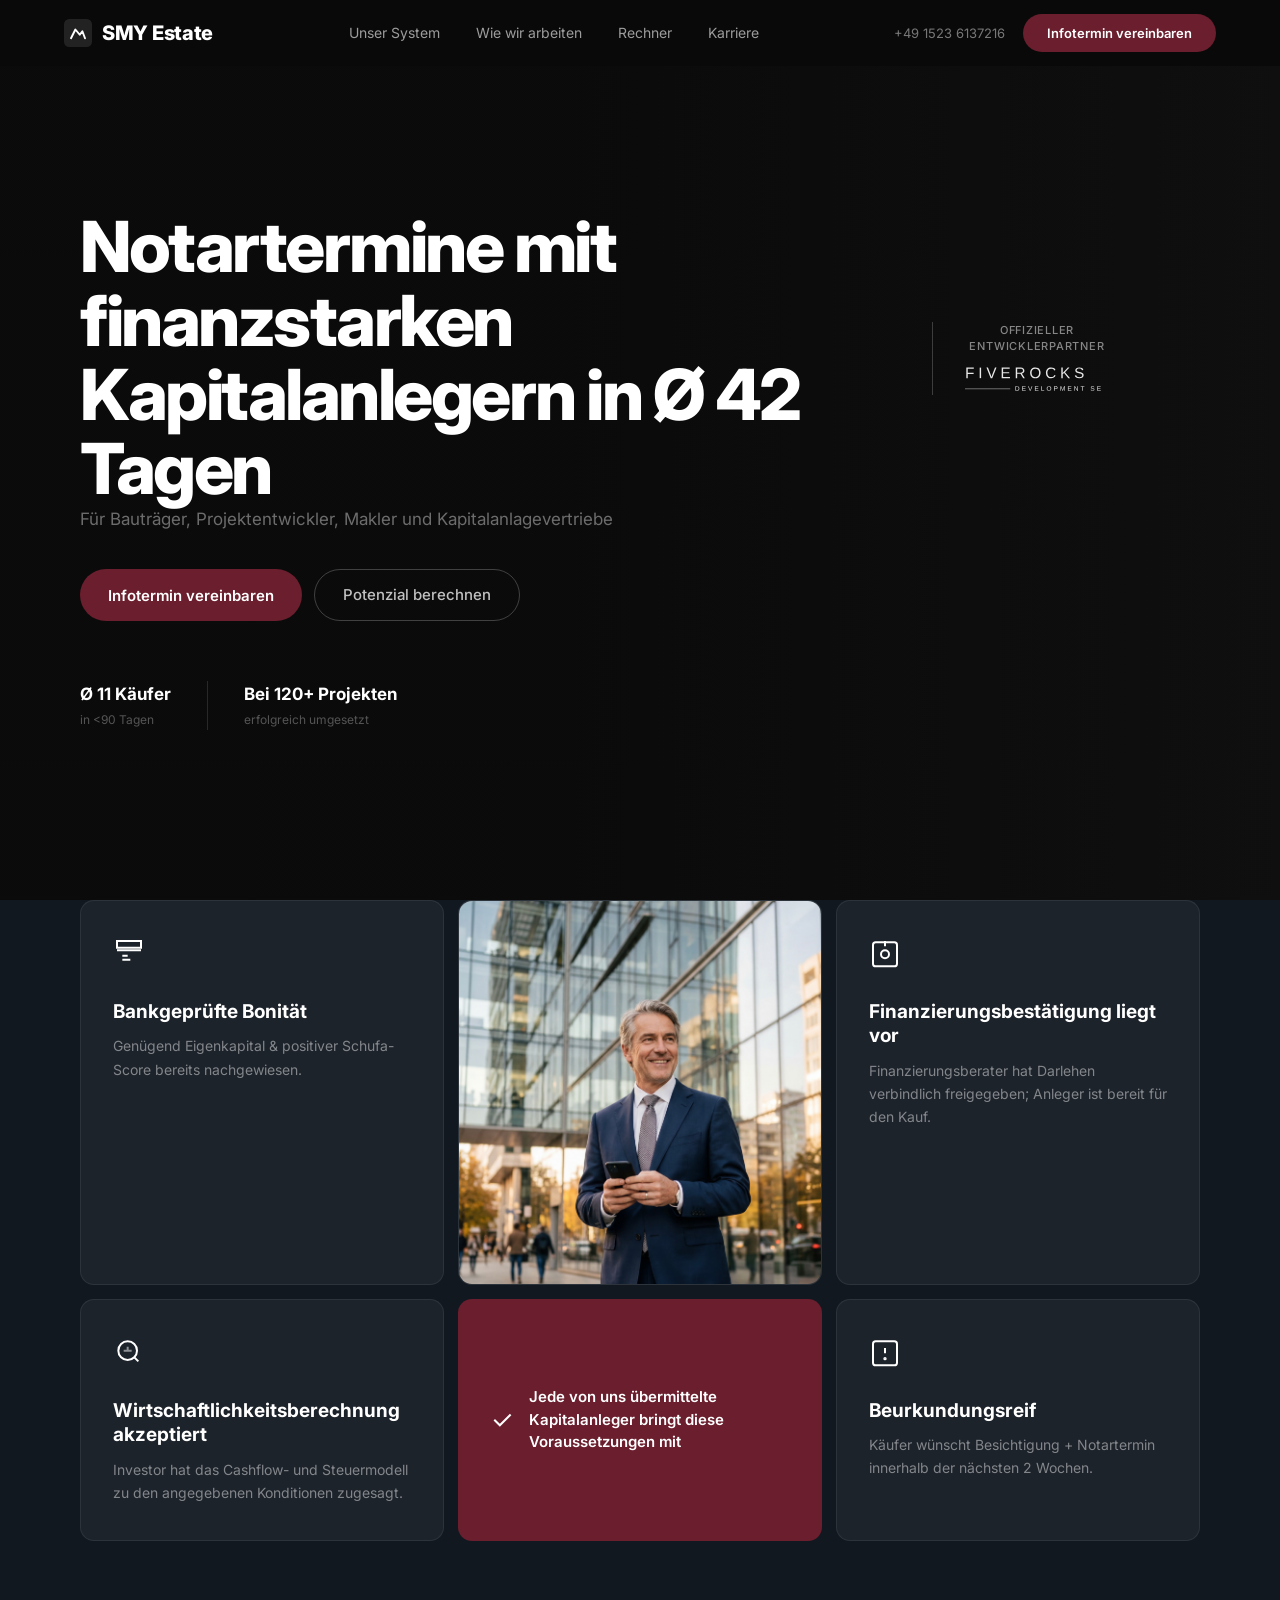
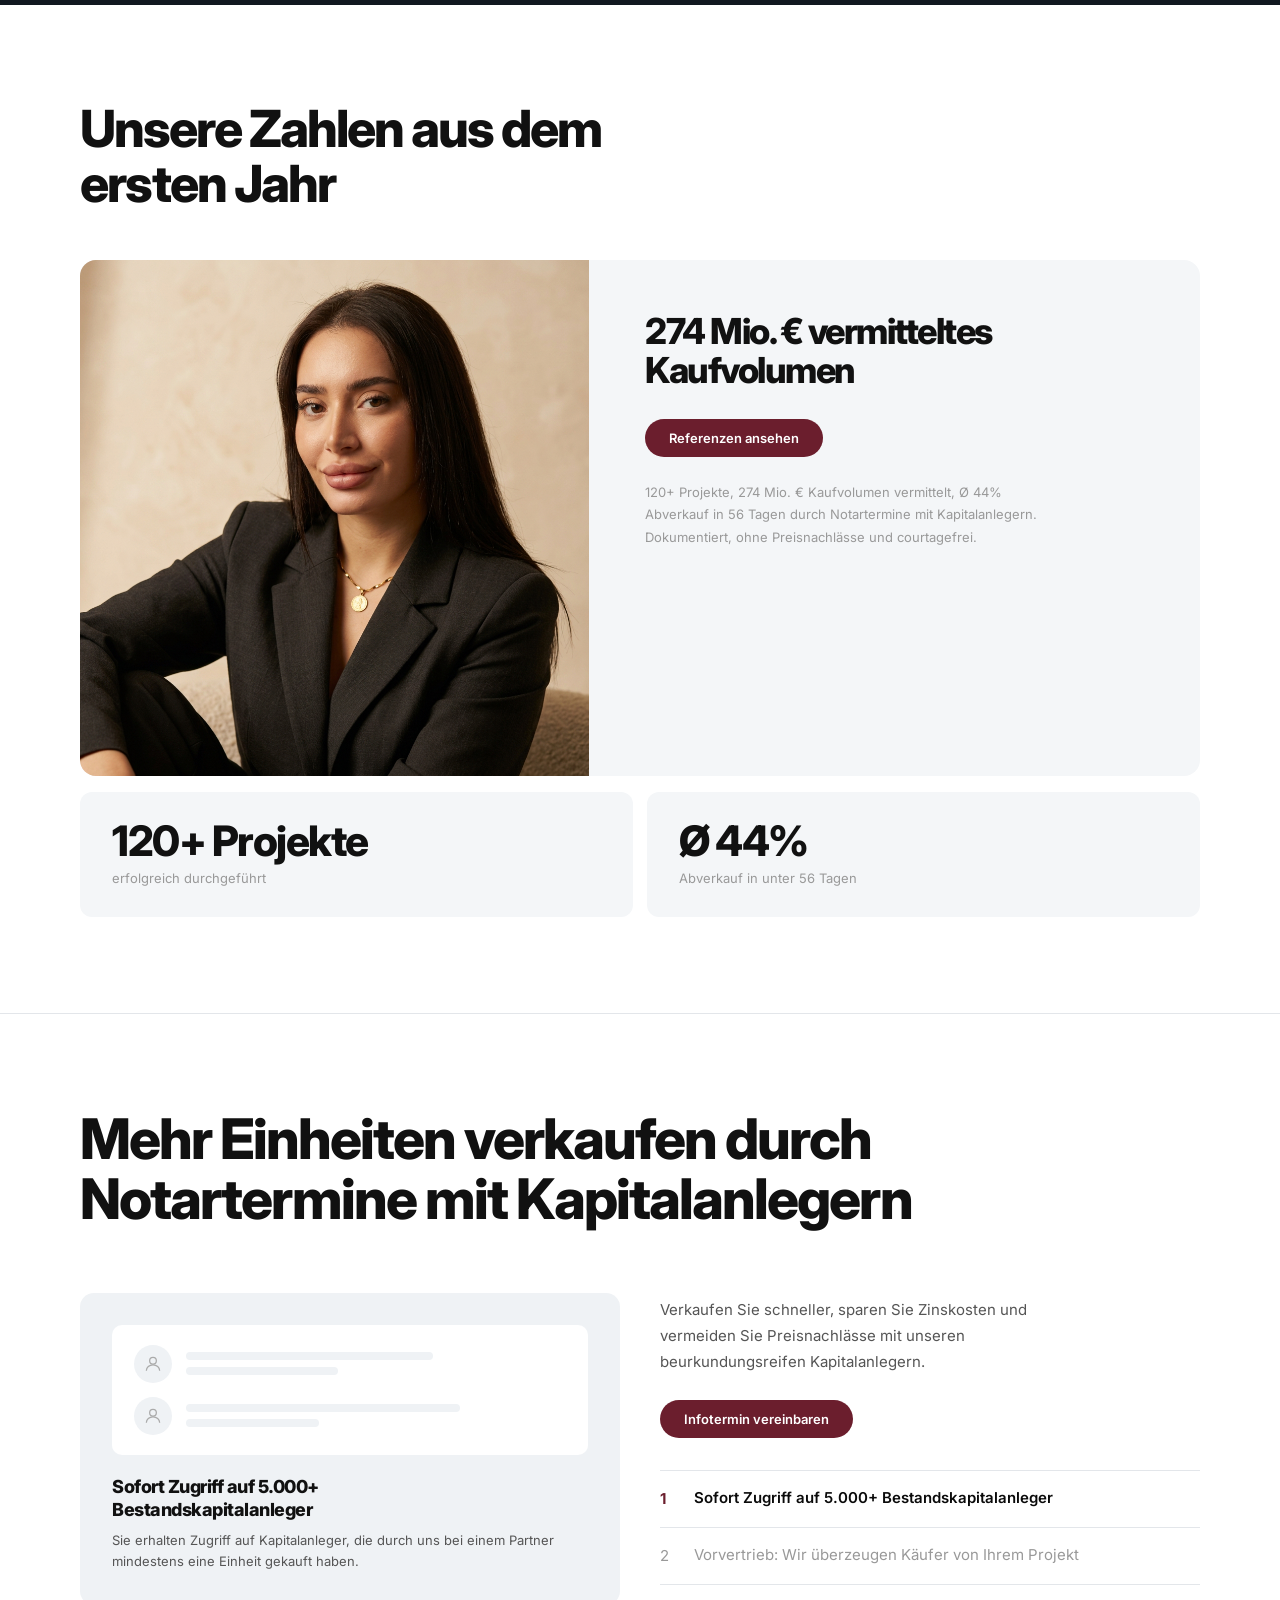
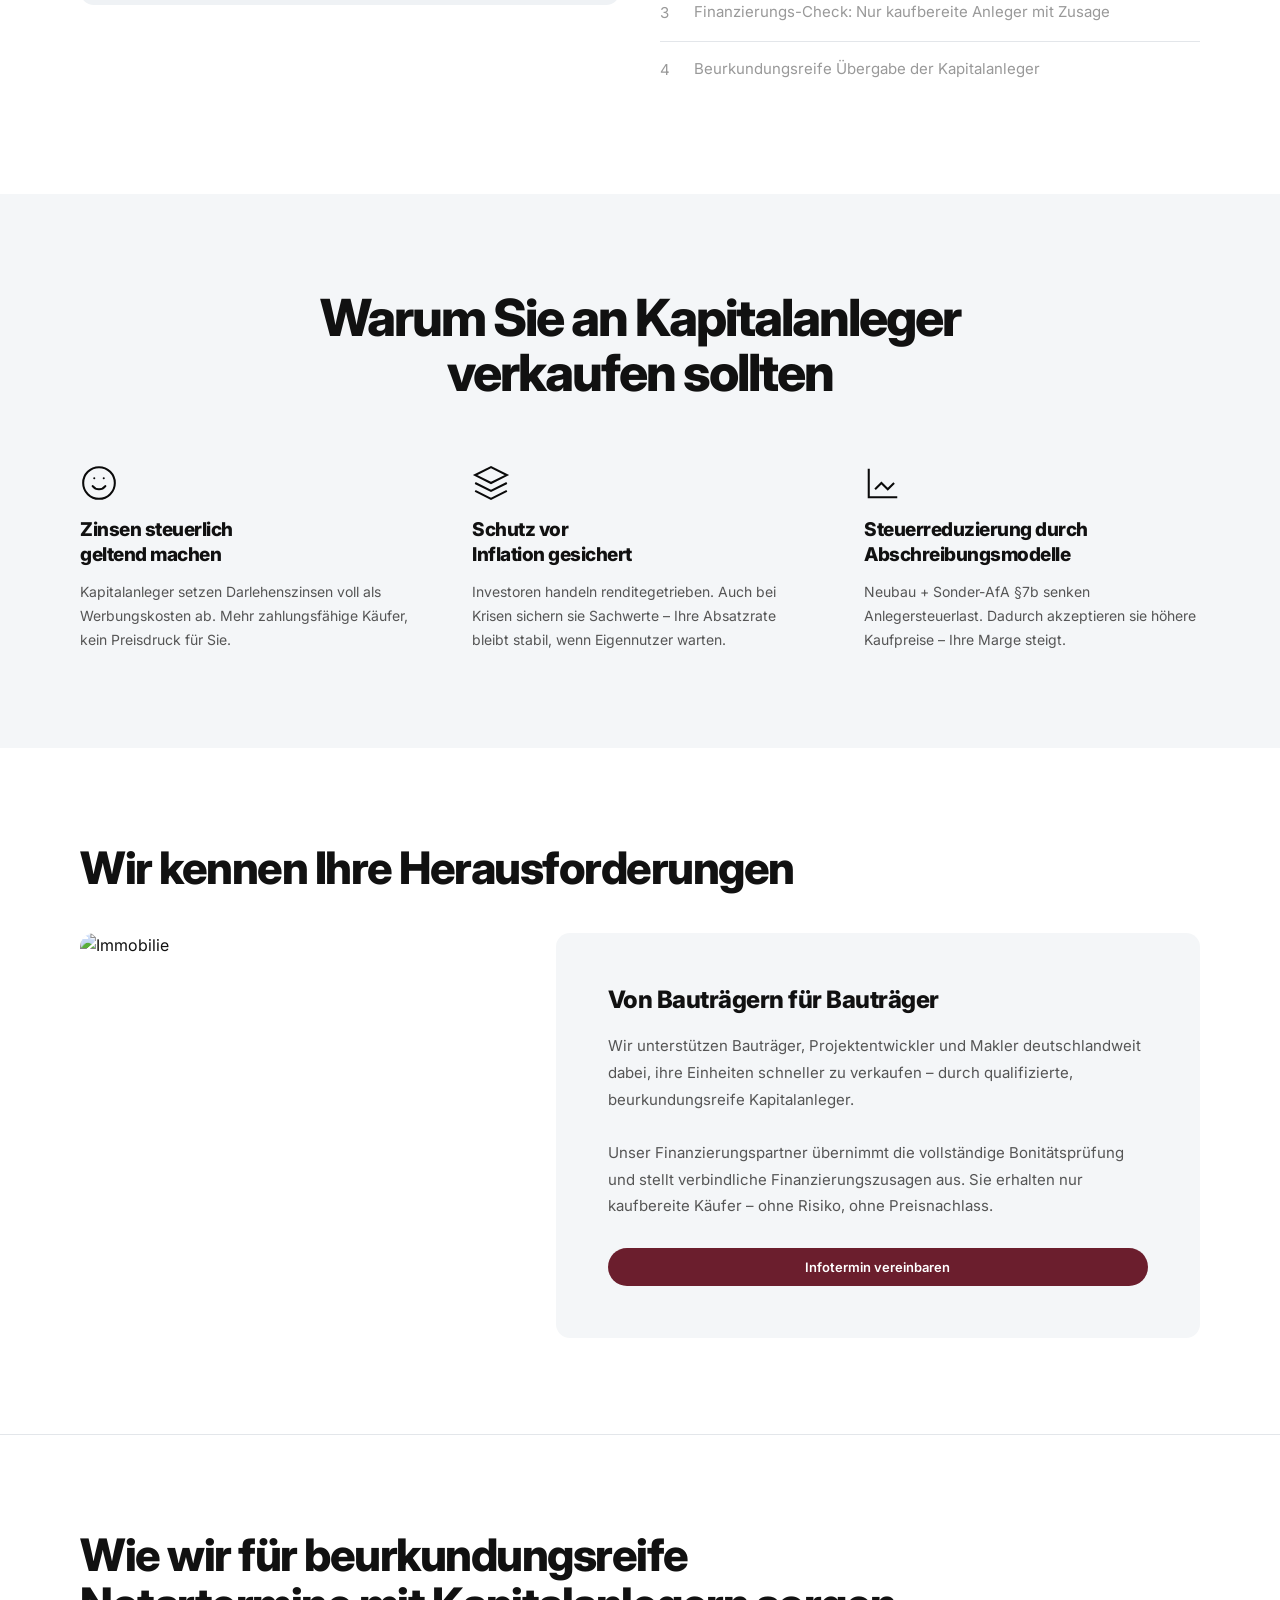
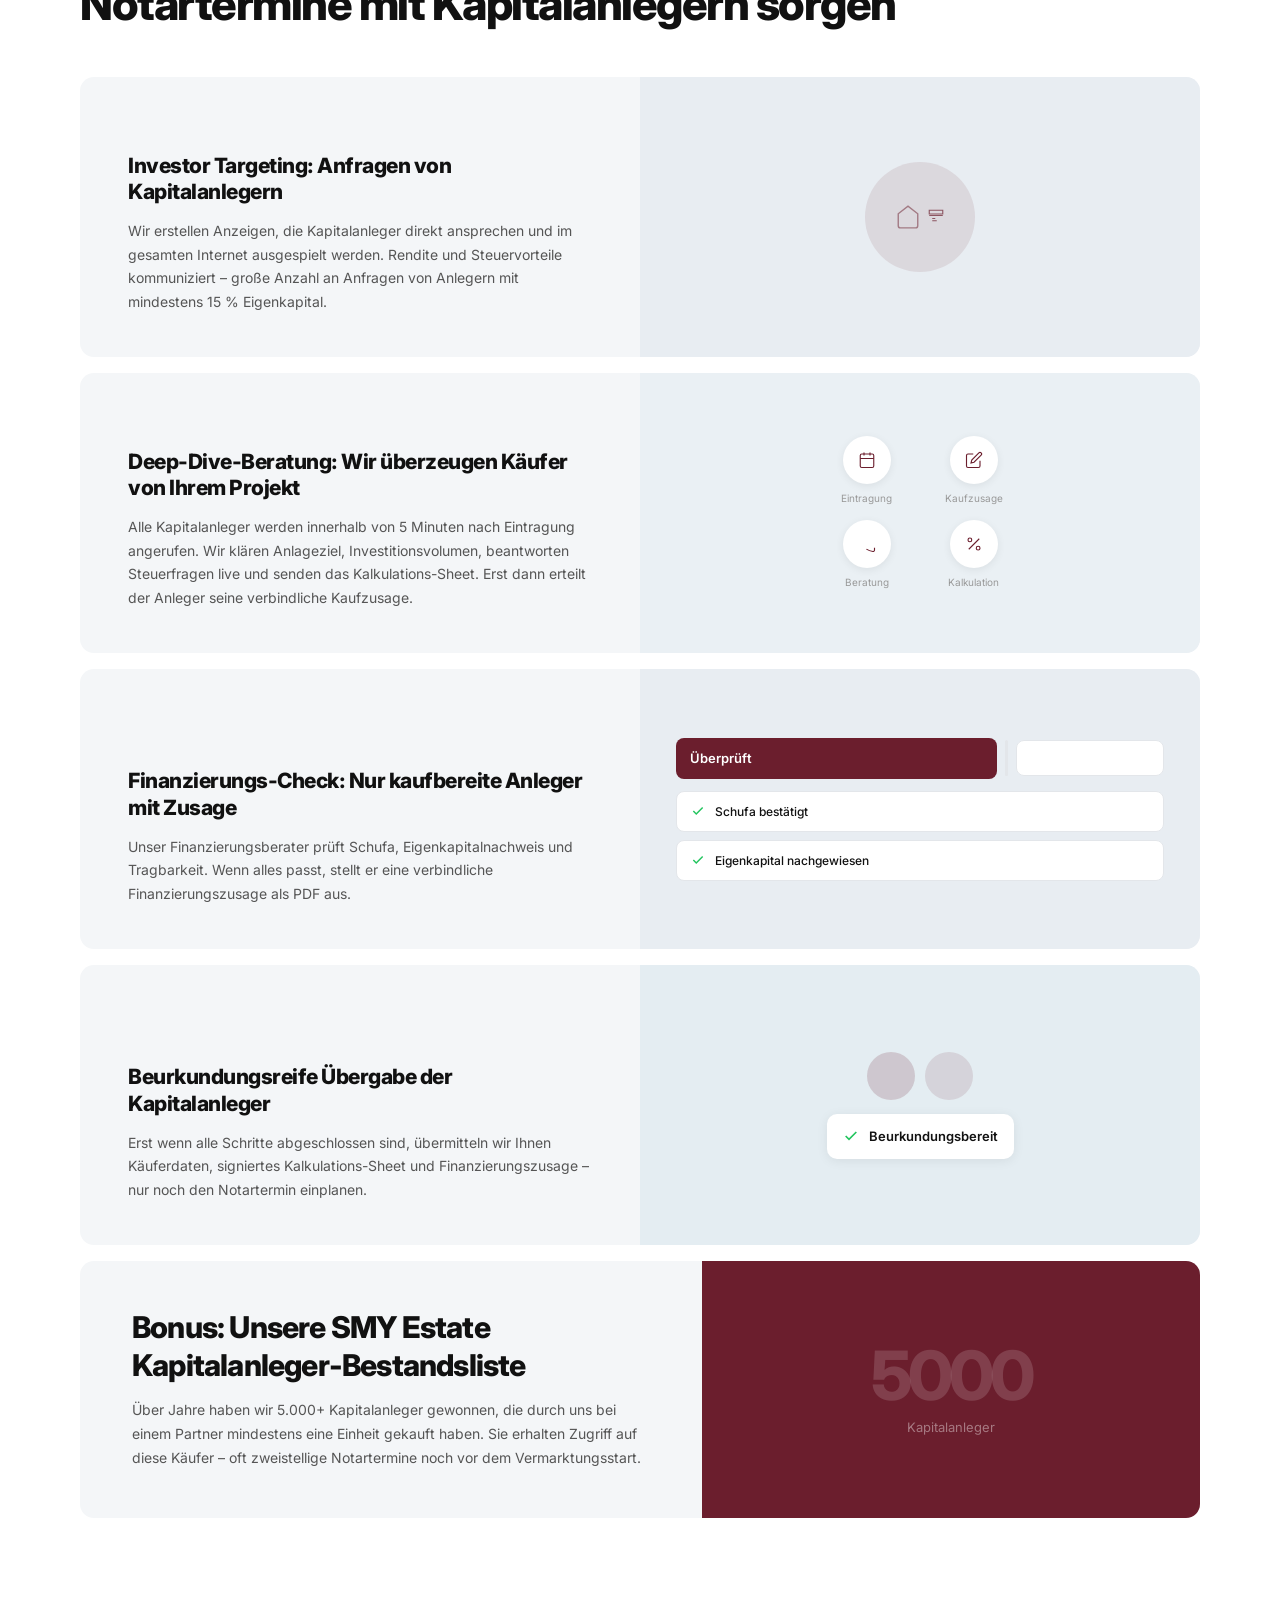
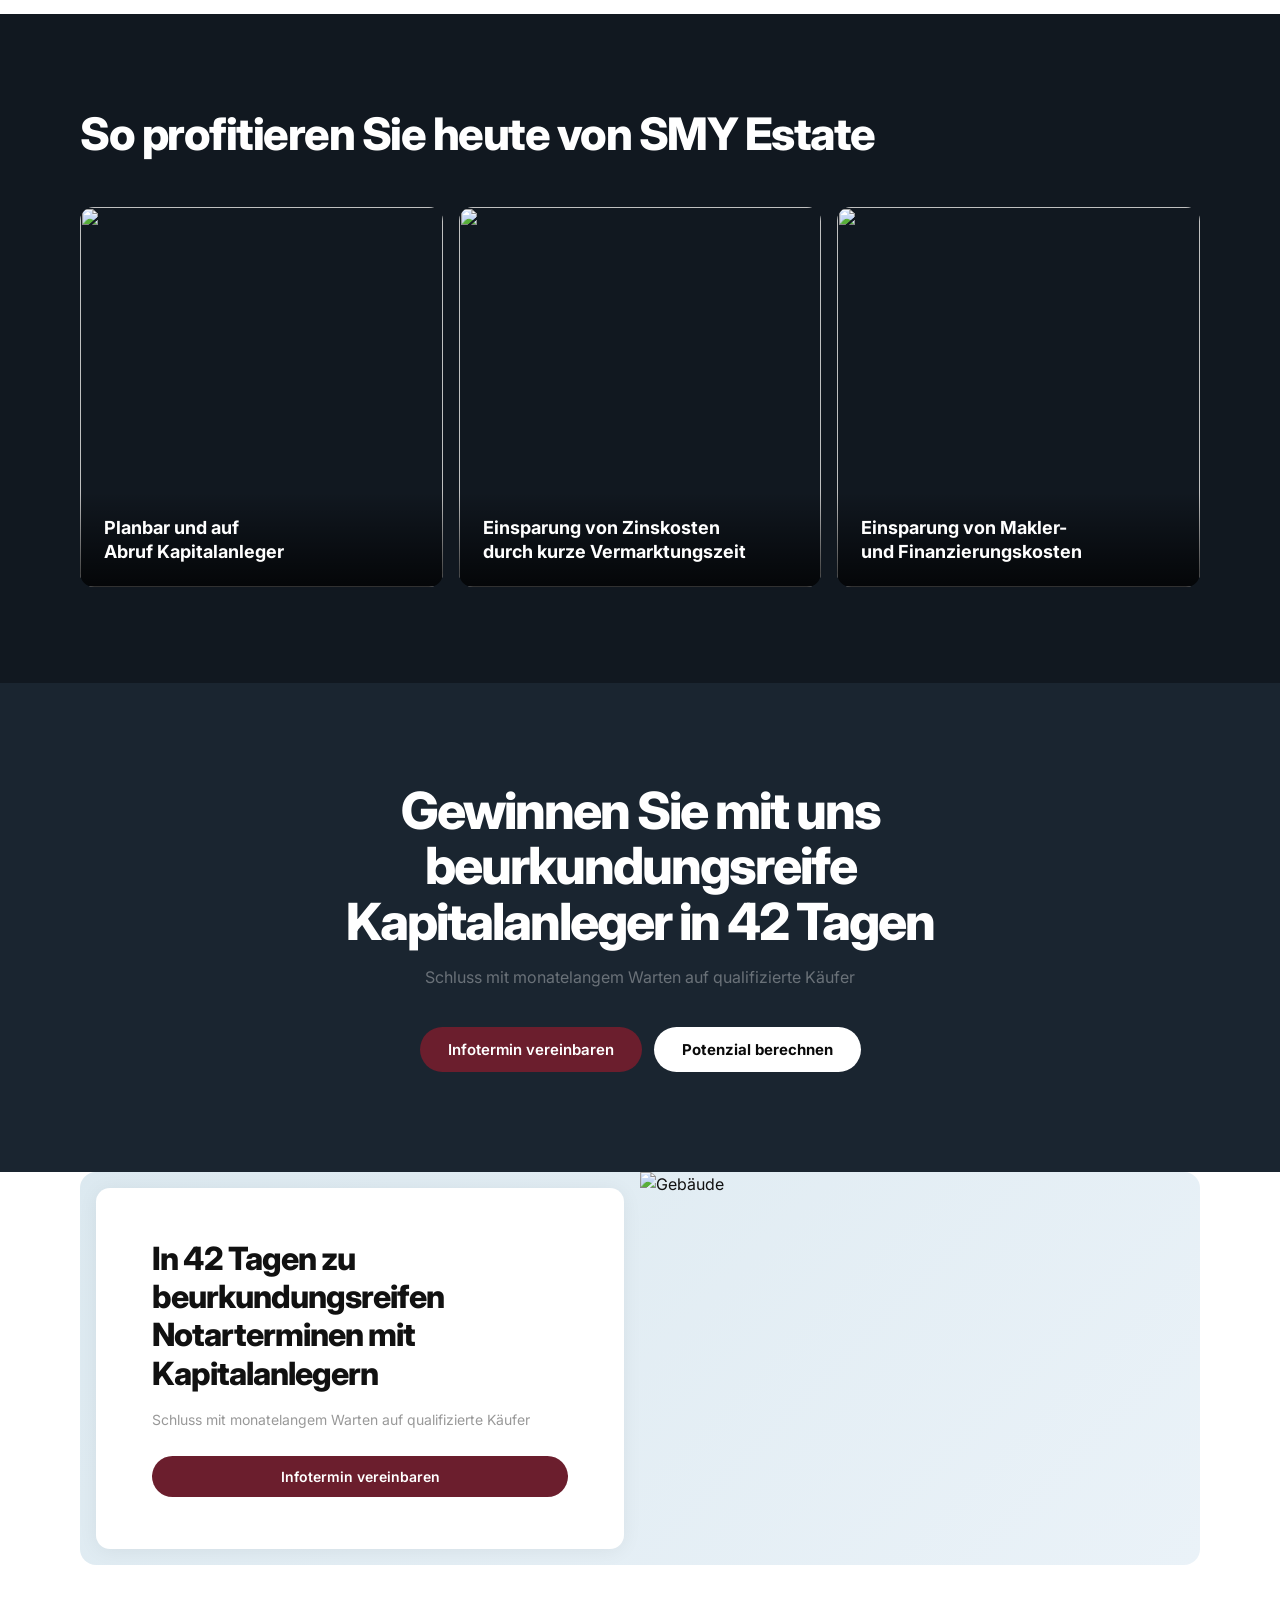
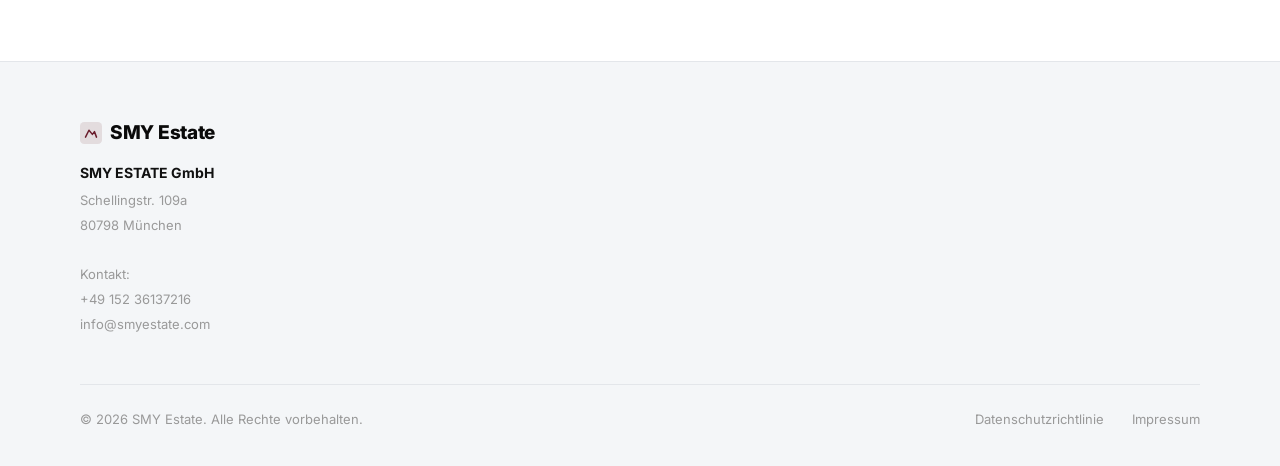
==== commit a098e9d4: "Adjust hero partner logo spacing and update FiveRocks SVG" ====
--- a/index.html
+++ b/index.html
@@ -37,7 +37,7 @@
       line-height: 1.5;
     }
     .hero-partner-logo {
-      height: 40px;
+      height: 30px;
       width: auto;
       filter: brightness(0) invert(1);
     }
@@ -48,14 +48,14 @@
         gap: 20px;
       }
       .hero-partner-side {
-        border-left: none;
-        border-top: 1px solid rgba(255,255,255,0.2);
-        padding-left: 0;
-        padding-top: 20px;
-        flex-direction: row;
-        align-items: center;
-        gap: 14px;
-      }
+  display: flex;
+  flex-direction: column;
+  align-items: center;
+  gap: 6px;
+  border-left: 1px solid rgba(255,255,255,0.2);
+  padding-left: 32px;
+  flex-shrink: 0;
+}
     }
   </style>
 </head>
--- a/style.css
+++ b/style.css
@@ -179,27 +179,29 @@
   display: flex;
   flex-direction: column;
   align-items: center;
-  gap: 10px;
+  gap: 6px;
   border-left: 1px solid rgba(255,255,255,0.2);
-  padding-left: 40px;
+  padding-left: 28px;
   flex-shrink: 0;
 }
+
 .hero-partner-label {
   font-size: 11px;
-  color: rgba(255,255,255,0.45);
-  letter-spacing: 0.08em;
+  color: rgba(255,255,255,0.5);
+  letter-spacing: 0.07em;
   text-transform: uppercase;
   font-weight: 500;
   text-align: center;
-  line-height: 1.6;
-}
+  line-height: 1.5;
+}
+
 .hero-partner-logo {
-  height: 250px;
+  height: 34px;
   width: auto;
+  display: block;
   filter: brightness(0) invert(1);
-  opacity: 0.85;
-}
-
+  opacity: 0.9;
+}
 .hero-sub {
   font-size: 17px; color: rgba(255,255,255,.4); margin-bottom: 36px;
 }
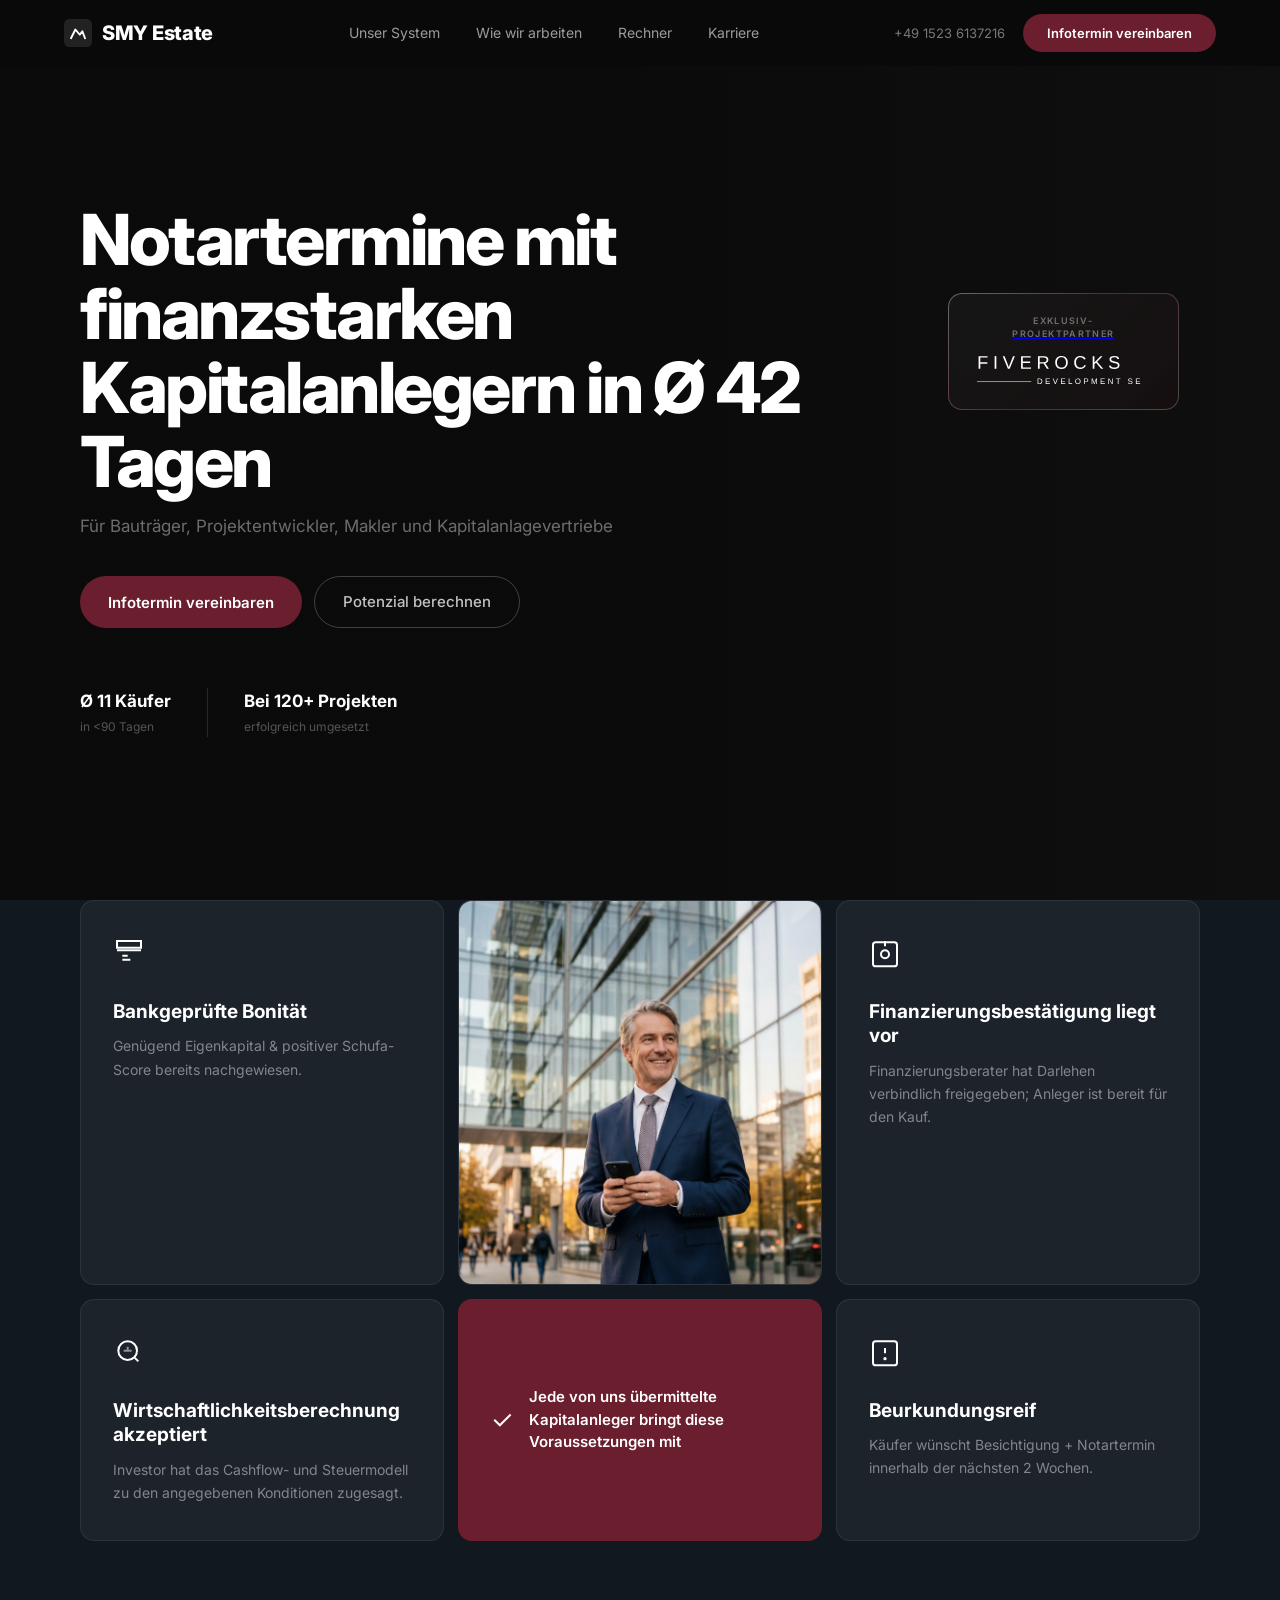
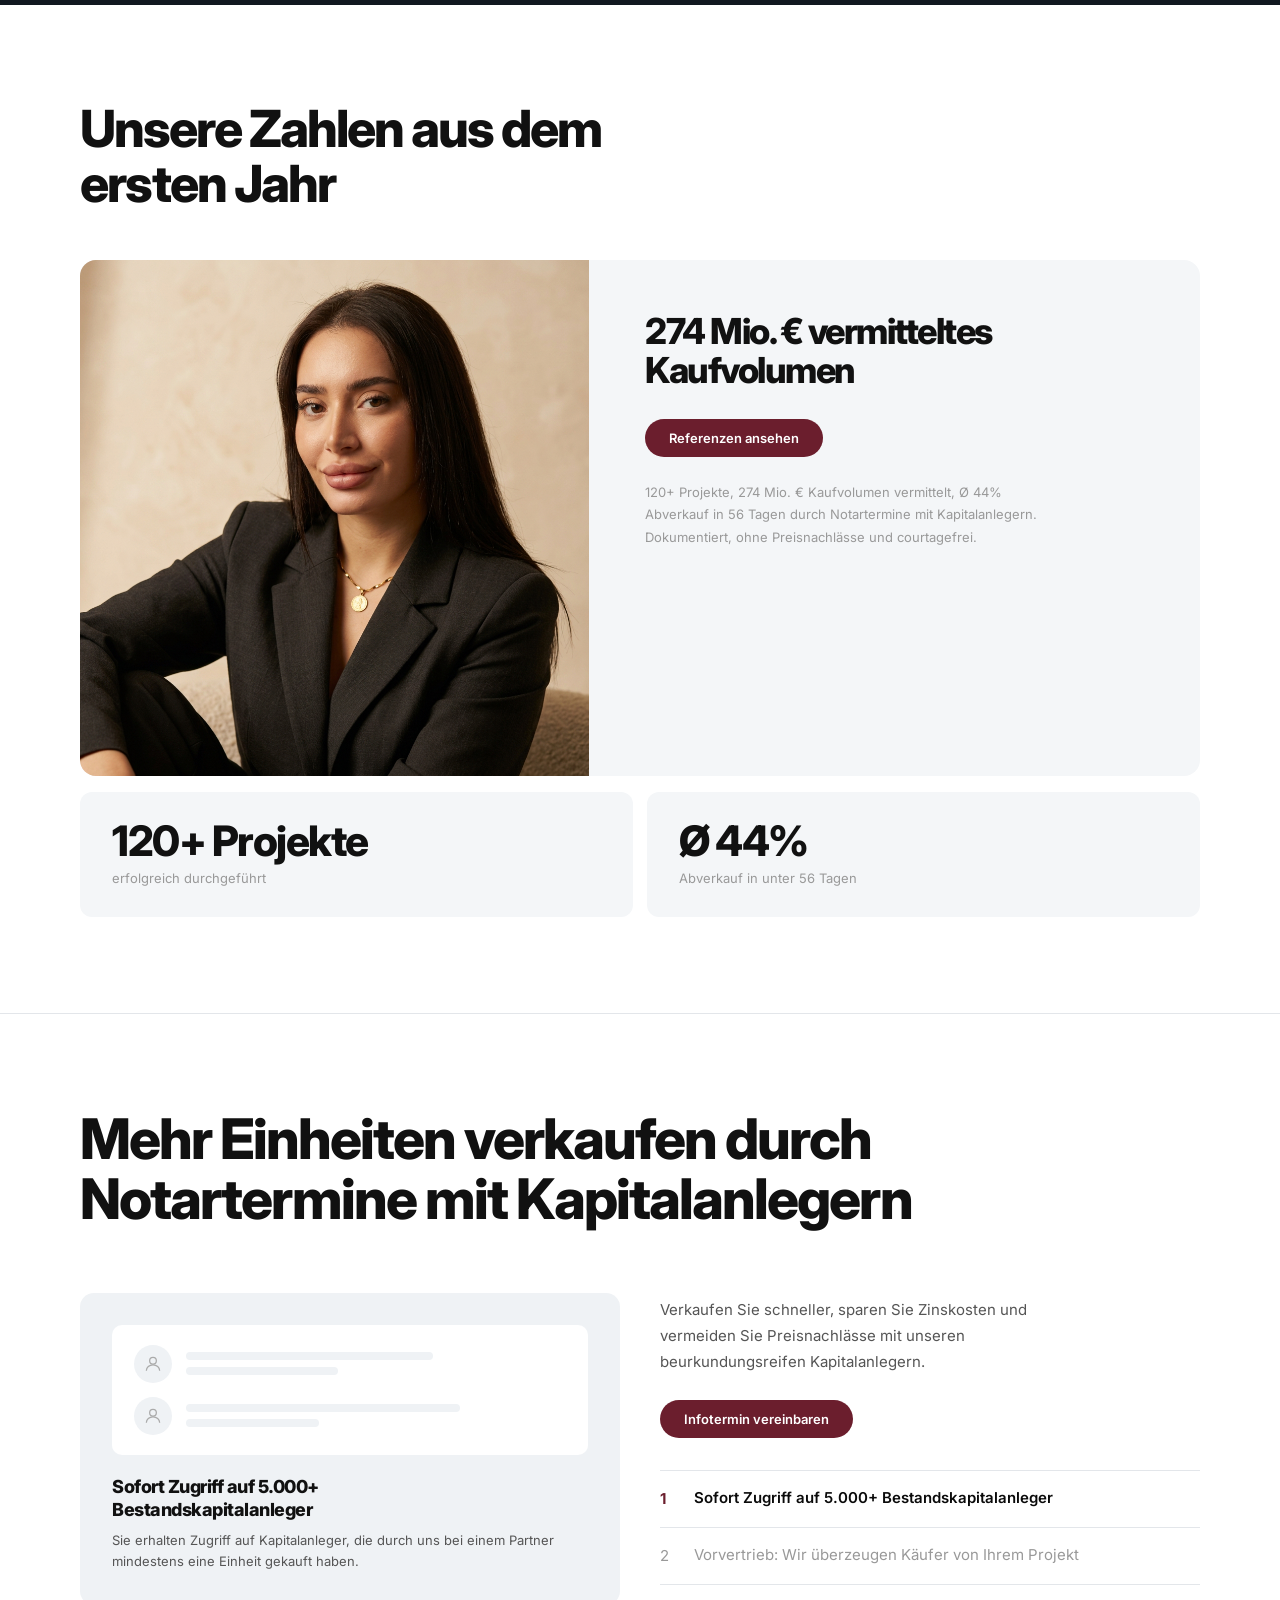
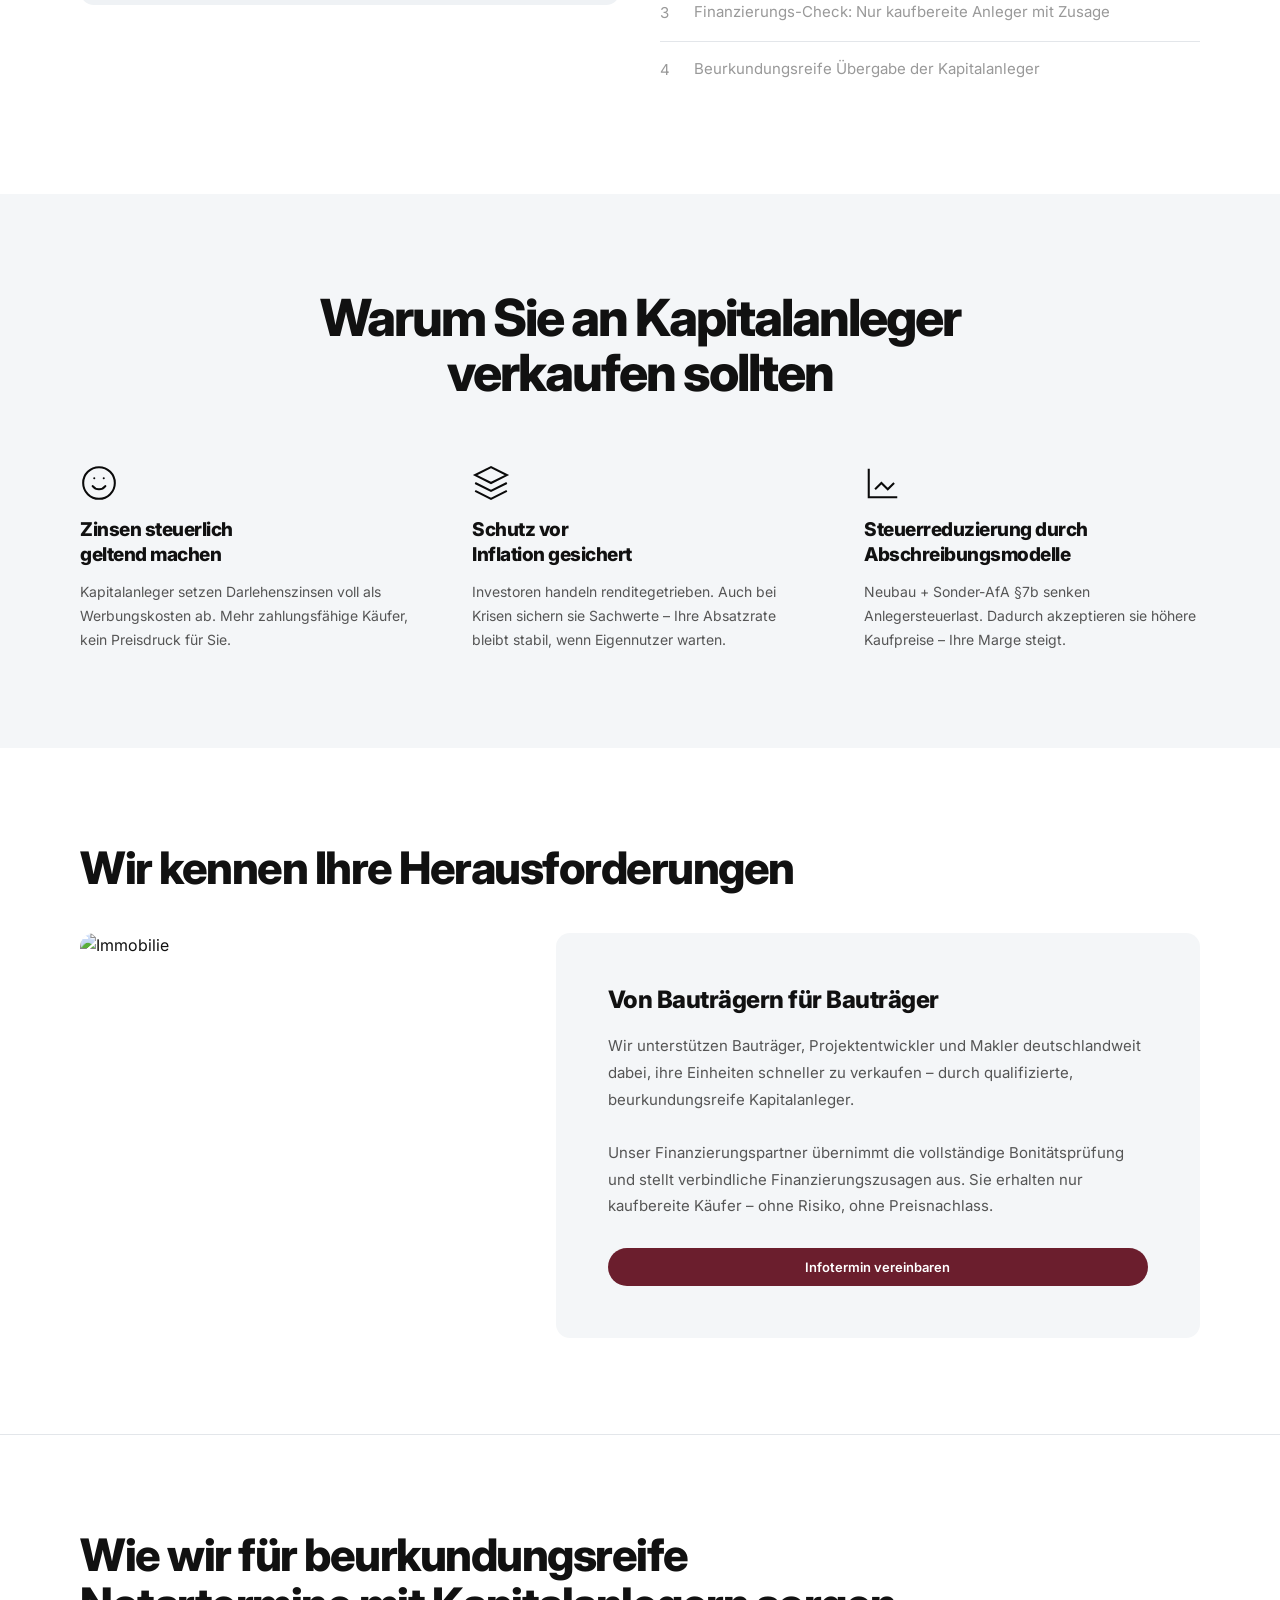
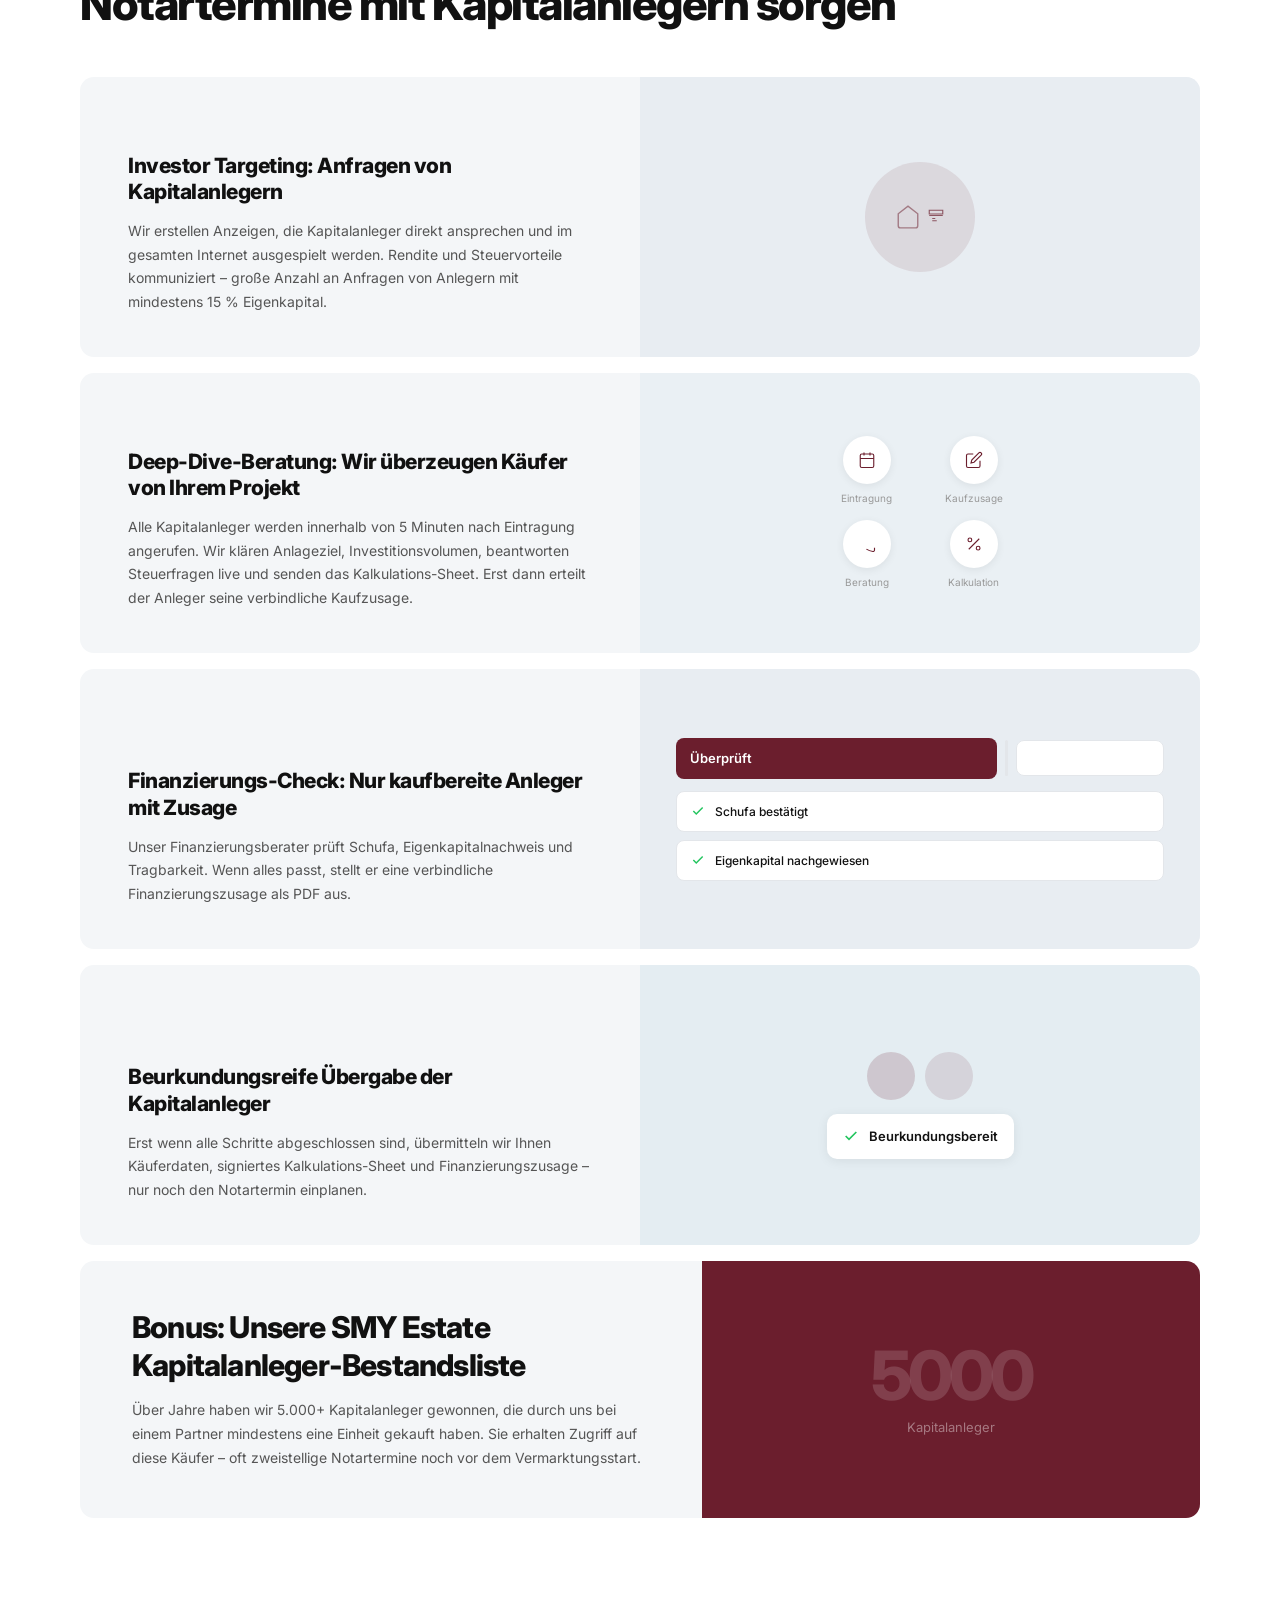
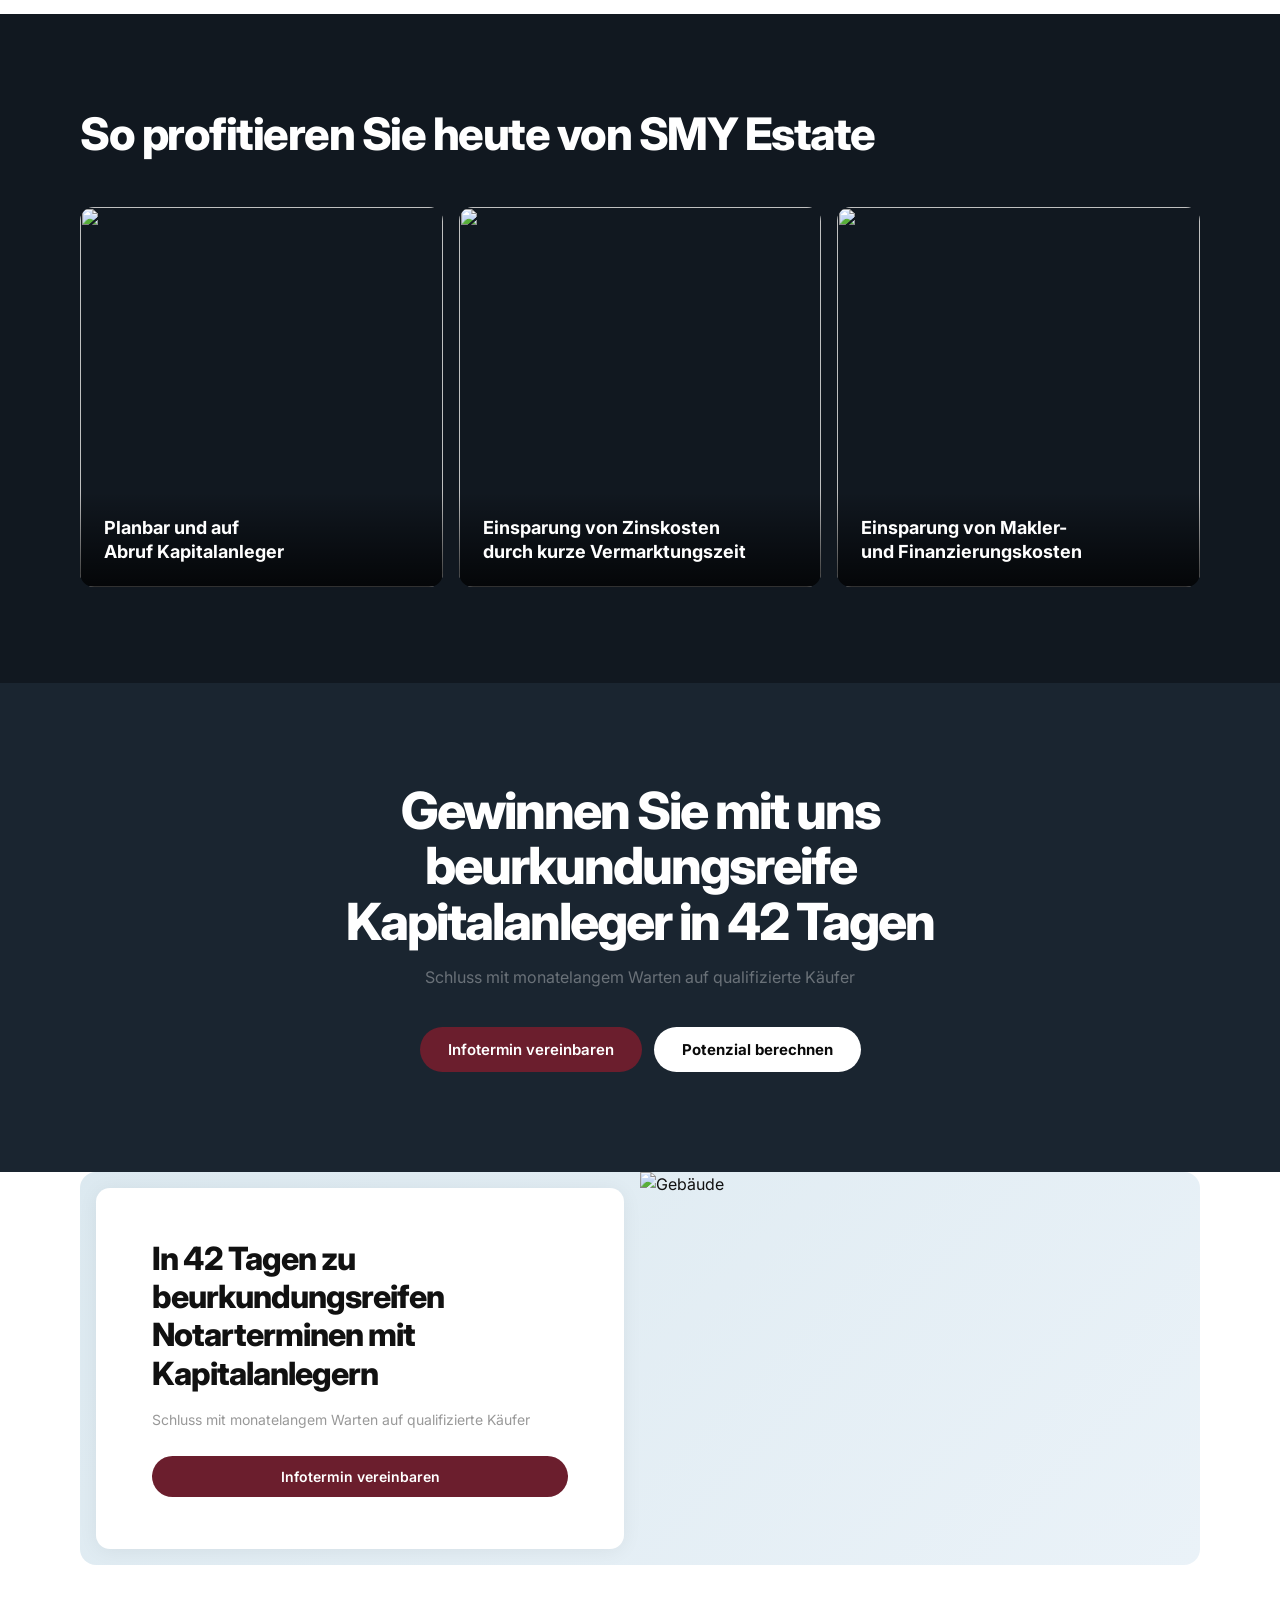
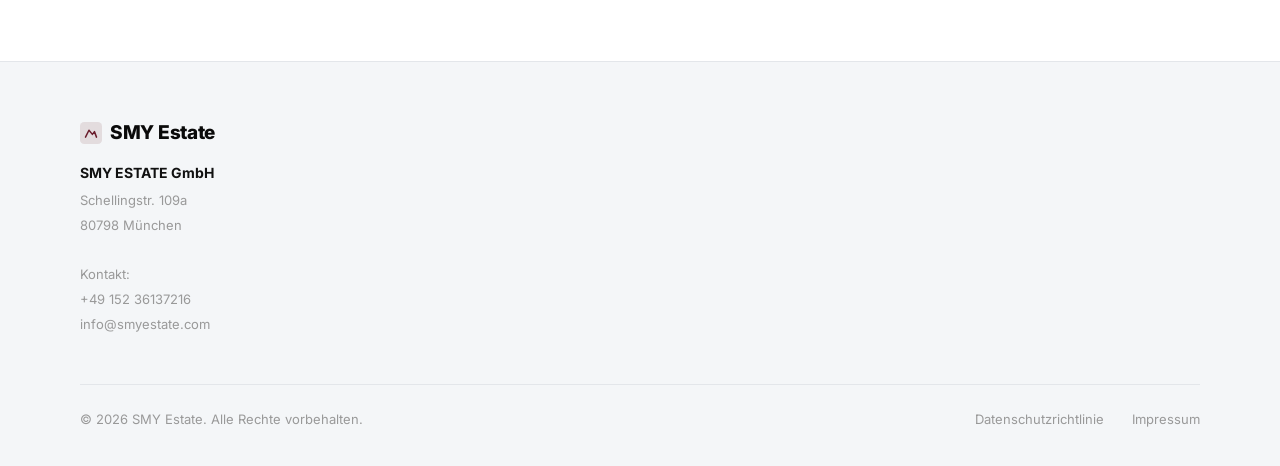
==== commit 591ce685: "Update website" ====
--- a/index.html
+++ b/index.html
@@ -7,57 +7,6 @@
   <link rel="preconnect" href="https://fonts.googleapis.com">
   <link href="https://fonts.googleapis.com/css2?family=Inter:wght@300;400;500;600;700;800;900&display=swap" rel="stylesheet">
   <link rel="stylesheet" href="style.css">
-  <style>
-    .hero-headline-row {
-      display: flex;
-      align-items: center;
-      gap: 32px;
-      margin-bottom: 0;
-    }
-    .hero-headline-row h1 {
-      margin: 0;
-      flex: 1;
-    }
-    .hero-partner-side {
-      display: flex;
-      flex-direction: column;
-      align-items: center;
-      gap: 10px;
-      border-left: 1px solid rgba(255,255,255,0.2);
-      padding-left: 32px;
-      flex-shrink: 0;
-    }
-    .hero-partner-label {
-      font-size: 11px;
-      color: rgba(255,255,255,0.5);
-      letter-spacing: 0.07em;
-      text-transform: uppercase;
-      font-weight: 500;
-      text-align: center;
-      line-height: 1.5;
-    }
-    .hero-partner-logo {
-      height: 30px;
-      width: auto;
-      filter: brightness(0) invert(1);
-    }
-    @media (max-width: 768px) {
-      .hero-headline-row {
-        flex-direction: column;
-        align-items: flex-start;
-        gap: 20px;
-      }
-      .hero-partner-side {
-  display: flex;
-  flex-direction: column;
-  align-items: center;
-  gap: 6px;
-  border-left: 1px solid rgba(255,255,255,0.2);
-  padding-left: 32px;
-  flex-shrink: 0;
-}
-    }
-  </style>
 </head>
 <body>
 
@@ -72,10 +21,10 @@
       <div class="hero-inner">
         <div class="hero-headline-row">
           <h1>Notartermine mit finanzstarken<br>Kapitalanlegern in Ø 42 Tagen</h1>
-          <div class="hero-partner-side">
-            <span class="hero-partner-label">Offizieller<br>Entwicklerpartner</span>
+          <a href="https://www.fiverocks.eu" target="_blank" rel="noopener" class="hero-partner-side">
+            <span class="hero-partner-label">Exklusiv-<br>Projektpartner</span>
             <img src="img/FiveRocks.svg" alt="FiveRocks Development" class="hero-partner-logo">
-          </div>
+          </a>
         </div>
         <p class="hero-sub">Für Bauträger, Projektentwickler, Makler und Kapitalanlagevertriebe</p>
         <div class="hero-btns">
@@ -92,7 +41,6 @@
             <div class="hstat-l">erfolgreich umgesetzt</div>
           </div>
         </div>
-
       </div>
     </section>
 
--- a/style.css
+++ b/style.css
@@ -2,643 +2,379 @@
    SMY ESTATE — style.css
    ═══════════════════════════════════════════ */
 
-/* ── RESET & ROOT ── */
-*, *::before, *::after { margin: 0; padding: 0; box-sizing: border-box; }
-html { scroll-behavior: smooth; -webkit-font-smoothing: antialiased; }
-
-:root {
-  --accent:   #6B1E2D;
-  --accent-h: #4a1520;
-  --black:    #0A0A0A;
-  --dark:     #111820;
-  --dark2:    #1a2530;
-  --text:     #111111;
-  --grey:     #555;
-  --lgrey:    #999;
-  --card:     #EFF2F5;
-  --off:      #F4F6F8;
-  --border:   #E3E6EA;
-  --white:    #fff;
-  --font:     'Inter', sans-serif;
-  --px:       64px;
-}
-
-body {
-  font-family: var(--font);
-  color: var(--text);
-  background: #fff;
-  overflow-x: hidden;
-  line-height: 1.6;
-}
-
-/* ── SHARED BUTTONS ── */
-.btn-accent {
-  background: var(--accent); color: #fff;
-  padding: 11px 24px; border-radius: 40px;
-  font-size: 13px; font-weight: 600; border: none; cursor: pointer;
-  font-family: var(--font); text-decoration: none;
-  transition: background .18s; display: inline-block; white-space: nowrap;
-}
-.btn-accent:hover { background: var(--accent-h); }
-.btn-accent.lg { font-size: 15px; padding: 13px 28px; }
-
-.btn-white {
-  background: #fff; color: var(--black);
-  padding: 11px 24px; border-radius: 40px;
-  font-size: 13px; font-weight: 700; border: none; cursor: pointer;
-  font-family: var(--font); text-decoration: none;
-  transition: opacity .18s; display: inline-block;
-}
-.btn-white:hover { opacity: .88; }
-.btn-white.lg { font-size: 15px; padding: 13px 28px; }
-
-.btn-outline-w {
-  background: transparent; color: rgba(255,255,255,.75);
-  border: 1.5px solid rgba(255,255,255,.22);
-  padding: 11px 24px; border-radius: 40px;
-  font-size: 13px; font-weight: 500; text-decoration: none;
-  font-family: var(--font); transition: all .18s; display: inline-block;
-}
-.btn-outline-w:hover { border-color: rgba(255,255,255,.55); color: #fff; }
-.btn-outline-w.lg { font-size: 15px; padding: 13px 28px; }
-
-/* ══════════════════════════════════════
-   HEADER / NAV
-══════════════════════════════════════ */
-header {
-  position: fixed; inset: 0 0 auto; z-index: 999;
-  height: 66px; padding: 0 var(--px);
-  display: flex; align-items: center; justify-content: space-between;
-  background: rgba(10,10,10,.88); backdrop-filter: blur(14px);
-}
-
-.logo {
-  font-size: 20px; font-weight: 800; color: #fff;
-  text-decoration: none; letter-spacing: -.3px;
-  display: flex; align-items: center; gap: 10px; flex-shrink: 0;
-}
-.logo svg { width: 28px; height: 28px; }
-
-.nav-links {
-  display: flex; gap: 36px; list-style: none;
-}
-.nav-links a {
-  font-size: 14px; color: rgba(255,255,255,.6);
-  text-decoration: none; transition: color .2s;
-}
-.nav-links a:hover { color: #fff; }
-
-.nav-right {
-  display: flex; align-items: center; gap: 18px;
-}
-.nav-phone {
-  font-size: 13px; color: rgba(255,255,255,.45); text-decoration: none;
-}
-
-.burger {
-  display: none;
-  flex-direction: column; gap: 5px; cursor: pointer;
-  background: none; border: none; padding: 4px;
-}
-.burger span {
-  display: block; width: 24px; height: 2px;
-  background: #fff; border-radius: 2px;
-  transition: all .3s ease;
-}
-.burger.open span:nth-child(1) { transform: translateY(7px) rotate(45deg); }
-.burger.open span:nth-child(2) { opacity: 0; }
-.burger.open span:nth-child(3) { transform: translateY(-7px) rotate(-45deg); }
-
-.mobile-nav {
-  display: none;
-  position: fixed; top: 66px; inset: 66px 0 0;
-  background: rgba(10,10,10,.97); backdrop-filter: blur(14px);
-  z-index: 998; flex-direction: column;
-  padding: 32px var(--px) 40px;
-  overflow-y: auto;
-  transform: translateY(-10px); opacity: 0;
-  transition: opacity .25s, transform .25s;
-}
-.mobile-nav.open {
-  display: flex; opacity: 1; transform: translateY(0);
-}
-.mobile-nav ul {
-  list-style: none; display: flex; flex-direction: column; gap: 0;
-  margin-bottom: 32px;
-}
-.mobile-nav ul li {
-  border-bottom: 1px solid rgba(255,255,255,.07);
-}
-.mobile-nav ul a {
-  display: block; padding: 18px 0;
-  font-size: 20px; font-weight: 700; color: #fff;
-  text-decoration: none; letter-spacing: -.3px;
-  transition: color .2s;
-}
-.mobile-nav ul a:hover { color: var(--accent); }
-.mobile-nav .mobile-cta { margin-top: auto; }
-.mobile-nav .mobile-phone {
-  font-size: 14px; color: rgba(255,255,255,.4); margin-bottom: 16px; display: block;
-}
-
-/* ══════════════════════════════════════
-   1. HERO
-══════════════════════════════════════ */
-.hero {
-  min-height: 100vh; position: relative; overflow: hidden;
-  display: flex; align-items: center;
-  padding: 120px var(--px) 80px;
-  background: #111;
-}
-.hero-bg {
-  position: absolute; inset: 0;
-  background: url('https://images.unsplash.com/photo-1477959858617-67f85cf4f1df?w=1600&q=80') center/cover no-repeat;
-  opacity: .22;
-}
-.hero-gradient {
-  position: absolute; inset: 0;
-  background: linear-gradient(to right, rgba(10,10,10,.92) 45%, rgba(10,10,10,.3));
-}
-.hero-inner {
-  max-width: 1120px; margin: 0 auto; width: 100%; position: relative; z-index: 2;
-}
-
-/* ── HERO HEADLINE ROW mit Partner-Logo ── */
-.hero-headline-row {
-  display: flex;
-  align-items: center;
-  gap: 40px;
-  margin-bottom: 14px;
-}
-.hero-headline-row h1 {
-  font-size: clamp(38px, 5.5vw, 72px); font-weight: 800; line-height: 1.05;
-  color: #fff; letter-spacing: -2.5px; margin-bottom: 0; max-width: 820px;
-  flex: 1;
-}
-.hero-partner-side {
-  display: flex;
-  flex-direction: column;
-  align-items: center;
-  gap: 6px;
-  border-left: 1px solid rgba(255,255,255,0.2);
-  padding-left: 28px;
-  flex-shrink: 0;
-}
-
-.hero-partner-label {
-  font-size: 11px;
-  color: rgba(255,255,255,0.5);
-  letter-spacing: 0.07em;
-  text-transform: uppercase;
-  font-weight: 500;
-  text-align: center;
-  line-height: 1.5;
-}
-
-.hero-partner-logo {
-  height: 34px;
-  width: auto;
-  display: block;
-  filter: brightness(0) invert(1);
-  opacity: 0.9;
-}
-.hero-sub {
-  font-size: 17px; color: rgba(255,255,255,.4); margin-bottom: 36px;
-}
-.hero-btns { display: flex; gap: 12px; margin-bottom: 60px; flex-wrap: wrap; }
-
-.hero-stats { display: flex; gap: 0; flex-wrap: wrap; }
-.hstat {
-  padding-right: 36px; margin-right: 36px;
-  border-right: 1px solid rgba(255,255,255,.12);
-}
-.hstat:last-child { border-right: none; padding-right: 0; margin-right: 0; }
-.hstat-n { font-size: 17px; font-weight: 700; color: #fff; }
-.hstat-l { font-size: 12px; color: rgba(255,255,255,.3); margin-top: 2px; }
-
-.hero-cards {
-  position: absolute; right: var(--px); bottom: 60px;
-  display: flex; gap: 14px;
-}
-.hcard {
-  width: 210px; border-radius: 14px; overflow: hidden;
-  background: rgba(255,255,255,.08); border: 1px solid rgba(255,255,255,.1);
-  backdrop-filter: blur(8px);
-}
-.hcard-img-ph {
-  width: 100%; height: 150px;
-  background: linear-gradient(135deg,#1a2d3a,#2c4a5a);
-  display: flex; align-items: center; justify-content: center;
-}
-.hcard-body { padding: 12px 14px 16px; }
-.hcard-city {
-  font-size: 10px; font-weight: 700; letter-spacing: 2px;
-  text-transform: uppercase; color: rgba(255,255,255,.3); margin-bottom: 3px;
-}
-.hcard-title { font-size: 13px; font-weight: 700; color: #fff; margin-bottom: 2px; }
-.hcard-sub { font-size: 11px; color: rgba(255,255,255,.3); }
-
-/* ══════════════════════════════════════
-   2. TRUST GRID (dark)
-══════════════════════════════════════ */
-.trust { background: var(--dark); padding: 0 var(--px) 64px; }
-.trust-inner { max-width: 1120px; margin: 0 auto; }
-.trust-grid {
-  display: grid; grid-template-columns: repeat(3, 1fr); gap: 14px;
-}
-.tcard {
-  background: rgba(255,255,255,.05); border: 1px solid rgba(255,255,255,.07);
-  border-radius: 14px; padding: 36px 32px; color: #fff;
-}
-.tcard-photo { padding: 0; overflow: hidden; }
-.tcard-teal {
-  background: var(--accent); border-color: transparent;
-  display: flex; align-items: center; gap: 16px; padding: 36px 32px;
-}
-.tcard-icon { font-size: 28px; margin-bottom: 18px; display: block; }
-.tcard-icon svg { width: 32px; height: 32px; stroke: #fff; fill: none; stroke-width: 1.5; }
-.tcard-title { font-size: 19px; font-weight: 700; line-height: 1.3; margin-bottom: 10px; }
-.tcard-desc { font-size: 14px; color: rgba(255,255,255,.45); line-height: 1.65; }
-.tcard-ph { width: 100%; min-height: 280px; background: linear-gradient(135deg,#1e3040,#2c4a5a); display: flex; align-items: center; justify-content: center; }
-.tcard-teal-check { font-size: 26px; flex-shrink: 0; }
-.tcard-teal-text { font-size: 15px; font-weight: 600; line-height: 1.5; }
-
-/* ══════════════════════════════════════
-   3. ZAHLEN
-══════════════════════════════════════ */
-.zahlen { background: #fff; padding: 96px var(--px); }
-.zahlen-inner { max-width: 1120px; margin: 0 auto; }
-.zahlen h2 {
-  font-size: clamp(28px, 4vw, 52px); font-weight: 800;
-  letter-spacing: -2px; line-height: 1.08; margin-bottom: 48px;
-}
-.zahlen-card {
-  background: var(--off); border-radius: 16px; overflow: hidden;
-  display: grid; grid-template-columns: 1fr 1.2fr;
-}
-.zahlen-photo { overflow: hidden; }
-.zahlen-photo-ph {
-  width: 100%; min-height: 340px;
-  background: linear-gradient(135deg,#e8eff5,#d0dfe8);
-  display: flex; align-items: center; justify-content: center;
-}
-.zahlen-info { padding: 52px 56px; }
-.zahlen-vol {
-  font-size: clamp(22px, 2.8vw, 38px); font-weight: 800;
-  letter-spacing: -1.5px; margin-bottom: 28px; line-height: 1.1;
-}
-.zahlen-logos { display: flex; align-items: center; gap: 16px; margin-bottom: 24px; flex-wrap: wrap; }
-.logo-pill {
-  background: #fff; border: 1px solid var(--border);
-  border-radius: 8px; padding: 7px 14px;
-  font-size: 11px; font-weight: 700; color: var(--grey); letter-spacing: .5px;
-}
-.zahlen-note {
-  font-size: 13px; color: var(--lgrey); line-height: 1.75;
-  margin-top: 24px;
-}
-.zahlen-stats {
-  display: grid; grid-template-columns: 1fr 1fr; gap: 14px; margin-top: 16px;
-}
-.zstat { background: var(--off); border-radius: 12px; padding: 28px 32px; }
-.zstat-n {
-  font-size: clamp(26px, 3.5vw, 42px); font-weight: 800;
-  letter-spacing: -1.5px; line-height: 1; margin-bottom: 6px;
-}
-.zstat-l { font-size: 13px; color: var(--lgrey); }
-
-/* ══════════════════════════════════════
-   4. MEHR EINHEITEN
-══════════════════════════════════════ */
-.mehr { background: #fff; padding: 96px var(--px); border-top: 1px solid var(--border); }
-.mehr-inner { max-width: 1120px; margin: 0 auto; }
-.mehr h2 {
-  font-size: clamp(28px, 4.5vw, 56px); font-weight: 800;
-  letter-spacing: -2px; line-height: 1.06; margin-bottom: 64px;
-}
-.mehr-grid { display: grid; grid-template-columns: 1fr 1fr; gap: 40px; align-items: start; }
-.mehr-card { background: var(--card); border-radius: 14px; padding: 32px; min-height: 300px; }
-
-.slide { display: none; }
-.slide.active { display: block; }
-
-.person-rows {
-  background: #fff; border-radius: 10px; padding: 20px 22px;
-  margin-bottom: 20px; display: flex; flex-direction: column; gap: 14px;
-}
-.person-row { display: flex; align-items: center; gap: 14px; }
-.person-avatar {
-  width: 38px; height: 38px; border-radius: 50%; background: var(--card);
-  display: flex; align-items: center; justify-content: center; flex-shrink: 0;
-}
-.person-lines { display: flex; flex-direction: column; gap: 7px; flex: 1; }
-.pline { height: 8px; border-radius: 4px; background: var(--card); }
-
-.mehr-card-title { font-size: 18px; font-weight: 800; letter-spacing: -.5px; margin-bottom: 8px; line-height: 1.3; }
-.mehr-card-desc { font-size: 13px; color: var(--grey); line-height: 1.65; }
-
-.mehr-right { padding-top: 4px; }
-.mehr-text { font-size: 15px; color: var(--grey); line-height: 1.75; margin-bottom: 24px; max-width: 420px; }
-.mehr-list { margin-top: 32px; }
-.mitem {
-  display: flex; align-items: flex-start; gap: 18px;
-  padding: 16px 0; border-top: 1px solid var(--border);
-  cursor: pointer; transition: all .2s;
-}
-.mitem:hover .mnum { color: var(--accent); }
-.mitem.active .mnum { color: var(--accent); font-weight: 700; }
-.mitem.active .mtext { color: var(--black); font-weight: 600; }
-.mnum { font-size: 15px; color: var(--lgrey); min-width: 16px; transition: color .2s; }
-.mtext { font-size: 15px; color: var(--lgrey); line-height: 1.5; transition: color .2s; }
-
-/* ══════════════════════════════════════
-   5. WARUM
-══════════════════════════════════════ */
-.warum { background: var(--off); padding: 96px var(--px); }
-.warum-inner { max-width: 1120px; margin: 0 auto; text-align: center; }
-.warum h2 {
-  font-size: clamp(28px, 4vw, 52px); font-weight: 800;
-  letter-spacing: -2px; line-height: 1.08; margin-bottom: 64px;
-}
-.warum-grid { display: grid; grid-template-columns: repeat(3, 1fr); gap: 56px; text-align: left; }
-.witem-icon { width: 38px; height: 38px; margin-bottom: 16px; }
-.witem-icon svg { width: 38px; height: 38px; stroke: var(--black); fill: none; stroke-width: 1.3; }
-.witem-title { font-size: 19px; font-weight: 800; letter-spacing: -.5px; margin-bottom: 12px; line-height: 1.3; }
-.witem-desc { font-size: 14px; color: var(--grey); line-height: 1.72; }
-
-/* ══════════════════════════════════════
-   6. WIR KENNEN
-══════════════════════════════════════ */
-.wir { background: #fff; padding: 96px var(--px); }
-.wir-inner { max-width: 1120px; margin: 0 auto; }
-.wir h2 {
-  font-size: clamp(26px, 3.5vw, 48px); font-weight: 800;
-  letter-spacing: -1.5px; line-height: 1.1; margin-bottom: 40px;
-}
-.wir-grid { display: grid; grid-template-columns: 1fr 1.4fr; gap: 16px; }
-.wir-photo { border-radius: 14px; overflow: hidden; min-height: 380px; }
-.wir-content {
-  background: var(--off); border-radius: 14px; padding: 52px;
-  display: flex; flex-direction: column; justify-content: center;
-}
-.wir-title { font-size: 24px; font-weight: 800; letter-spacing: -.5px; margin-bottom: 18px; line-height: 1.25; }
-.wir-text { font-size: 15px; color: var(--grey); line-height: 1.78; margin-bottom: 28px; }
-
-/* ══════════════════════════════════════
-   7. PROCESS
-══════════════════════════════════════ */
-.process { background: #fff; padding: 96px var(--px); border-top: 1px solid var(--border); }
-.process-inner { max-width: 1120px; margin: 0 auto; }
-.process h2 {
-  font-size: clamp(26px, 3.5vw, 48px); font-weight: 800;
-  letter-spacing: -1.5px; line-height: 1.1; margin-bottom: 48px;
-}
-.pcard {
-  display: grid; grid-template-columns: 1fr 1fr;
-  border-radius: 14px; overflow: hidden;
-  background: var(--off); margin-bottom: 16px; min-height: 280px;
-}
-.pcard.reverse { direction: rtl; }
-.pcard.reverse > * { direction: ltr; }
-.pcard-text { padding: 44px 48px; display: flex; flex-direction: column; justify-content: flex-end; }
-.pcard-title { font-size: 21px; font-weight: 800; letter-spacing: -.5px; margin-bottom: 14px; line-height: 1.25; }
-.pcard-desc { font-size: 14px; color: var(--grey); line-height: 1.68; }
-.pcard-visual {
-  background: #E8EDF2; display: flex; align-items: center;
-  justify-content: center; padding: 40px; position: relative; overflow: hidden;
-}
-
-.bonus {
-  display: grid; grid-template-columns: 1fr .8fr;
-  border-radius: 14px; overflow: hidden;
-  background: var(--off); min-height: 240px;
-}
-.bonus-text { padding: 48px 52px; display: flex; flex-direction: column; justify-content: center; }
-.bonus-title { font-size: clamp(20px, 2.5vw, 30px); font-weight: 800; letter-spacing: -.8px; margin-bottom: 14px; line-height: 1.25; }
-.bonus-desc { font-size: 14px; color: var(--grey); line-height: 1.7; }
-.bonus-dark {
-  background: var(--accent);
-  display: flex; flex-direction: column; align-items: center; justify-content: center; gap: 8px;
-}
-.bonus-num { font-size: 68px; font-weight: 800; color: rgba(255,255,255,.15); letter-spacing: -4px; line-height: 1; }
-.bonus-num-label { font-size: 13px; color: rgba(255,255,255,.4); }
-
-/* ══════════════════════════════════════
-   8. SO PROFITIEREN (dark)
-══════════════════════════════════════ */
-.profitieren { background: var(--dark); padding: 96px var(--px); }
-.profitieren-inner { max-width: 1120px; margin: 0 auto; }
-.profitieren h2 {
-  font-size: clamp(26px, 3.5vw, 46px); font-weight: 800;
-  letter-spacing: -1.5px; color: #fff; margin-bottom: 48px; line-height: 1.1;
-}
-.profit-grid { display: grid; grid-template-columns: repeat(3, 1fr); gap: 16px; }
-.pf-card { border-radius: 14px; overflow: hidden; position: relative; min-height: 380px; }
-.pf-label {
-  position: absolute; bottom: 0; left: 0; right: 0;
-  padding: 24px; background: linear-gradient(to top, rgba(0,0,0,.75), transparent);
-}
-.pf-label-text { font-size: 18px; font-weight: 700; color: #fff; line-height: 1.3; }
-
-/* ══════════════════════════════════════
-   9. DARK CTA
-══════════════════════════════════════ */
-.dark-cta { background: var(--dark2); padding: 100px var(--px); text-align: center; }
-.dark-cta h2 {
-  font-size: clamp(26px, 4vw, 54px); font-weight: 800;
-  letter-spacing: -2px; color: #fff; line-height: 1.08;
-  margin-bottom: 16px; max-width: 760px;
-  margin-left: auto; margin-right: auto;
-}
-.dark-cta-sub { font-size: 16px; color: rgba(255,255,255,.35); margin-bottom: 36px; }
-.dark-cta-btns { display: flex; gap: 12px; justify-content: center; flex-wrap: wrap; }
-
-/* ══════════════════════════════════════
-   10. FINAL CTA BANNER
-══════════════════════════════════════ */
-.final-cta { background: #fff; padding: 0 var(--px) 96px; }
-.final-inner { max-width: 1120px; margin: 0 auto; }
-.final-card {
-  border-radius: 16px; overflow: hidden;
-  display: grid; grid-template-columns: 1fr 1fr;
-  background: linear-gradient(135deg, #dce9f0 0%, #eaf2f8 100%);
-  min-height: 300px;
-}
-.final-left {
-  padding: 52px 56px; display: flex; flex-direction: column; justify-content: center;
-  background: #fff; border-radius: 14px; margin: 16px;
-  box-shadow: 0 2px 20px rgba(0,0,0,.06);
-}
-.final-title {
-  font-size: clamp(18px, 2.5vw, 32px); font-weight: 800;
-  letter-spacing: -1px; margin-bottom: 16px; line-height: 1.2;
-}
-.final-sub { font-size: 14px; color: var(--lgrey); margin-bottom: 24px; }
-.final-photo { overflow: hidden; }
-
-/* ══════════════════════════════════════
-   FOOTER
-══════════════════════════════════════ */
-footer {
-  background: var(--off); border-top: 1px solid var(--border);
-  padding: 56px var(--px) 36px;
-}
-.footer-inner { max-width: 1120px; margin: 0 auto; }
-.footer-logo {
-  font-size: 19px; font-weight: 800; color: var(--black);
-  text-decoration: none; letter-spacing: -.3px;
-  display: flex; align-items: center; gap: 8px; margin-bottom: 14px;
-}
-.footer-company { font-weight: 700; font-size: 14px; margin-bottom: 4px; }
-.footer-addr { font-size: 13px; color: var(--lgrey); line-height: 1.9; }
-.footer-bottom {
-  margin-top: 48px; border-top: 1px solid var(--border);
-  padding-top: 24px; display: flex; justify-content: space-between;
-  align-items: center; flex-wrap: wrap; gap: 12px;
-}
-.footer-copy { font-size: 13px; color: var(--lgrey); }
-.footer-legal { display: flex; gap: 28px; }
-.footer-legal a { font-size: 13px; color: var(--lgrey); text-decoration: none; transition: color .2s; }
-.footer-legal a:hover { color: var(--black); }
-
-/* ══════════════════════════════════════
-   MODAL
-══════════════════════════════════════ */
-.overlay {
-  display: none; position: fixed; inset: 0; z-index: 9999;
-  background: rgba(0,0,0,.65); backdrop-filter: blur(8px);
-  align-items: center; justify-content: center; padding: 20px;
-}
-.overlay.on { display: flex; }
-.modal {
-  background: #fff; border-radius: 14px; padding: 48px;
-  max-width: 460px; width: 100%; position: relative;
-  max-height: 90vh; overflow-y: auto;
-}
-.modal-x {
-  position: absolute; top: 16px; right: 20px;
-  background: none; border: none; font-size: 24px;
-  cursor: pointer; color: var(--lgrey); font-family: var(--font); line-height: 1;
-}
-.modal-x:hover { color: var(--black); }
-.modal-tag { font-size: 11px; font-weight: 700; letter-spacing: 2px; text-transform: uppercase; color: var(--lgrey); margin-bottom: 8px; display: block; }
-.modal h3 { font-size: 24px; font-weight: 800; letter-spacing: -.8px; margin-bottom: 6px; }
-.modal-sub { font-size: 14px; color: var(--grey); margin-bottom: 28px; }
-.frow { margin-bottom: 13px; }
-.frow label { display: block; font-size: 11px; font-weight: 700; text-transform: uppercase; letter-spacing: .5px; color: var(--grey); margin-bottom: 7px; }
-.frow input, .frow select {
-  width: 100%; border: 1.5px solid var(--border);
-  background: #fff; color: var(--black);
-  padding: 12px 14px; font-size: 14px; font-family: var(--font);
-  border-radius: 8px; outline: none; transition: border-color .2s;
-}
-.frow input:focus, .frow select:focus { border-color: var(--accent); }
-.fsubmit {
-  width: 100%; background: var(--accent); color: #fff; border: none;
-  padding: 14px; font-size: 15px; font-weight: 700;
-  font-family: var(--font); border-radius: 40px; cursor: pointer;
-  margin-top: 6px; transition: background .2s;
-}
-.fsubmit:hover { background: var(--accent-h); }
-.fnote { font-size: 12px; color: #ccc; text-align: center; margin-top: 10px; }
-
-/* ══════════════════════════════════════
-   MOBILE RESPONSIVE
-══════════════════════════════════════ */
-@media (max-width: 1024px) {
-  :root { --px: 40px; }
-}
-
-@media (max-width: 768px) {
-  :root { --px: 20px; }
-
-  header { height: 60px; }
-  .nav-links { display: none; }
-  .nav-right { display: none; }
-  .burger { display: flex; }
-  .mobile-nav { top: 60px; inset: 60px 0 0; }
-
-  .hero { padding: 100px var(--px) 60px; min-height: auto; }
-  .hero-sub { font-size: 15px; }
-  .hero-btns { flex-direction: column; gap: 10px; }
-  .hero-btns .btn-accent, .hero-btns .btn-outline-w { width: 100%; text-align: center; }
-  .hero-cards { display: none; }
-  .hero-gradient { background: linear-gradient(to bottom, rgba(10,10,10,.85), rgba(10,10,10,.6)); }
-  .hero-stats { gap: 24px; }
-  .hstat { padding-right: 24px; margin-right: 24px; }
-
-  /* Hero Headline auf Mobile untereinander */
-  .hero-headline-row {
-    flex-direction: column;
-    align-items: flex-start;
-    gap: 24px;
-  }
-  .hero-headline-row h1 { font-size: clamp(32px, 8vw, 48px); letter-spacing: -1.5px; }
-  .hero-partner-side {
-    flex-direction: row;
-    border-left: none;
-    border-top: 1px solid rgba(255,255,255,0.2);
-    padding-left: 0;
-    padding-top: 20px;
-    gap: 14px;
-    width: 100%;
-  }
-
-  .trust { padding-bottom: 40px; }
-  .trust-grid { grid-template-columns: 1fr; gap: 10px; }
-
-  .zahlen { padding: 60px var(--px); }
-  .zahlen-card { grid-template-columns: 1fr; }
-  .zahlen-info { padding: 32px 28px; }
-  .zahlen-stats { grid-template-columns: 1fr 1fr; }
-  .zstat { padding: 20px 24px; }
-
-  .mehr { padding: 60px var(--px); }
-  .mehr h2 { margin-bottom: 40px; }
-  .mehr-grid { grid-template-columns: 1fr; gap: 32px; }
-  .mehr-right { order: -1; }
-  .mehr-text { max-width: 100%; }
-
-  .warum { padding: 60px var(--px); }
-  .warum h2 { margin-bottom: 40px; text-align: left; }
-  .warum-grid { grid-template-columns: 1fr; gap: 36px; }
-  .warum-inner { text-align: left; }
-
-  .wir { padding: 60px var(--px); }
-  .wir-grid { grid-template-columns: 1fr; }
-  .wir-content { padding: 32px; }
-
-  .process { padding: 60px var(--px); }
-  .pcard { grid-template-columns: 1fr; }
-  .pcard.reverse { direction: ltr; }
-  .pcard-visual { min-height: 200px; }
-  .pcard-text { padding: 28px 32px; }
-  .bonus { grid-template-columns: 1fr; }
-  .bonus-text { padding: 36px 32px; }
-  .bonus-dark { min-height: 140px; }
-
-  .profitieren { padding: 60px var(--px); }
-  .profit-grid { grid-template-columns: 1fr; gap: 12px; }
-  .pf-card { min-height: 240px; }
-
-  .dark-cta { padding: 72px var(--px); }
-  .dark-cta-btns { flex-direction: column; align-items: stretch; }
-  .dark-cta-btns .btn-accent,
-  .dark-cta-btns .btn-white { text-align: center; }
-
-  .final-cta { padding: 0 var(--px) 60px; }
-  .final-card { grid-template-columns: 1fr; }
-  .final-left { margin: 12px; padding: 32px 28px; }
-  .final-photo { display: none; }
-
-  footer { padding: 40px var(--px) 28px; }
-  .footer-bottom { flex-direction: column; align-items: flex-start; gap: 12px; }
-  .footer-legal { flex-wrap: wrap; gap: 16px; }
-
-  .modal { padding: 32px 24px; }
-  .modal h3 { font-size: 20px; }
-}
-
-@media (max-width: 400px) {
-  .zahlen-stats { grid-template-columns: 1fr; }
-}+   *, *::before, *::after { margin: 0; padding: 0; box-sizing: border-box; }
+   html { scroll-behavior: smooth; -webkit-font-smoothing: antialiased; }
+   
+   :root {
+     --accent:   #6B1E2D;
+     --accent-h: #4a1520;
+     --black:    #0A0A0A;
+     --dark:     #111820;
+     --dark2:    #1a2530;
+     --text:     #111111;
+     --grey:     #555;
+     --lgrey:    #999;
+     --card:     #EFF2F5;
+     --off:      #F4F6F8;
+     --border:   #E3E6EA;
+     --white:    #fff;
+     --font:     'Inter', sans-serif;
+     --px:       64px;
+   }
+   
+   body { font-family: var(--font); color: var(--text); background: #fff; overflow-x: hidden; line-height: 1.6; }
+   
+   .btn-accent { background: var(--accent); color: #fff; padding: 11px 24px; border-radius: 40px; font-size: 13px; font-weight: 600; border: none; cursor: pointer; font-family: var(--font); text-decoration: none; transition: background .18s; display: inline-block; white-space: nowrap; }
+   .btn-accent:hover { background: var(--accent-h); }
+   .btn-accent.lg { font-size: 15px; padding: 13px 28px; }
+   .btn-white { background: #fff; color: var(--black); padding: 11px 24px; border-radius: 40px; font-size: 13px; font-weight: 700; border: none; cursor: pointer; font-family: var(--font); text-decoration: none; transition: opacity .18s; display: inline-block; }
+   .btn-white:hover { opacity: .88; }
+   .btn-white.lg { font-size: 15px; padding: 13px 28px; }
+   .btn-outline-w { background: transparent; color: rgba(255,255,255,.75); border: 1.5px solid rgba(255,255,255,.22); padding: 11px 24px; border-radius: 40px; font-size: 13px; font-weight: 500; text-decoration: none; font-family: var(--font); transition: all .18s; display: inline-block; }
+   .btn-outline-w:hover { border-color: rgba(255,255,255,.55); color: #fff; }
+   .btn-outline-w.lg { font-size: 15px; padding: 13px 28px; }
+   
+   header { position: fixed; inset: 0 0 auto; z-index: 999; height: 66px; padding: 0 var(--px); display: flex; align-items: center; justify-content: space-between; background: rgba(10,10,10,.88); backdrop-filter: blur(14px); }
+   .logo { font-size: 20px; font-weight: 800; color: #fff; text-decoration: none; letter-spacing: -.3px; display: flex; align-items: center; gap: 10px; flex-shrink: 0; }
+   .logo svg { width: 28px; height: 28px; }
+   .nav-links { display: flex; gap: 36px; list-style: none; }
+   .nav-links a { font-size: 14px; color: rgba(255,255,255,.6); text-decoration: none; transition: color .2s; }
+   .nav-links a:hover { color: #fff; }
+   .nav-right { display: flex; align-items: center; gap: 18px; }
+   .nav-phone { font-size: 13px; color: rgba(255,255,255,.45); text-decoration: none; }
+   .burger { display: none; flex-direction: column; gap: 5px; cursor: pointer; background: none; border: none; padding: 4px; }
+   .burger span { display: block; width: 24px; height: 2px; background: #fff; border-radius: 2px; transition: all .3s ease; }
+   .burger.open span:nth-child(1) { transform: translateY(7px) rotate(45deg); }
+   .burger.open span:nth-child(2) { opacity: 0; }
+   .burger.open span:nth-child(3) { transform: translateY(-7px) rotate(-45deg); }
+   .mobile-nav { display: none; position: fixed; top: 66px; inset: 66px 0 0; background: rgba(10,10,10,.97); backdrop-filter: blur(14px); z-index: 998; flex-direction: column; padding: 32px var(--px) 40px; overflow-y: auto; transform: translateY(-10px); opacity: 0; transition: opacity .25s, transform .25s; }
+   .mobile-nav.open { display: flex; opacity: 1; transform: translateY(0); }
+   .mobile-nav ul { list-style: none; display: flex; flex-direction: column; gap: 0; margin-bottom: 32px; }
+   .mobile-nav ul li { border-bottom: 1px solid rgba(255,255,255,.07); }
+   .mobile-nav ul a { display: block; padding: 18px 0; font-size: 20px; font-weight: 700; color: #fff; text-decoration: none; letter-spacing: -.3px; transition: color .2s; }
+   .mobile-nav ul a:hover { color: var(--accent); }
+   .mobile-nav .mobile-cta { margin-top: auto; }
+   .mobile-nav .mobile-phone { font-size: 14px; color: rgba(255,255,255,.4); margin-bottom: 16px; display: block; }
+   
+   /* ══════════════════════════════════════
+      1. HERO
+   ══════════════════════════════════════ */
+   .hero { min-height: 100vh; position: relative; overflow: hidden; display: flex; align-items: center; padding: 120px var(--px) 80px; background: #111; }
+   .hero-bg { position: absolute; inset: 0; background: url('https://images.unsplash.com/photo-1477959858617-67f85cf4f1df?w=1600&q=80') center/cover no-repeat; opacity: .22; }
+   .hero-gradient { position: absolute; inset: 0; background: linear-gradient(to right, rgba(10,10,10,.92) 45%, rgba(10,10,10,.3)); }
+   .hero-inner { max-width: 1120px; margin: 0 auto; width: 100%; position: relative; z-index: 2; }
+   
+   /* ── Partner Glow Badge ── */
+   .hero-headline-row { display: flex; align-items: center; gap: 48px; margin-bottom: 14px; }
+   .hero-headline-row h1 { font-size: clamp(38px, 5.5vw, 72px); font-weight: 800; line-height: 1.05; color: #fff; letter-spacing: -2.5px; margin-bottom: 0; max-width: 820px; flex: 1; }
+   
+   @keyframes glowPulse {
+     0%, 100% { box-shadow: 0 0 12px rgba(255,255,255,0.08), 0 0 24px rgba(107,30,45,0.2), inset 0 0 12px rgba(255,255,255,0.03); }
+     50% { box-shadow: 0 0 20px rgba(255,255,255,0.15), 0 0 40px rgba(107,30,45,0.4), inset 0 0 20px rgba(255,255,255,0.06); }
+   }
+   @keyframes borderGlow {
+     0%, 100% { opacity: 0.4; }
+     50% { opacity: 1; }
+   }
+   @keyframes logoFade {
+     0%, 100% { opacity: 0.75; }
+     50% { opacity: 1; }
+   }
+   
+   .hero-partner-side {
+     display: flex;
+     flex-direction: column;
+     align-items: center;
+     gap: 12px;
+     flex-shrink: 0;
+     position: relative;
+     background: linear-gradient(135deg, rgba(255,255,255,0.04) 0%, rgba(107,30,45,0.08) 100%);
+     border: 1px solid rgba(255,255,255,0.15);
+     border-radius: 14px;
+     padding: 20px 28px;
+     animation: glowPulse 3s ease-in-out infinite;
+     cursor: default;
+   }
+   .hero-partner-side::before {
+     content: '';
+     position: absolute;
+     inset: -1px;
+     border-radius: 14px;
+     background: linear-gradient(135deg, rgba(255,255,255,0.25), rgba(107,30,45,0.5), rgba(255,255,255,0.1));
+     -webkit-mask: linear-gradient(#fff 0 0) content-box, linear-gradient(#fff 0 0);
+     -webkit-mask-composite: xor;
+     mask-composite: exclude;
+     padding: 1px;
+     animation: borderGlow 3s ease-in-out infinite;
+   }
+   
+   .hero-partner-label {
+     font-size: 9px;
+     color: rgba(255,255,255,0.4);
+     letter-spacing: 0.15em;
+     text-transform: uppercase;
+     font-weight: 600;
+     text-align: center;
+     line-height: 1.5;
+   }
+   .hero-partner-logo {
+     height: 36px;
+     width: auto;
+     filter: brightness(0) invert(1);
+     animation: logoFade 3s ease-in-out infinite;
+   }
+   
+   .hero-sub { font-size: 17px; color: rgba(255,255,255,.4); margin-bottom: 36px; }
+   .hero-btns { display: flex; gap: 12px; margin-bottom: 60px; flex-wrap: wrap; }
+   .hero-stats { display: flex; gap: 0; flex-wrap: wrap; }
+   .hstat { padding-right: 36px; margin-right: 36px; border-right: 1px solid rgba(255,255,255,.12); }
+   .hstat:last-child { border-right: none; padding-right: 0; margin-right: 0; }
+   .hstat-n { font-size: 17px; font-weight: 700; color: #fff; }
+   .hstat-l { font-size: 12px; color: rgba(255,255,255,.3); margin-top: 2px; }
+   
+   /* ══════════════════════════════════════
+      2. TRUST GRID
+   ══════════════════════════════════════ */
+   .trust { background: var(--dark); padding: 0 var(--px) 64px; }
+   .trust-inner { max-width: 1120px; margin: 0 auto; }
+   .trust-grid { display: grid; grid-template-columns: repeat(3, 1fr); gap: 14px; }
+   .tcard { background: rgba(255,255,255,.05); border: 1px solid rgba(255,255,255,.07); border-radius: 14px; padding: 36px 32px; color: #fff; }
+   .tcard-photo { padding: 0; overflow: hidden; }
+   .tcard-teal { background: var(--accent); border-color: transparent; display: flex; align-items: center; gap: 16px; padding: 36px 32px; }
+   .tcard-icon { font-size: 28px; margin-bottom: 18px; display: block; }
+   .tcard-icon svg { width: 32px; height: 32px; stroke: #fff; fill: none; stroke-width: 1.5; }
+   .tcard-title { font-size: 19px; font-weight: 700; line-height: 1.3; margin-bottom: 10px; }
+   .tcard-desc { font-size: 14px; color: rgba(255,255,255,.45); line-height: 1.65; }
+   .tcard-teal-check { font-size: 26px; flex-shrink: 0; }
+   .tcard-teal-text { font-size: 15px; font-weight: 600; line-height: 1.5; }
+   
+   /* ══════════════════════════════════════
+      3. ZAHLEN
+   ══════════════════════════════════════ */
+   .zahlen { background: #fff; padding: 96px var(--px); }
+   .zahlen-inner { max-width: 1120px; margin: 0 auto; }
+   .zahlen h2 { font-size: clamp(28px, 4vw, 52px); font-weight: 800; letter-spacing: -2px; line-height: 1.08; margin-bottom: 48px; }
+   .zahlen-card { background: var(--off); border-radius: 16px; overflow: hidden; display: grid; grid-template-columns: 1fr 1.2fr; }
+   .zahlen-photo { overflow: hidden; }
+   .zahlen-info { padding: 52px 56px; }
+   .zahlen-vol { font-size: clamp(22px, 2.8vw, 38px); font-weight: 800; letter-spacing: -1.5px; margin-bottom: 28px; line-height: 1.1; }
+   .zahlen-note { font-size: 13px; color: var(--lgrey); line-height: 1.75; margin-top: 24px; }
+   .zahlen-stats { display: grid; grid-template-columns: 1fr 1fr; gap: 14px; margin-top: 16px; }
+   .zstat { background: var(--off); border-radius: 12px; padding: 28px 32px; }
+   .zstat-n { font-size: clamp(26px, 3.5vw, 42px); font-weight: 800; letter-spacing: -1.5px; line-height: 1; margin-bottom: 6px; }
+   .zstat-l { font-size: 13px; color: var(--lgrey); }
+   
+   /* ══════════════════════════════════════
+      4. MEHR EINHEITEN
+   ══════════════════════════════════════ */
+   .mehr { background: #fff; padding: 96px var(--px); border-top: 1px solid var(--border); }
+   .mehr-inner { max-width: 1120px; margin: 0 auto; }
+   .mehr h2 { font-size: clamp(28px, 4.5vw, 56px); font-weight: 800; letter-spacing: -2px; line-height: 1.06; margin-bottom: 64px; }
+   .mehr-grid { display: grid; grid-template-columns: 1fr 1fr; gap: 40px; align-items: start; }
+   .mehr-card { background: var(--card); border-radius: 14px; padding: 32px; min-height: 300px; }
+   .slide { display: none; }
+   .slide.active { display: block; }
+   .person-rows { background: #fff; border-radius: 10px; padding: 20px 22px; margin-bottom: 20px; display: flex; flex-direction: column; gap: 14px; }
+   .person-row { display: flex; align-items: center; gap: 14px; }
+   .person-avatar { width: 38px; height: 38px; border-radius: 50%; background: var(--card); display: flex; align-items: center; justify-content: center; flex-shrink: 0; }
+   .person-lines { display: flex; flex-direction: column; gap: 7px; flex: 1; }
+   .pline { height: 8px; border-radius: 4px; background: var(--card); }
+   .mehr-card-title { font-size: 18px; font-weight: 800; letter-spacing: -.5px; margin-bottom: 8px; line-height: 1.3; }
+   .mehr-card-desc { font-size: 13px; color: var(--grey); line-height: 1.65; }
+   .mehr-right { padding-top: 4px; }
+   .mehr-text { font-size: 15px; color: var(--grey); line-height: 1.75; margin-bottom: 24px; max-width: 420px; }
+   .mehr-list { margin-top: 32px; }
+   .mitem { display: flex; align-items: flex-start; gap: 18px; padding: 16px 0; border-top: 1px solid var(--border); cursor: pointer; transition: all .2s; }
+   .mitem:hover .mnum { color: var(--accent); }
+   .mitem.active .mnum { color: var(--accent); font-weight: 700; }
+   .mitem.active .mtext { color: var(--black); font-weight: 600; }
+   .mnum { font-size: 15px; color: var(--lgrey); min-width: 16px; transition: color .2s; }
+   .mtext { font-size: 15px; color: var(--lgrey); line-height: 1.5; transition: color .2s; }
+   
+   /* ══════════════════════════════════════
+      5. WARUM
+   ══════════════════════════════════════ */
+   .warum { background: var(--off); padding: 96px var(--px); }
+   .warum-inner { max-width: 1120px; margin: 0 auto; text-align: center; }
+   .warum h2 { font-size: clamp(28px, 4vw, 52px); font-weight: 800; letter-spacing: -2px; line-height: 1.08; margin-bottom: 64px; }
+   .warum-grid { display: grid; grid-template-columns: repeat(3, 1fr); gap: 56px; text-align: left; }
+   .witem-icon { width: 38px; height: 38px; margin-bottom: 16px; }
+   .witem-icon svg { width: 38px; height: 38px; stroke: var(--black); fill: none; stroke-width: 1.3; }
+   .witem-title { font-size: 19px; font-weight: 800; letter-spacing: -.5px; margin-bottom: 12px; line-height: 1.3; }
+   .witem-desc { font-size: 14px; color: var(--grey); line-height: 1.72; }
+   
+   /* ══════════════════════════════════════
+      6. WIR KENNEN
+   ══════════════════════════════════════ */
+   .wir { background: #fff; padding: 96px var(--px); }
+   .wir-inner { max-width: 1120px; margin: 0 auto; }
+   .wir h2 { font-size: clamp(26px, 3.5vw, 48px); font-weight: 800; letter-spacing: -1.5px; line-height: 1.1; margin-bottom: 40px; }
+   .wir-grid { display: grid; grid-template-columns: 1fr 1.4fr; gap: 16px; }
+   .wir-photo { border-radius: 14px; overflow: hidden; min-height: 380px; }
+   .wir-content { background: var(--off); border-radius: 14px; padding: 52px; display: flex; flex-direction: column; justify-content: center; }
+   .wir-title { font-size: 24px; font-weight: 800; letter-spacing: -.5px; margin-bottom: 18px; line-height: 1.25; }
+   .wir-text { font-size: 15px; color: var(--grey); line-height: 1.78; margin-bottom: 28px; }
+   
+   /* ══════════════════════════════════════
+      7. PROCESS
+   ══════════════════════════════════════ */
+   .process { background: #fff; padding: 96px var(--px); border-top: 1px solid var(--border); }
+   .process-inner { max-width: 1120px; margin: 0 auto; }
+   .process h2 { font-size: clamp(26px, 3.5vw, 48px); font-weight: 800; letter-spacing: -1.5px; line-height: 1.1; margin-bottom: 48px; }
+   .pcard { display: grid; grid-template-columns: 1fr 1fr; border-radius: 14px; overflow: hidden; background: var(--off); margin-bottom: 16px; min-height: 280px; }
+   .pcard.reverse { direction: rtl; }
+   .pcard.reverse > * { direction: ltr; }
+   .pcard-text { padding: 44px 48px; display: flex; flex-direction: column; justify-content: flex-end; }
+   .pcard-title { font-size: 21px; font-weight: 800; letter-spacing: -.5px; margin-bottom: 14px; line-height: 1.25; }
+   .pcard-desc { font-size: 14px; color: var(--grey); line-height: 1.68; }
+   .pcard-visual { background: #E8EDF2; display: flex; align-items: center; justify-content: center; padding: 40px; position: relative; overflow: hidden; }
+   .bonus { display: grid; grid-template-columns: 1fr .8fr; border-radius: 14px; overflow: hidden; background: var(--off); min-height: 240px; }
+   .bonus-text { padding: 48px 52px; display: flex; flex-direction: column; justify-content: center; }
+   .bonus-title { font-size: clamp(20px, 2.5vw, 30px); font-weight: 800; letter-spacing: -.8px; margin-bottom: 14px; line-height: 1.25; }
+   .bonus-desc { font-size: 14px; color: var(--grey); line-height: 1.7; }
+   .bonus-dark { background: var(--accent); display: flex; flex-direction: column; align-items: center; justify-content: center; gap: 8px; }
+   .bonus-num { font-size: 68px; font-weight: 800; color: rgba(255,255,255,.15); letter-spacing: -4px; line-height: 1; }
+   .bonus-num-label { font-size: 13px; color: rgba(255,255,255,.4); }
+   
+   /* ══════════════════════════════════════
+      8. SO PROFITIEREN
+   ══════════════════════════════════════ */
+   .profitieren { background: var(--dark); padding: 96px var(--px); }
+   .profitieren-inner { max-width: 1120px; margin: 0 auto; }
+   .profitieren h2 { font-size: clamp(26px, 3.5vw, 46px); font-weight: 800; letter-spacing: -1.5px; color: #fff; margin-bottom: 48px; line-height: 1.1; }
+   .profit-grid { display: grid; grid-template-columns: repeat(3, 1fr); gap: 16px; }
+   .pf-card { border-radius: 14px; overflow: hidden; position: relative; min-height: 380px; }
+   .pf-label { position: absolute; bottom: 0; left: 0; right: 0; padding: 24px; background: linear-gradient(to top, rgba(0,0,0,.75), transparent); }
+   .pf-label-text { font-size: 18px; font-weight: 700; color: #fff; line-height: 1.3; }
+   
+   /* ══════════════════════════════════════
+      9. DARK CTA
+   ══════════════════════════════════════ */
+   .dark-cta { background: var(--dark2); padding: 100px var(--px); text-align: center; }
+   .dark-cta h2 { font-size: clamp(26px, 4vw, 54px); font-weight: 800; letter-spacing: -2px; color: #fff; line-height: 1.08; margin-bottom: 16px; max-width: 760px; margin-left: auto; margin-right: auto; }
+   .dark-cta-sub { font-size: 16px; color: rgba(255,255,255,.35); margin-bottom: 36px; }
+   .dark-cta-btns { display: flex; gap: 12px; justify-content: center; flex-wrap: wrap; }
+   
+   /* ══════════════════════════════════════
+      10. FINAL CTA
+   ══════════════════════════════════════ */
+   .final-cta { background: #fff; padding: 0 var(--px) 96px; }
+   .final-inner { max-width: 1120px; margin: 0 auto; }
+   .final-card { border-radius: 16px; overflow: hidden; display: grid; grid-template-columns: 1fr 1fr; background: linear-gradient(135deg, #dce9f0 0%, #eaf2f8 100%); min-height: 300px; }
+   .final-left { padding: 52px 56px; display: flex; flex-direction: column; justify-content: center; background: #fff; border-radius: 14px; margin: 16px; box-shadow: 0 2px 20px rgba(0,0,0,.06); }
+   .final-title { font-size: clamp(18px, 2.5vw, 32px); font-weight: 800; letter-spacing: -1px; margin-bottom: 16px; line-height: 1.2; }
+   .final-sub { font-size: 14px; color: var(--lgrey); margin-bottom: 24px; }
+   .final-photo { overflow: hidden; }
+   
+   /* ══════════════════════════════════════
+      FOOTER
+   ══════════════════════════════════════ */
+   footer { background: var(--off); border-top: 1px solid var(--border); padding: 56px var(--px) 36px; }
+   .footer-inner { max-width: 1120px; margin: 0 auto; }
+   .footer-logo { font-size: 19px; font-weight: 800; color: var(--black); text-decoration: none; letter-spacing: -.3px; display: flex; align-items: center; gap: 8px; margin-bottom: 14px; }
+   .footer-company { font-weight: 700; font-size: 14px; margin-bottom: 4px; }
+   .footer-addr { font-size: 13px; color: var(--lgrey); line-height: 1.9; }
+   .footer-bottom { margin-top: 48px; border-top: 1px solid var(--border); padding-top: 24px; display: flex; justify-content: space-between; align-items: center; flex-wrap: wrap; gap: 12px; }
+   .footer-copy { font-size: 13px; color: var(--lgrey); }
+   .footer-legal { display: flex; gap: 28px; }
+   .footer-legal a { font-size: 13px; color: var(--lgrey); text-decoration: none; transition: color .2s; }
+   .footer-legal a:hover { color: var(--black); }
+   
+   /* ══════════════════════════════════════
+      MODAL
+   ══════════════════════════════════════ */
+   .overlay { display: none; position: fixed; inset: 0; z-index: 9999; background: rgba(0,0,0,.65); backdrop-filter: blur(8px); align-items: center; justify-content: center; padding: 20px; }
+   .overlay.on { display: flex; }
+   .modal { background: #fff; border-radius: 14px; padding: 48px; max-width: 460px; width: 100%; position: relative; max-height: 90vh; overflow-y: auto; }
+   .modal-x { position: absolute; top: 16px; right: 20px; background: none; border: none; font-size: 24px; cursor: pointer; color: var(--lgrey); font-family: var(--font); line-height: 1; }
+   .modal-x:hover { color: var(--black); }
+   .modal-tag { font-size: 11px; font-weight: 700; letter-spacing: 2px; text-transform: uppercase; color: var(--lgrey); margin-bottom: 8px; display: block; }
+   .modal h3 { font-size: 24px; font-weight: 800; letter-spacing: -.8px; margin-bottom: 6px; }
+   .modal-sub { font-size: 14px; color: var(--grey); margin-bottom: 28px; }
+   .frow { margin-bottom: 13px; }
+   .frow label { display: block; font-size: 11px; font-weight: 700; text-transform: uppercase; letter-spacing: .5px; color: var(--grey); margin-bottom: 7px; }
+   .frow input, .frow select { width: 100%; border: 1.5px solid var(--border); background: #fff; color: var(--black); padding: 12px 14px; font-size: 14px; font-family: var(--font); border-radius: 8px; outline: none; transition: border-color .2s; }
+   .frow input:focus, .frow select:focus { border-color: var(--accent); }
+   .fsubmit { width: 100%; background: var(--accent); color: #fff; border: none; padding: 14px; font-size: 15px; font-weight: 700; font-family: var(--font); border-radius: 40px; cursor: pointer; margin-top: 6px; transition: background .2s; }
+   .fsubmit:hover { background: var(--accent-h); }
+   .fnote { font-size: 12px; color: #ccc; text-align: center; margin-top: 10px; }
+   
+   /* ══════════════════════════════════════
+      MOBILE RESPONSIVE
+   ══════════════════════════════════════ */
+   @media (max-width: 1024px) { :root { --px: 40px; } }
+   
+   @media (max-width: 768px) {
+     :root { --px: 20px; }
+     header { height: 60px; }
+     .nav-links { display: none; }
+     .nav-right { display: none; }
+     .burger { display: flex; }
+     .mobile-nav { top: 60px; inset: 60px 0 0; }
+   
+     .hero { padding: 100px var(--px) 60px; min-height: auto; }
+     .hero-sub { font-size: 15px; }
+     .hero-btns { flex-direction: column; gap: 10px; }
+     .hero-btns .btn-accent, .hero-btns .btn-outline-w { width: 100%; text-align: center; }
+     .hero-cards { display: none; }
+     .hero-gradient { background: linear-gradient(to bottom, rgba(10,10,10,.85), rgba(10,10,10,.6)); }
+     .hero-stats { gap: 24px; }
+     .hstat { padding-right: 24px; margin-right: 24px; }
+   
+     .hero-headline-row { flex-direction: column; align-items: flex-start; gap: 20px; }
+     .hero-headline-row h1 { font-size: clamp(32px, 8vw, 48px); letter-spacing: -1.5px; }
+     .hero-partner-side {
+       flex-direction: row;
+       align-items: center;
+       padding: 12px 18px;
+       gap: 12px;
+       width: auto;
+     }
+     .hero-partner-label { text-align: left; white-space: nowrap; }
+     .hero-partner-logo { height: 20px; }
+   
+     .trust { padding-bottom: 40px; }
+     .trust-grid { grid-template-columns: 1fr; gap: 10px; }
+     .zahlen { padding: 60px var(--px); }
+     .zahlen-card { grid-template-columns: 1fr; }
+     .zahlen-info { padding: 32px 28px; }
+     .zahlen-stats { grid-template-columns: 1fr 1fr; }
+     .zstat { padding: 20px 24px; }
+     .mehr { padding: 60px var(--px); }
+     .mehr h2 { margin-bottom: 40px; }
+     .mehr-grid { grid-template-columns: 1fr; gap: 32px; }
+     .mehr-right { order: -1; }
+     .mehr-text { max-width: 100%; }
+     .warum { padding: 60px var(--px); }
+     .warum h2 { margin-bottom: 40px; text-align: left; }
+     .warum-grid { grid-template-columns: 1fr; gap: 36px; }
+     .warum-inner { text-align: left; }
+     .wir { padding: 60px var(--px); }
+     .wir-grid { grid-template-columns: 1fr; }
+     .wir-content { padding: 32px; }
+     .process { padding: 60px var(--px); }
+     .pcard { grid-template-columns: 1fr; }
+     .pcard.reverse { direction: ltr; }
+     .pcard-visual { min-height: 200px; }
+     .pcard-text { padding: 28px 32px; }
+     .bonus { grid-template-columns: 1fr; }
+     .bonus-text { padding: 36px 32px; }
+     .bonus-dark { min-height: 140px; }
+     .profitieren { padding: 60px var(--px); }
+     .profit-grid { grid-template-columns: 1fr; gap: 12px; }
+     .pf-card { min-height: 240px; }
+     .dark-cta { padding: 72px var(--px); }
+     .dark-cta-btns { flex-direction: column; align-items: stretch; }
+     .dark-cta-btns .btn-accent, .dark-cta-btns .btn-white { text-align: center; }
+     .final-cta { padding: 0 var(--px) 60px; }
+     .final-card { grid-template-columns: 1fr; }
+     .final-left { margin: 12px; padding: 32px 28px; }
+     .final-photo { display: none; }
+     footer { padding: 40px var(--px) 28px; }
+     .footer-bottom { flex-direction: column; align-items: flex-start; gap: 12px; }
+     .footer-legal { flex-wrap: wrap; gap: 16px; }
+     .modal { padding: 32px 24px; }
+     .modal h3 { font-size: 20px; }
+   }
+   
+   @media (max-width: 400px) { .zahlen-stats { grid-template-columns: 1fr; } }
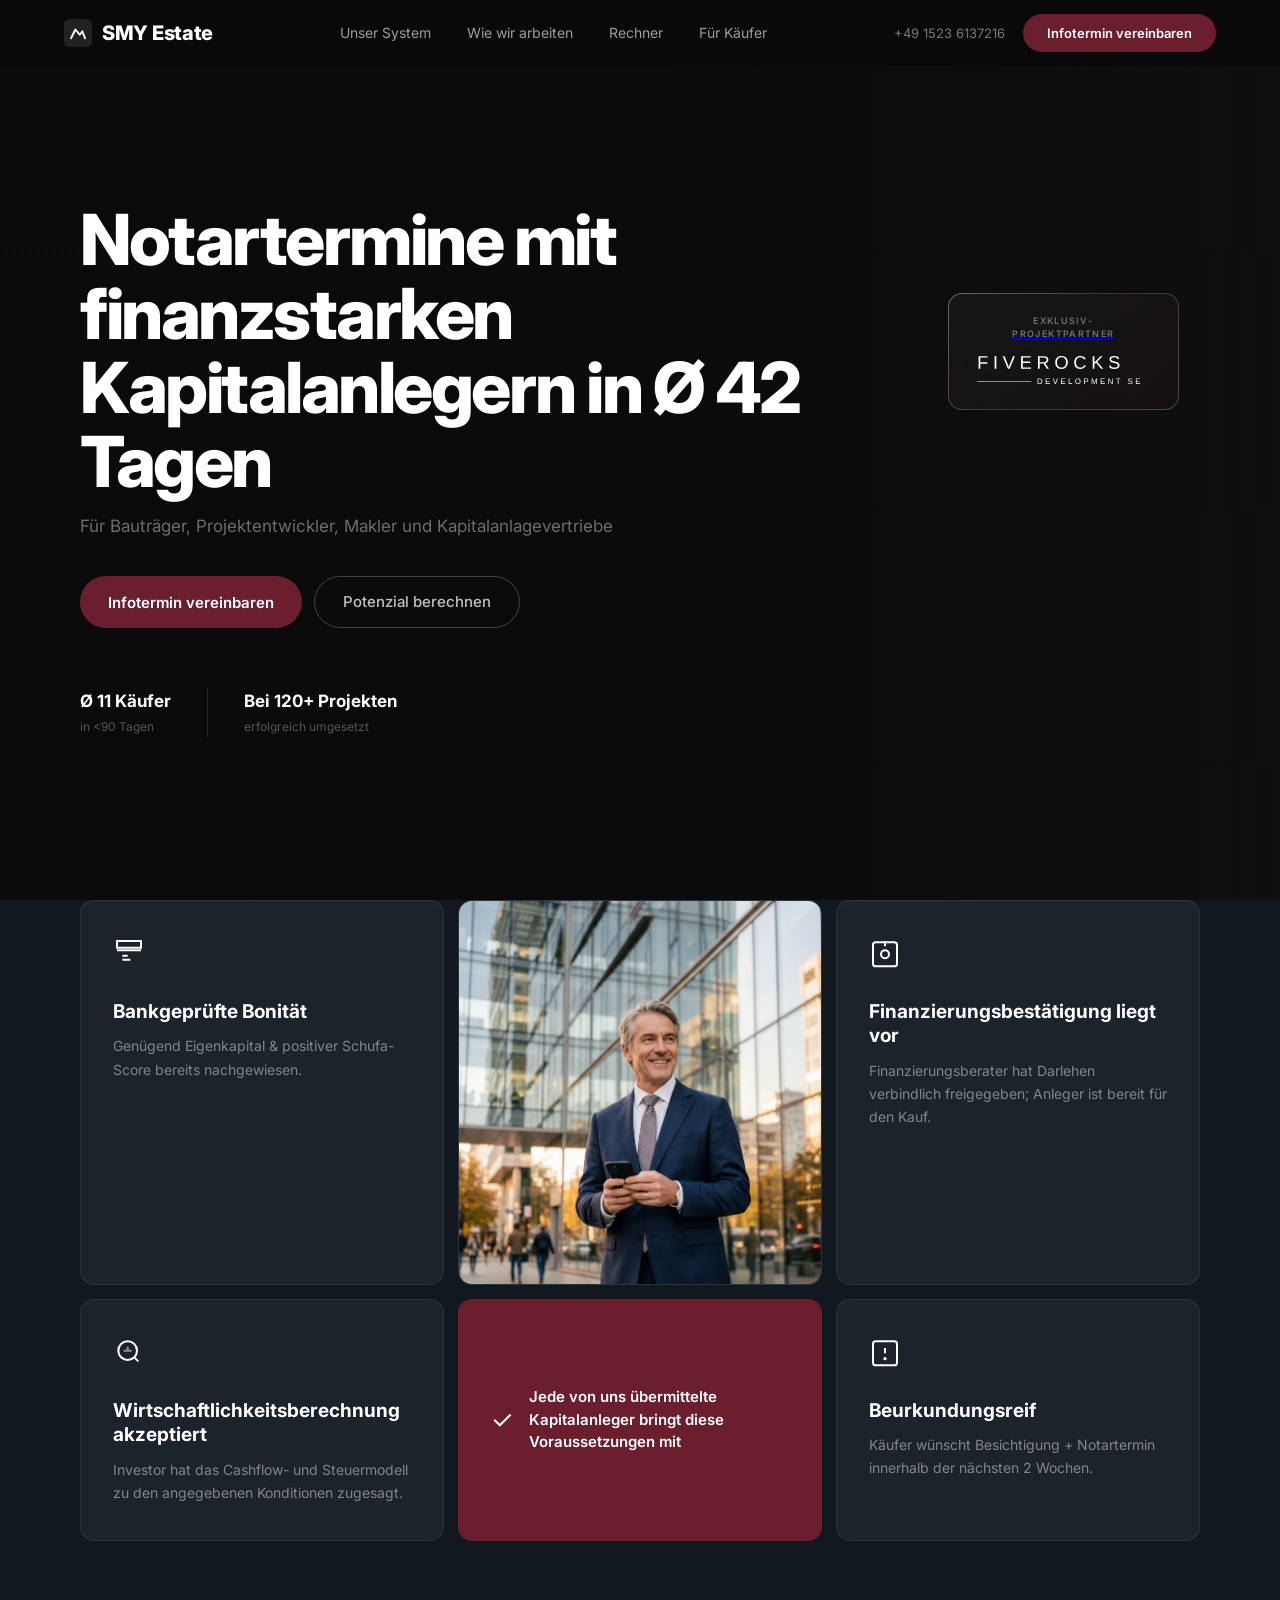
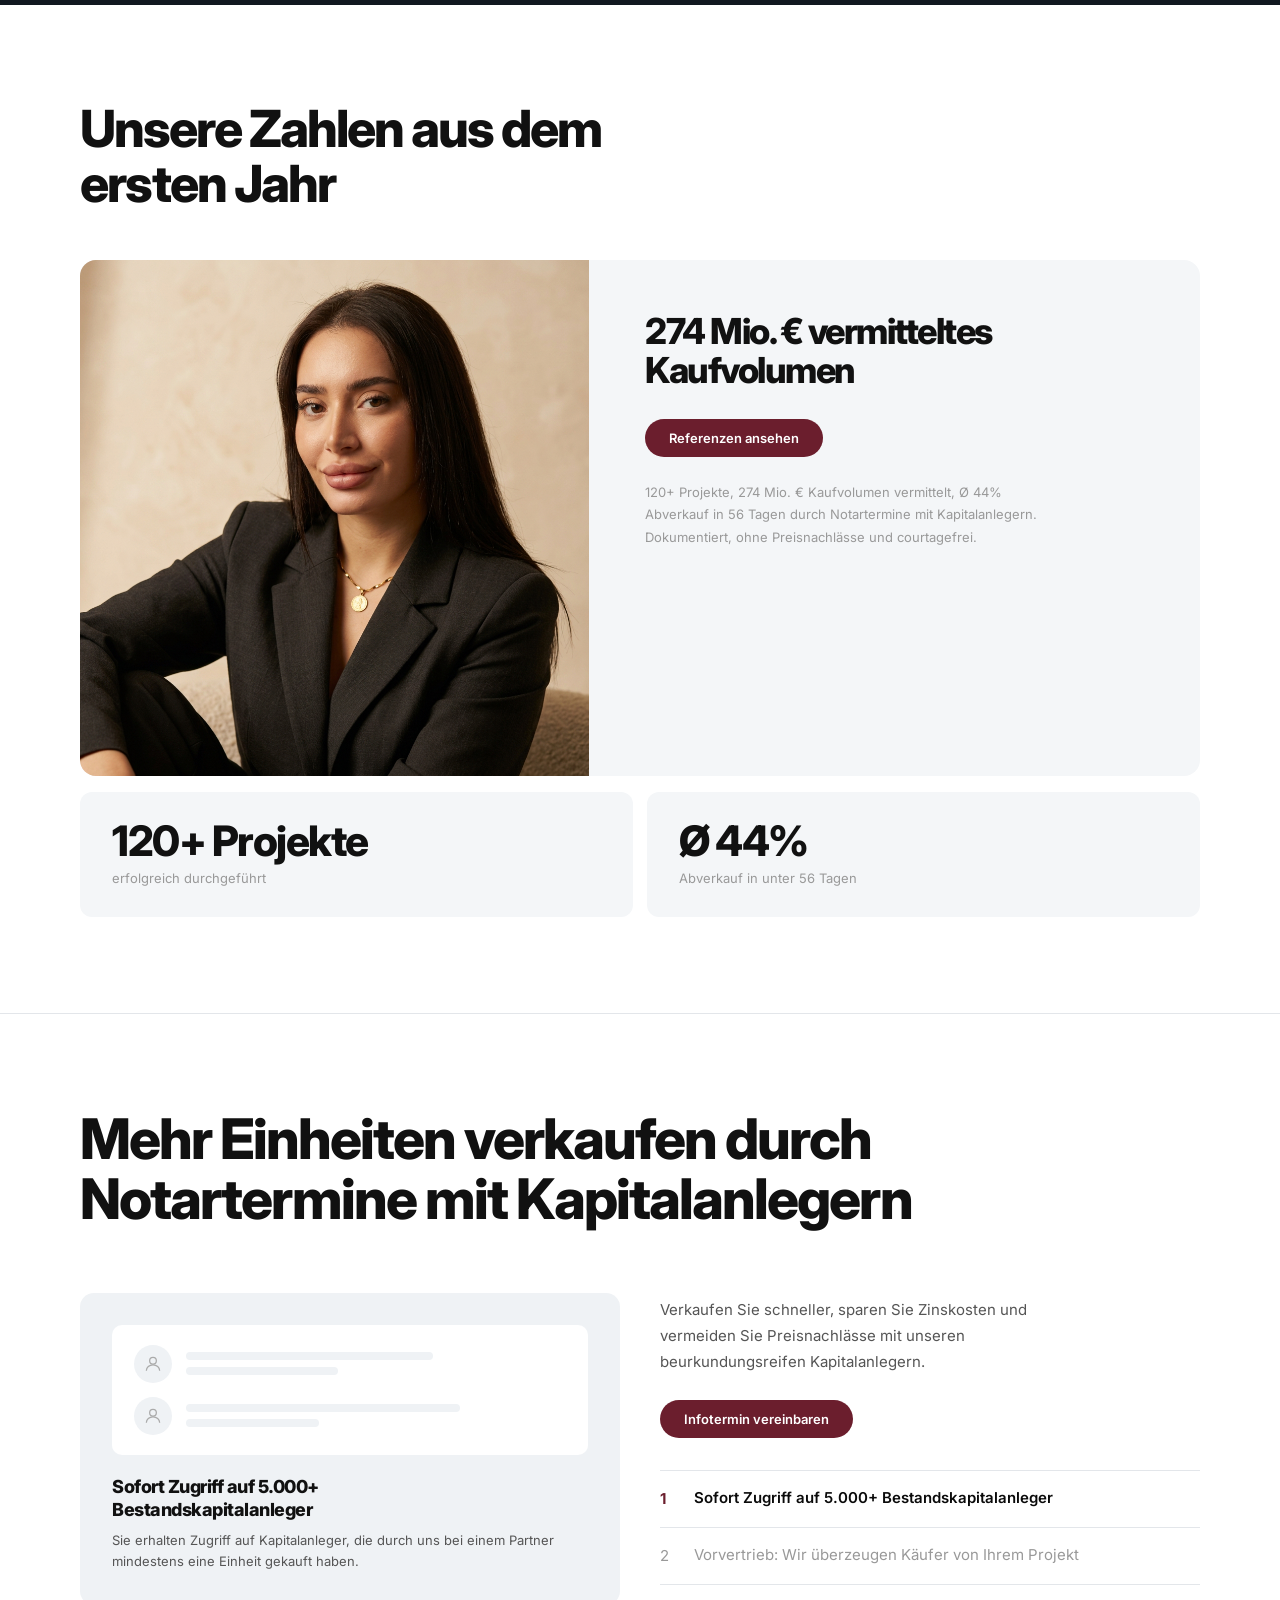
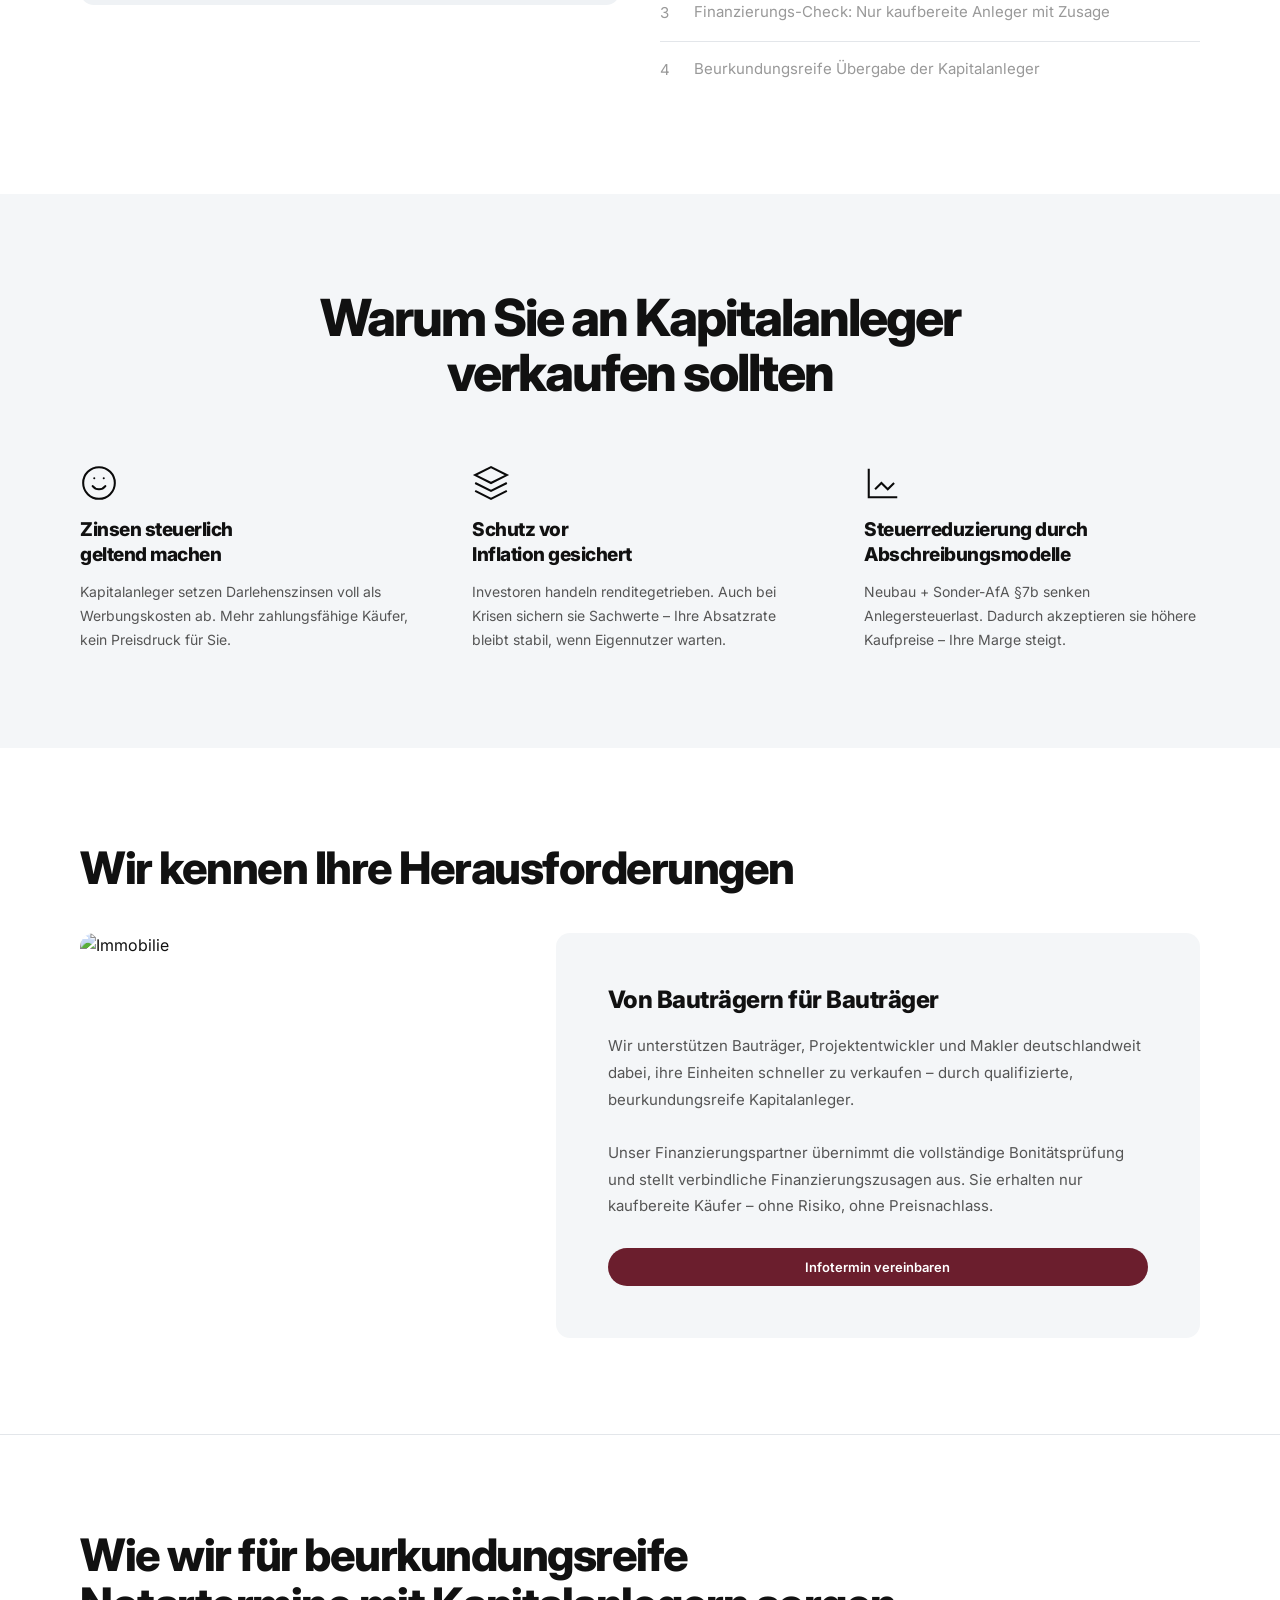
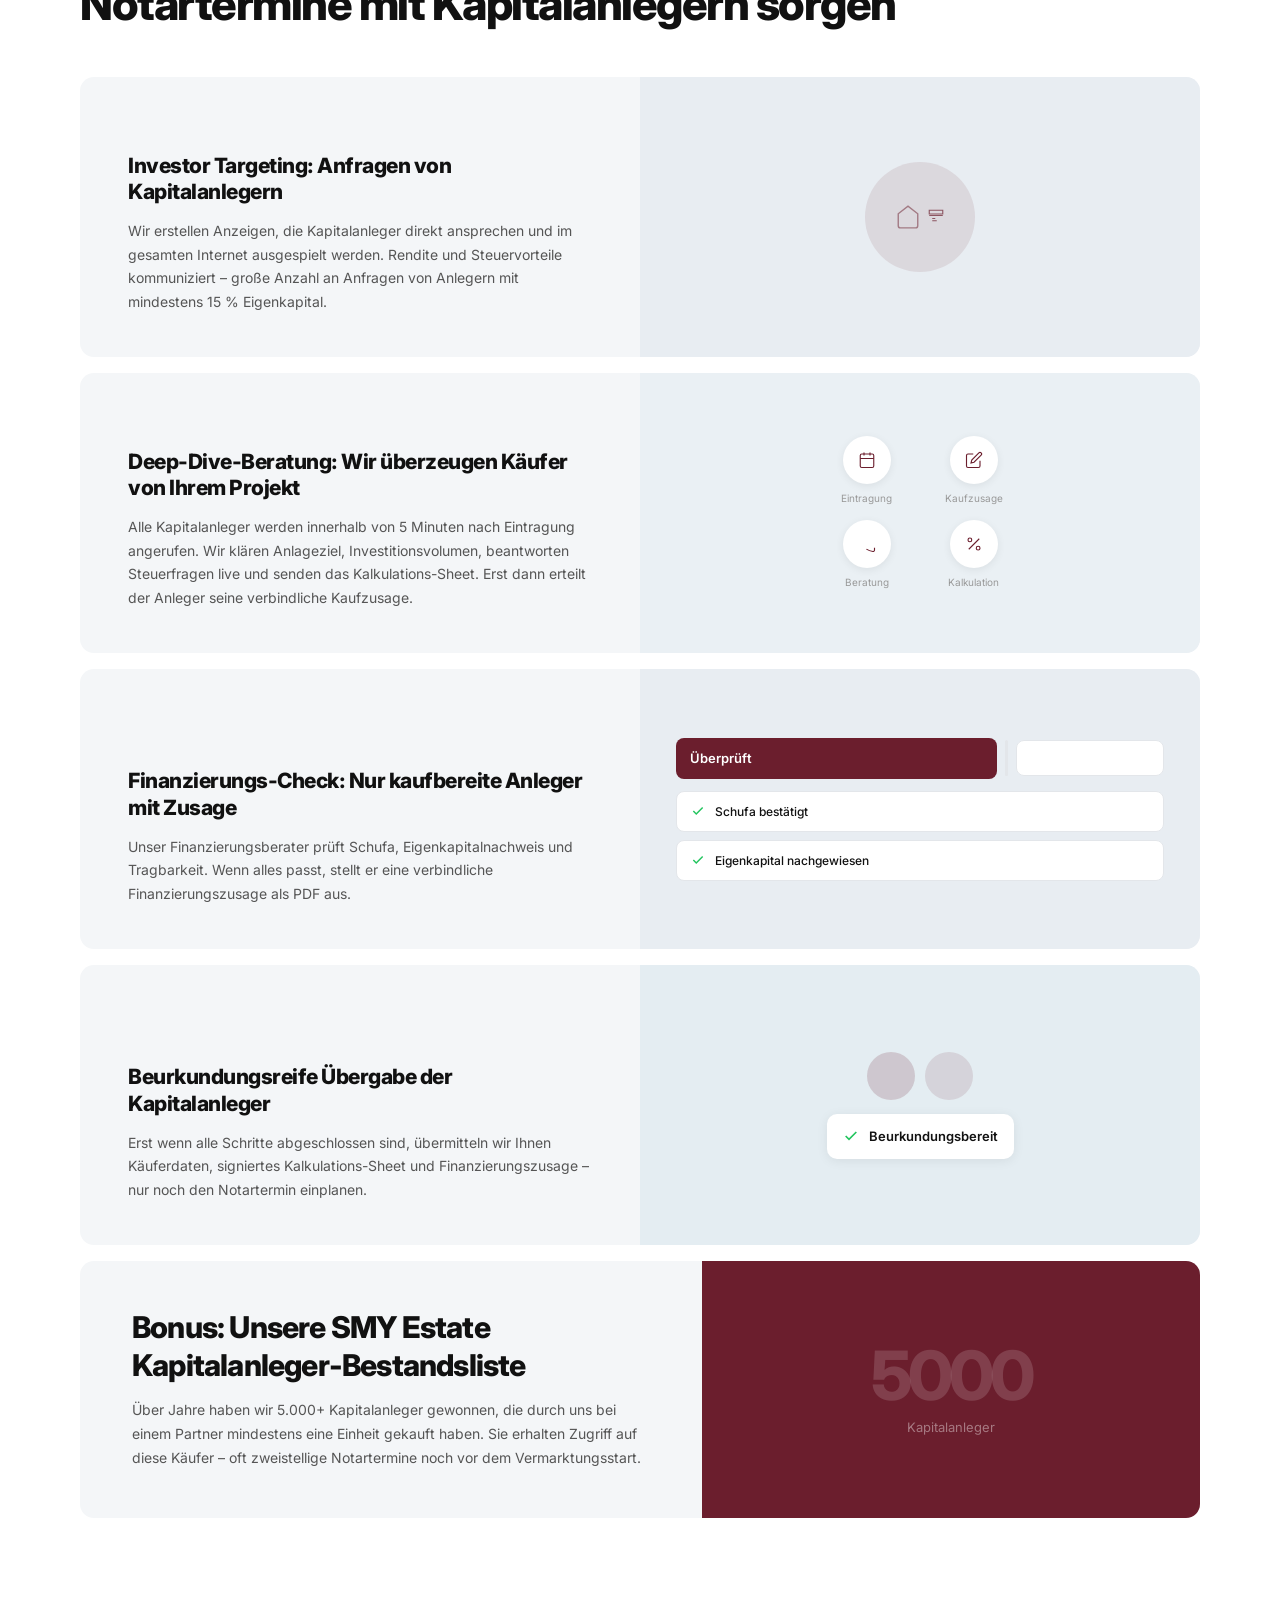
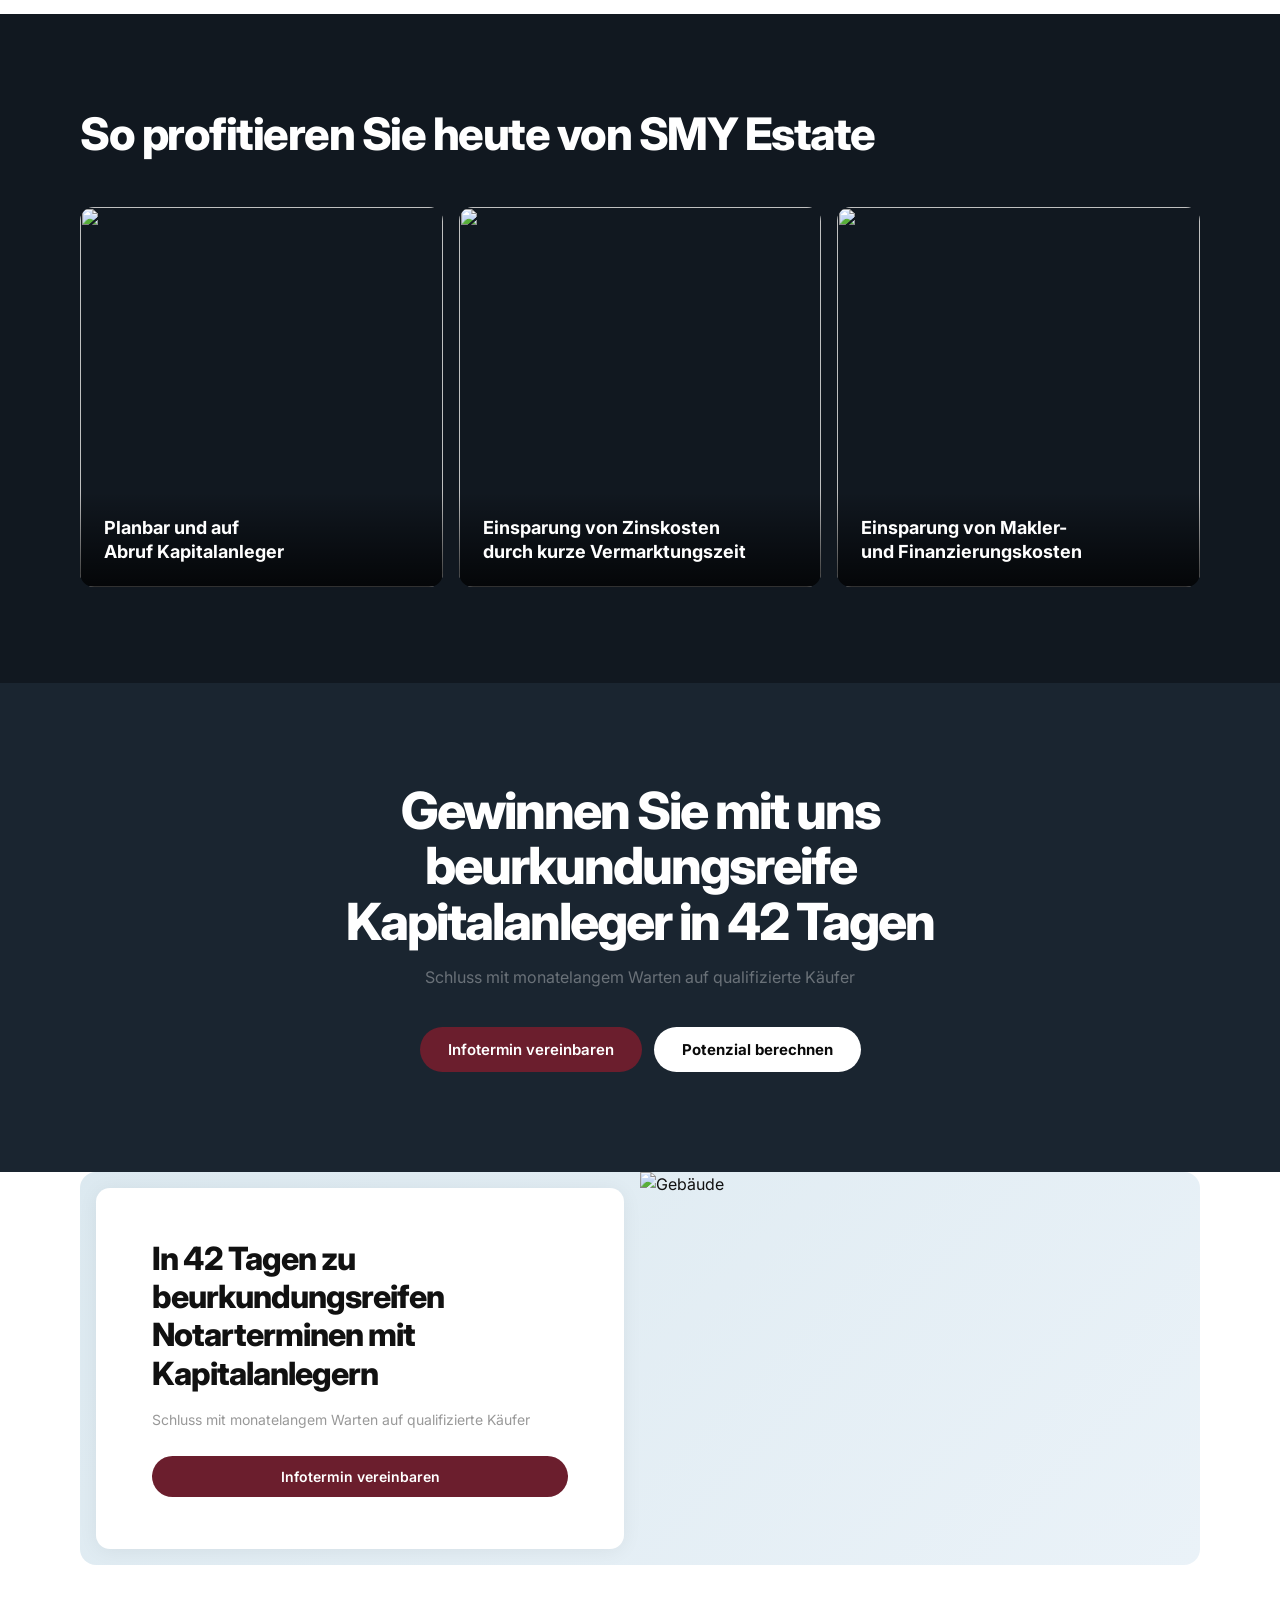
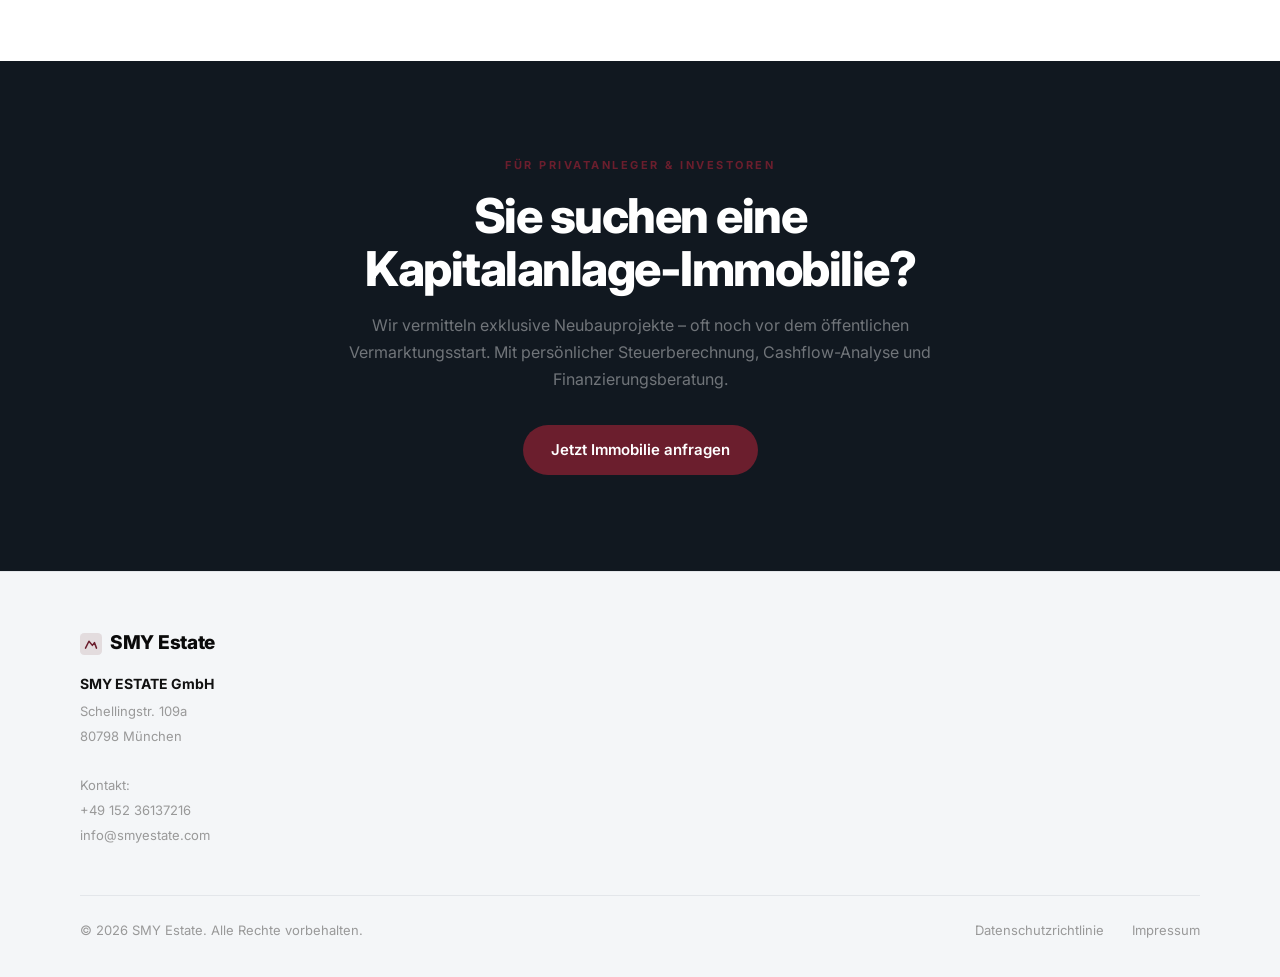
==== commit 4af61102: "Käufer Funnel + Nav Update" ====
--- a/index.html
+++ b/index.html
@@ -317,6 +317,16 @@
       </div>
     </section>
 
+    <!-- 11. FÜR KÄUFER TEASER -->
+    <section class="kaeufer-teaser">
+      <div class="kaeufer-teaser-inner">
+        <div class="kaeufer-teaser-label">Für Privatanleger &amp; Investoren</div>
+        <h2>Sie suchen eine Kapitalanlage-Immobilie?</h2>
+        <p>Wir vermitteln exklusive Neubauprojekte – oft noch vor dem öffentlichen Vermarktungsstart. Mit persönlicher Steuerberechnung, Cashflow-Analyse und Finanzierungsberatung.</p>
+        <a href="kaeufer.html" class="btn-accent lg">Jetzt Immobilie anfragen</a>
+      </div>
+    </section>
+
   </main>
 
   <div id="footer-placeholder"></div>
--- a/style.css
+++ b/style.css
@@ -377,4 +377,44 @@
      .modal h3 { font-size: 20px; }
    }
    
-   @media (max-width: 400px) { .zahlen-stats { grid-template-columns: 1fr; } }+   @media (max-width: 400px) { .zahlen-stats { grid-template-columns: 1fr; } }
+
+
+/* ══════════════════════════════════════
+   11. KÄUFER TEASER (index.html)
+══════════════════════════════════════ */
+.kaeufer-teaser {
+  background: var(--dark);
+  padding: 96px var(--px);
+  text-align: center;
+}
+.kaeufer-teaser-inner {
+  max-width: 640px;
+  margin: 0 auto;
+}
+.kaeufer-teaser-label {
+  font-size: 11px;
+  font-weight: 700;
+  letter-spacing: 2.5px;
+  text-transform: uppercase;
+  color: var(--accent);
+  margin-bottom: 16px;
+  display: block;
+}
+.kaeufer-teaser h2 {
+  font-size: clamp(26px, 4vw, 48px);
+  font-weight: 800;
+  letter-spacing: -1.5px;
+  color: #fff;
+  line-height: 1.1;
+  margin-bottom: 16px;
+}
+.kaeufer-teaser p {
+  font-size: 16px;
+  color: rgba(255,255,255,.4);
+  line-height: 1.7;
+  margin-bottom: 32px;
+}
+@media (max-width: 768px) {
+  .kaeufer-teaser { padding: 60px var(--px); }
+}
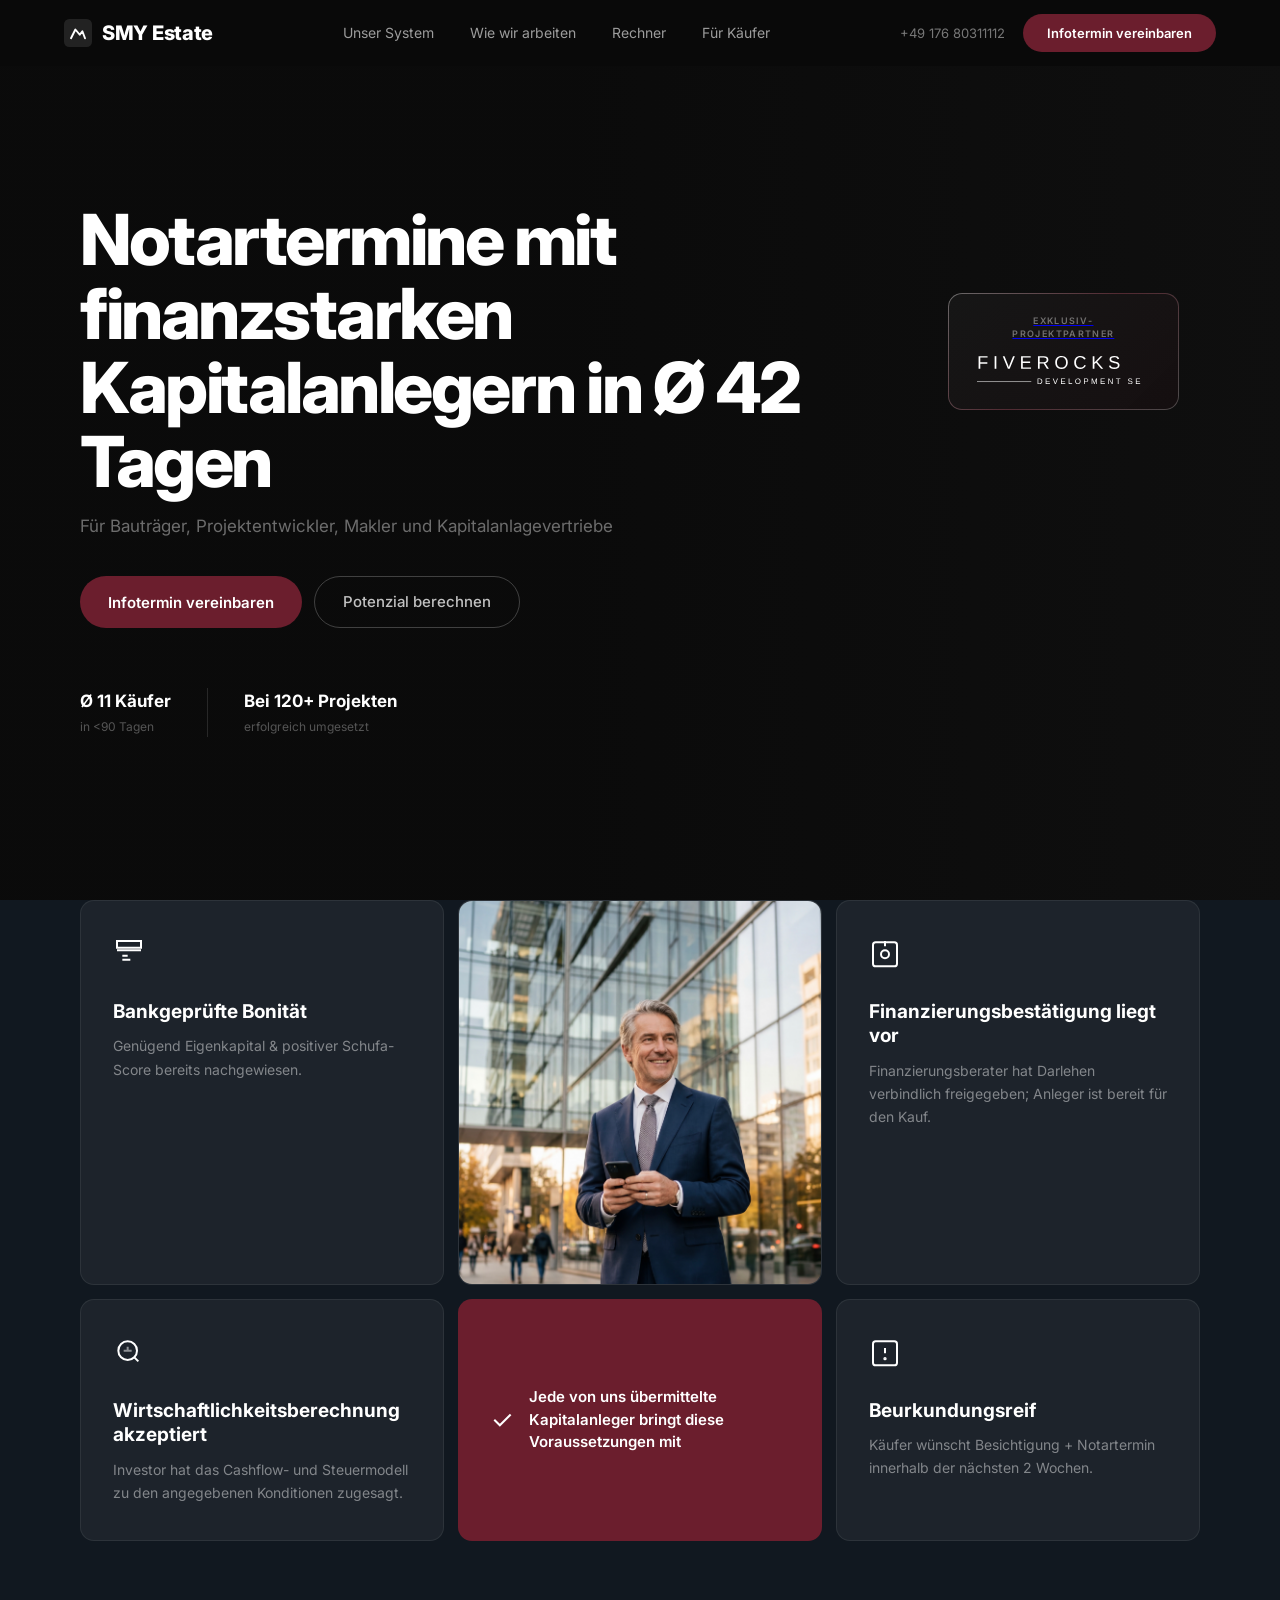
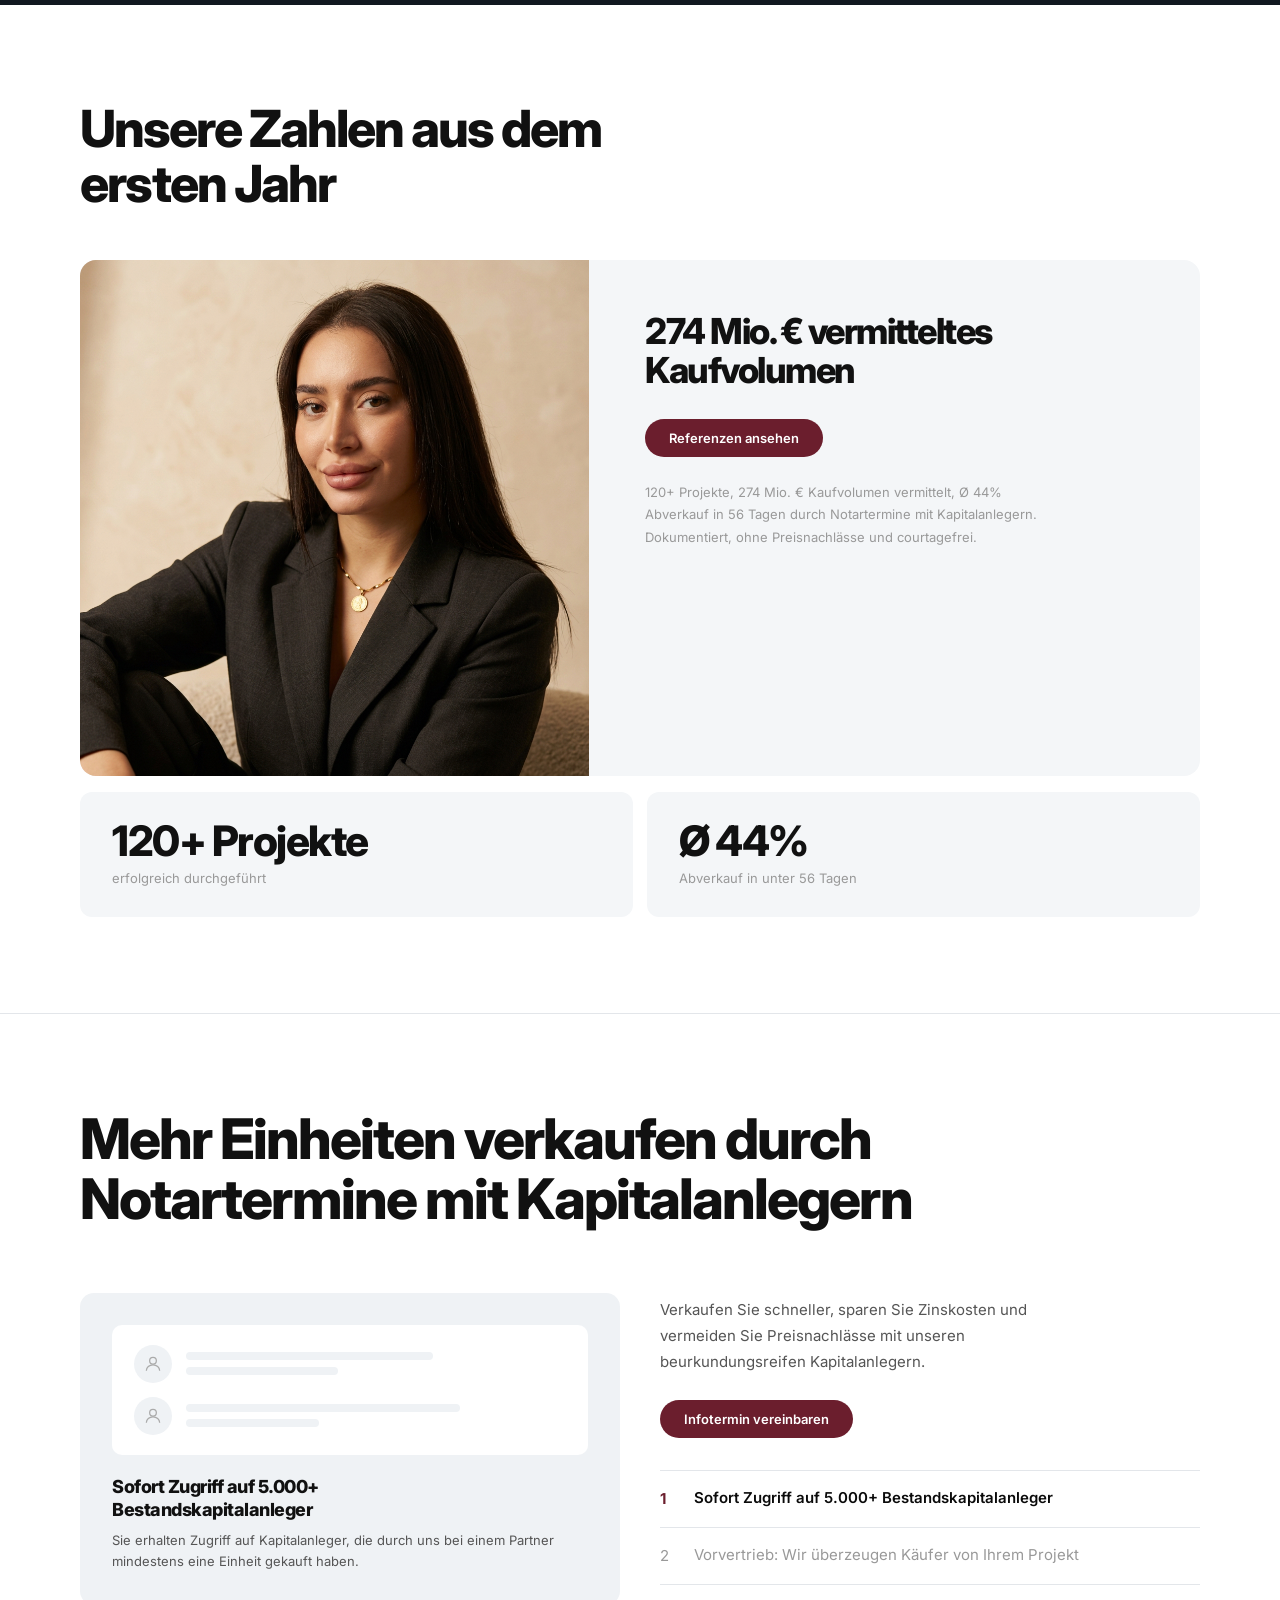
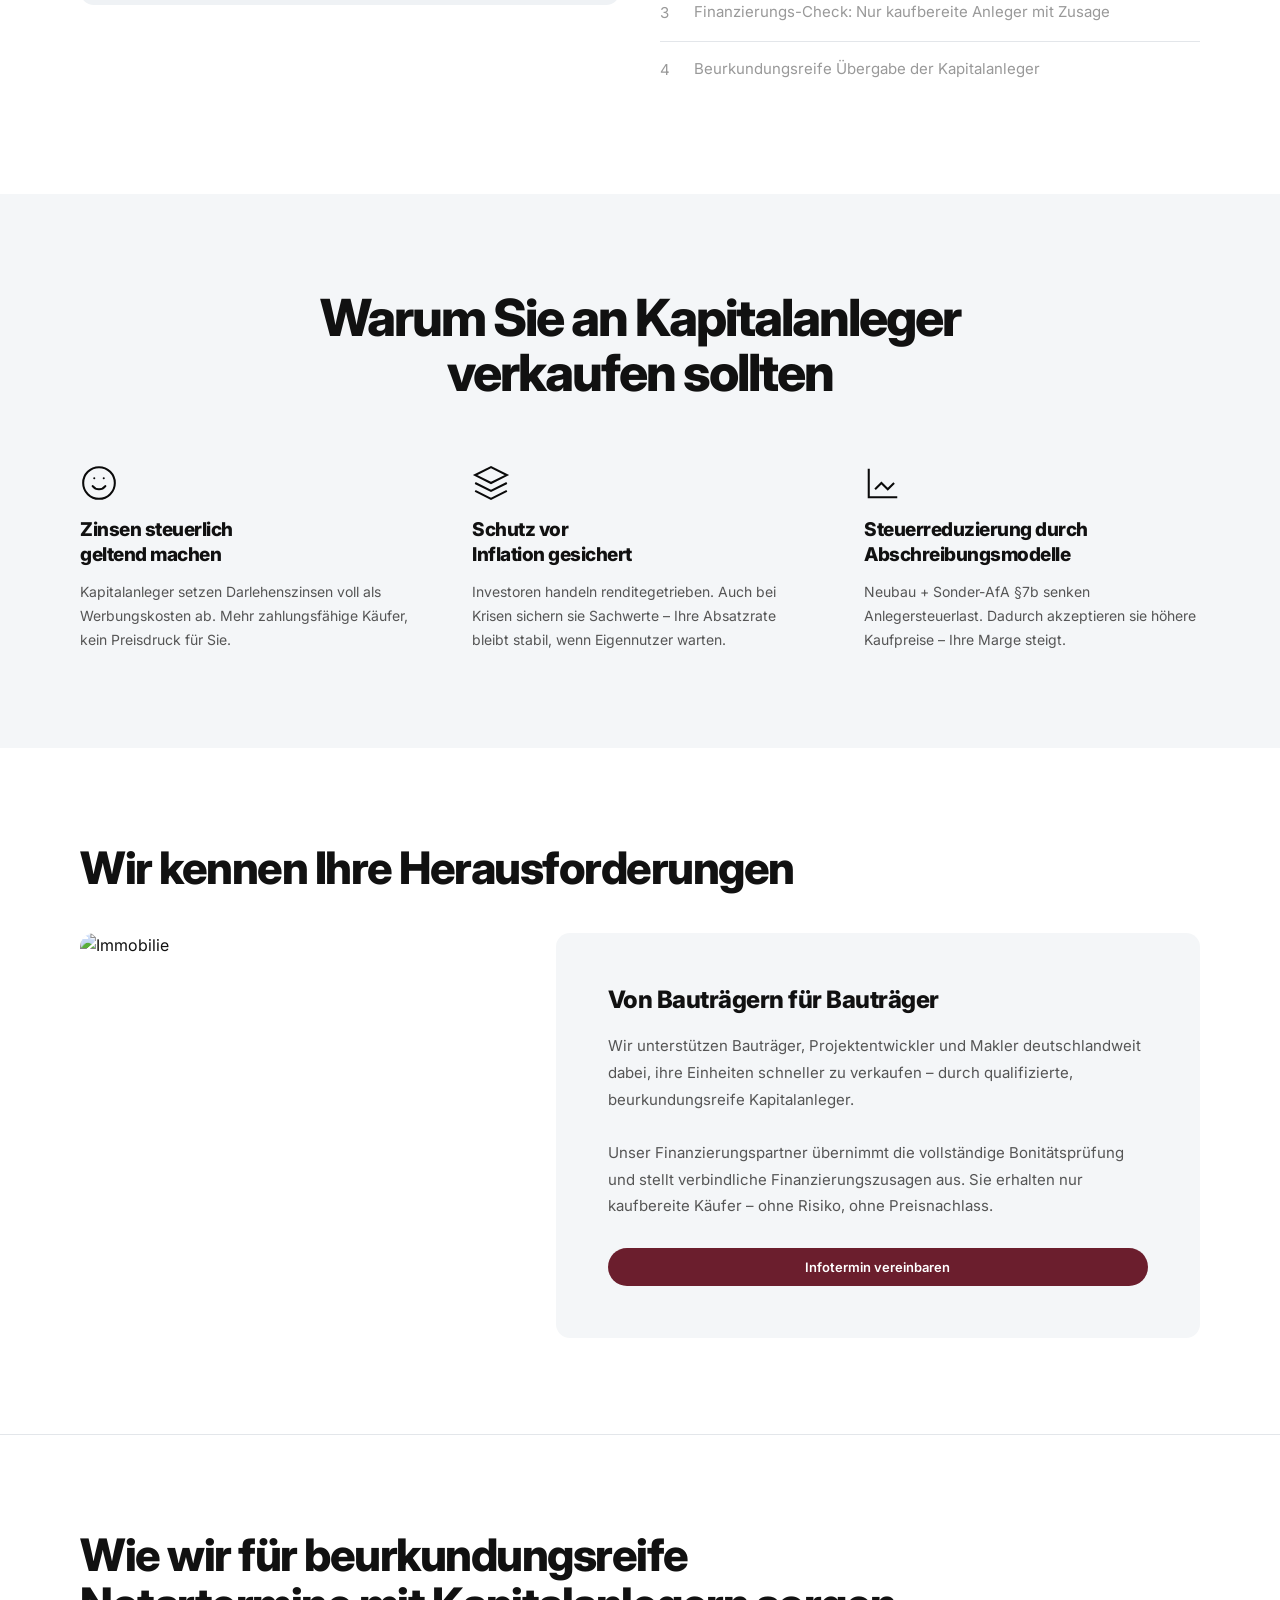
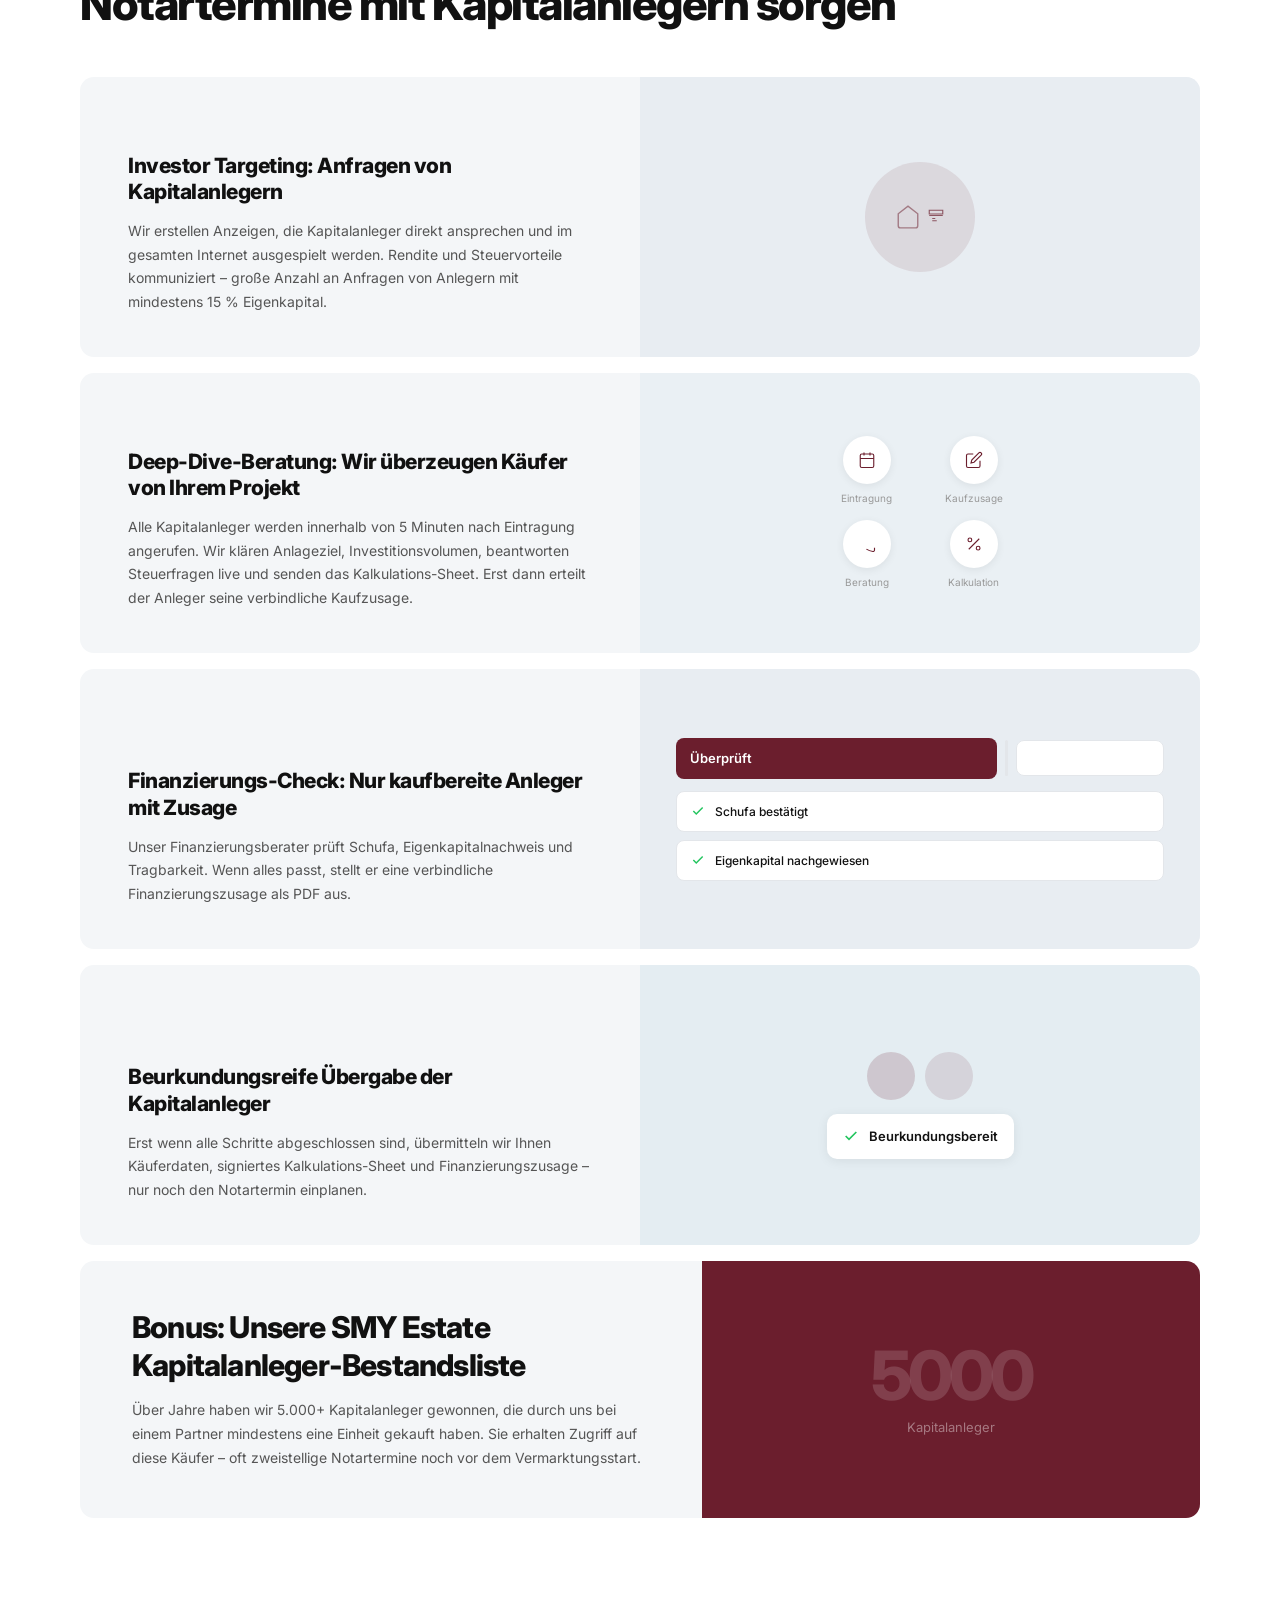
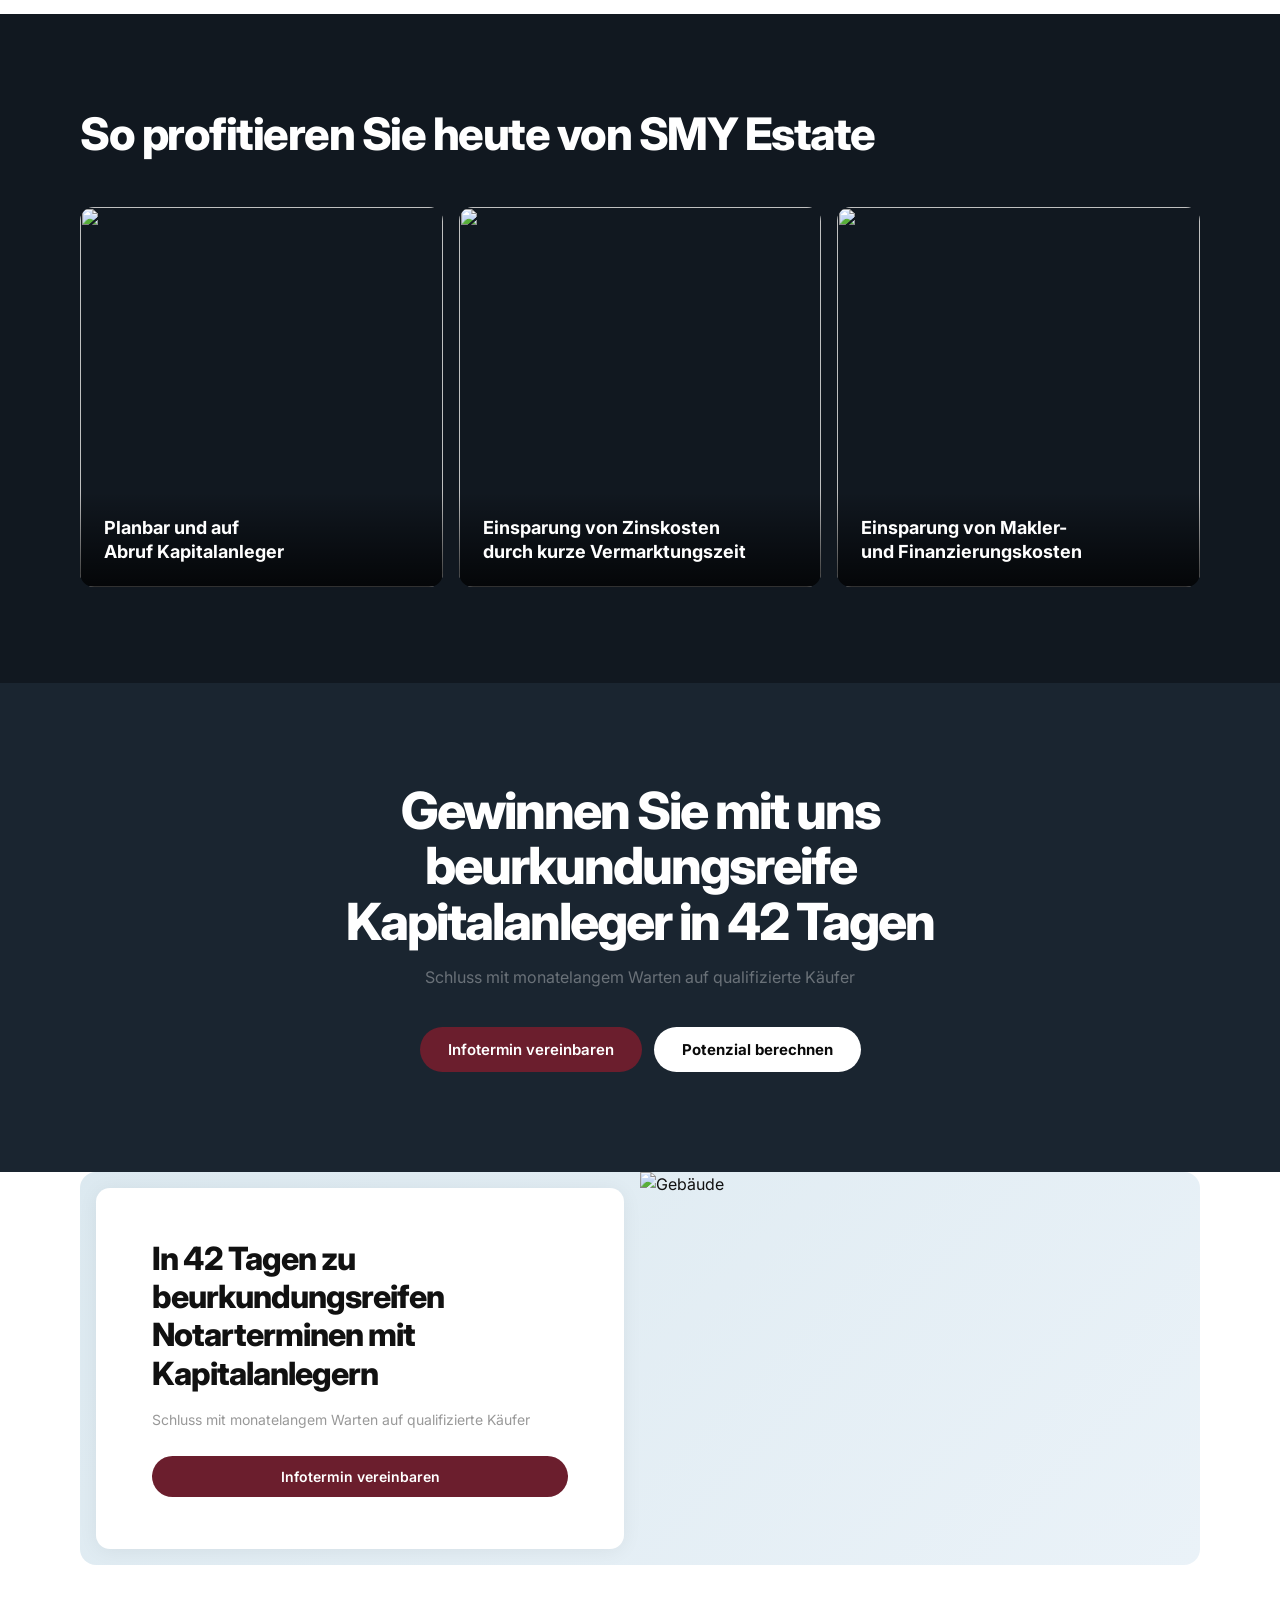
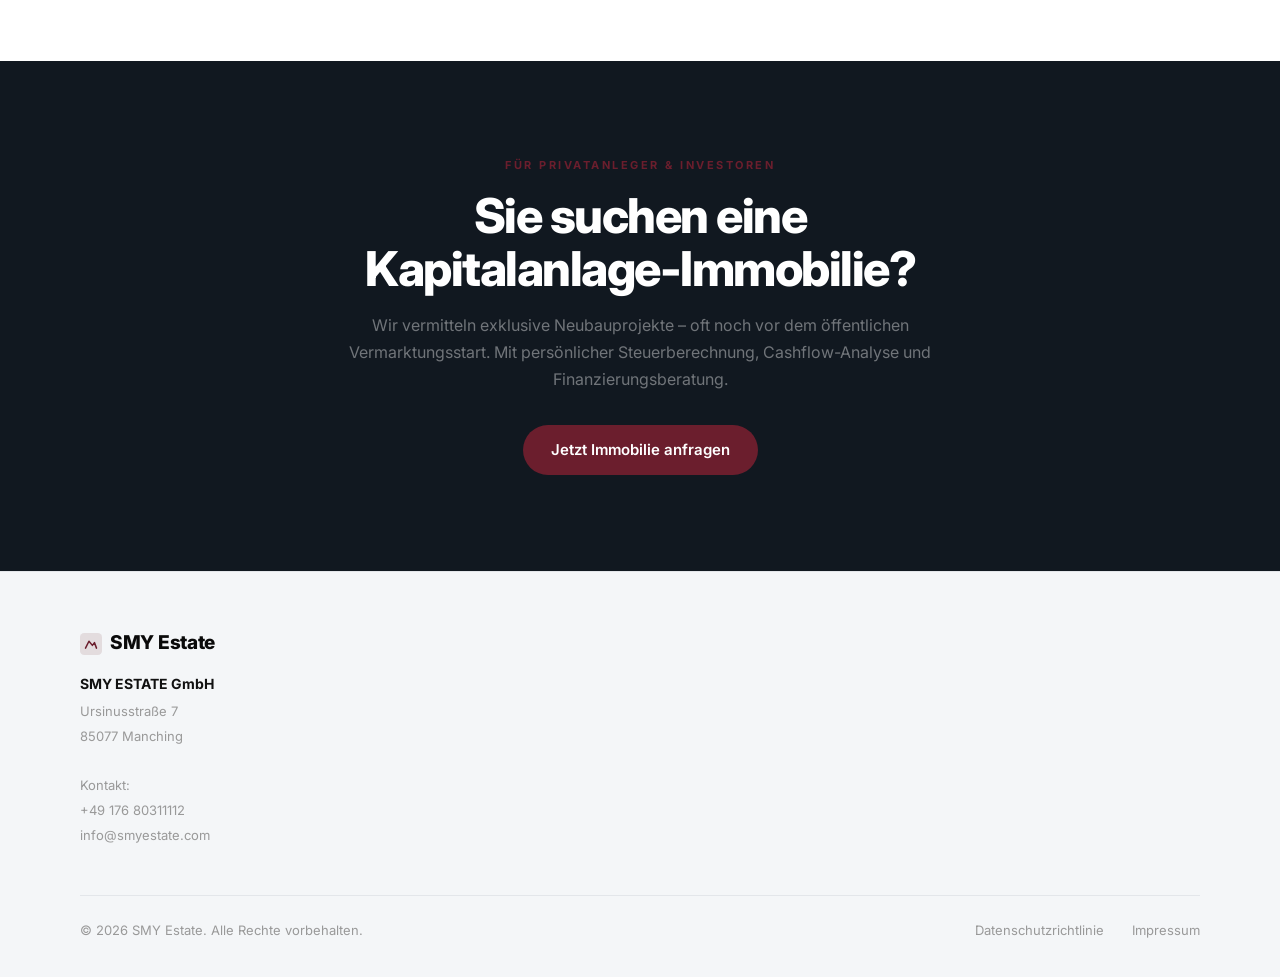
==== commit 2a794ca2: "refactor: Saubere URLs ohne .html-Endung in allen internen Links" ====
--- a/index.html
+++ b/index.html
@@ -323,7 +323,7 @@
         <div class="kaeufer-teaser-label">Für Privatanleger &amp; Investoren</div>
         <h2>Sie suchen eine Kapitalanlage-Immobilie?</h2>
         <p>Wir vermitteln exklusive Neubauprojekte – oft noch vor dem öffentlichen Vermarktungsstart. Mit persönlicher Steuerberechnung, Cashflow-Analyse und Finanzierungsberatung.</p>
-        <a href="kaeufer.html" class="btn-accent lg">Jetzt Immobilie anfragen</a>
+        <a href="kaeufer" class="btn-accent lg">Jetzt Immobilie anfragen</a>
       </div>
     </section>
 
